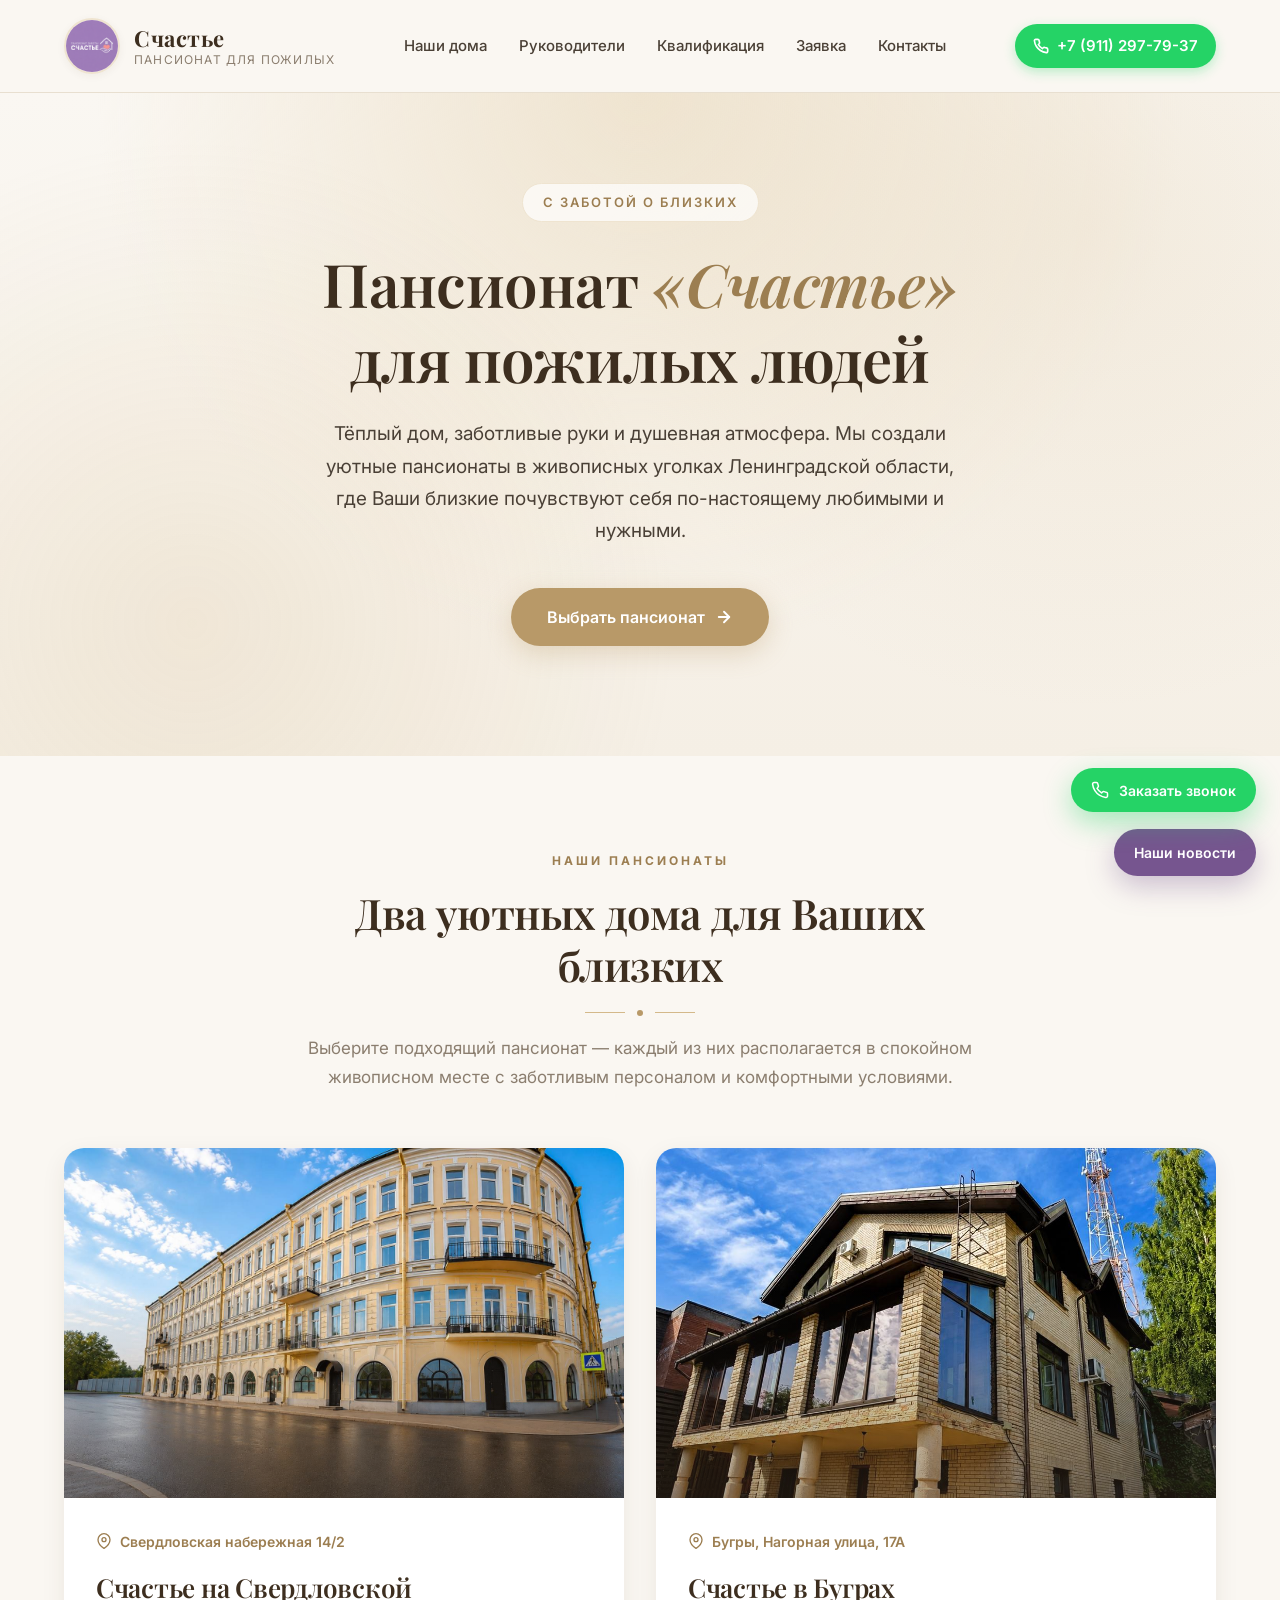
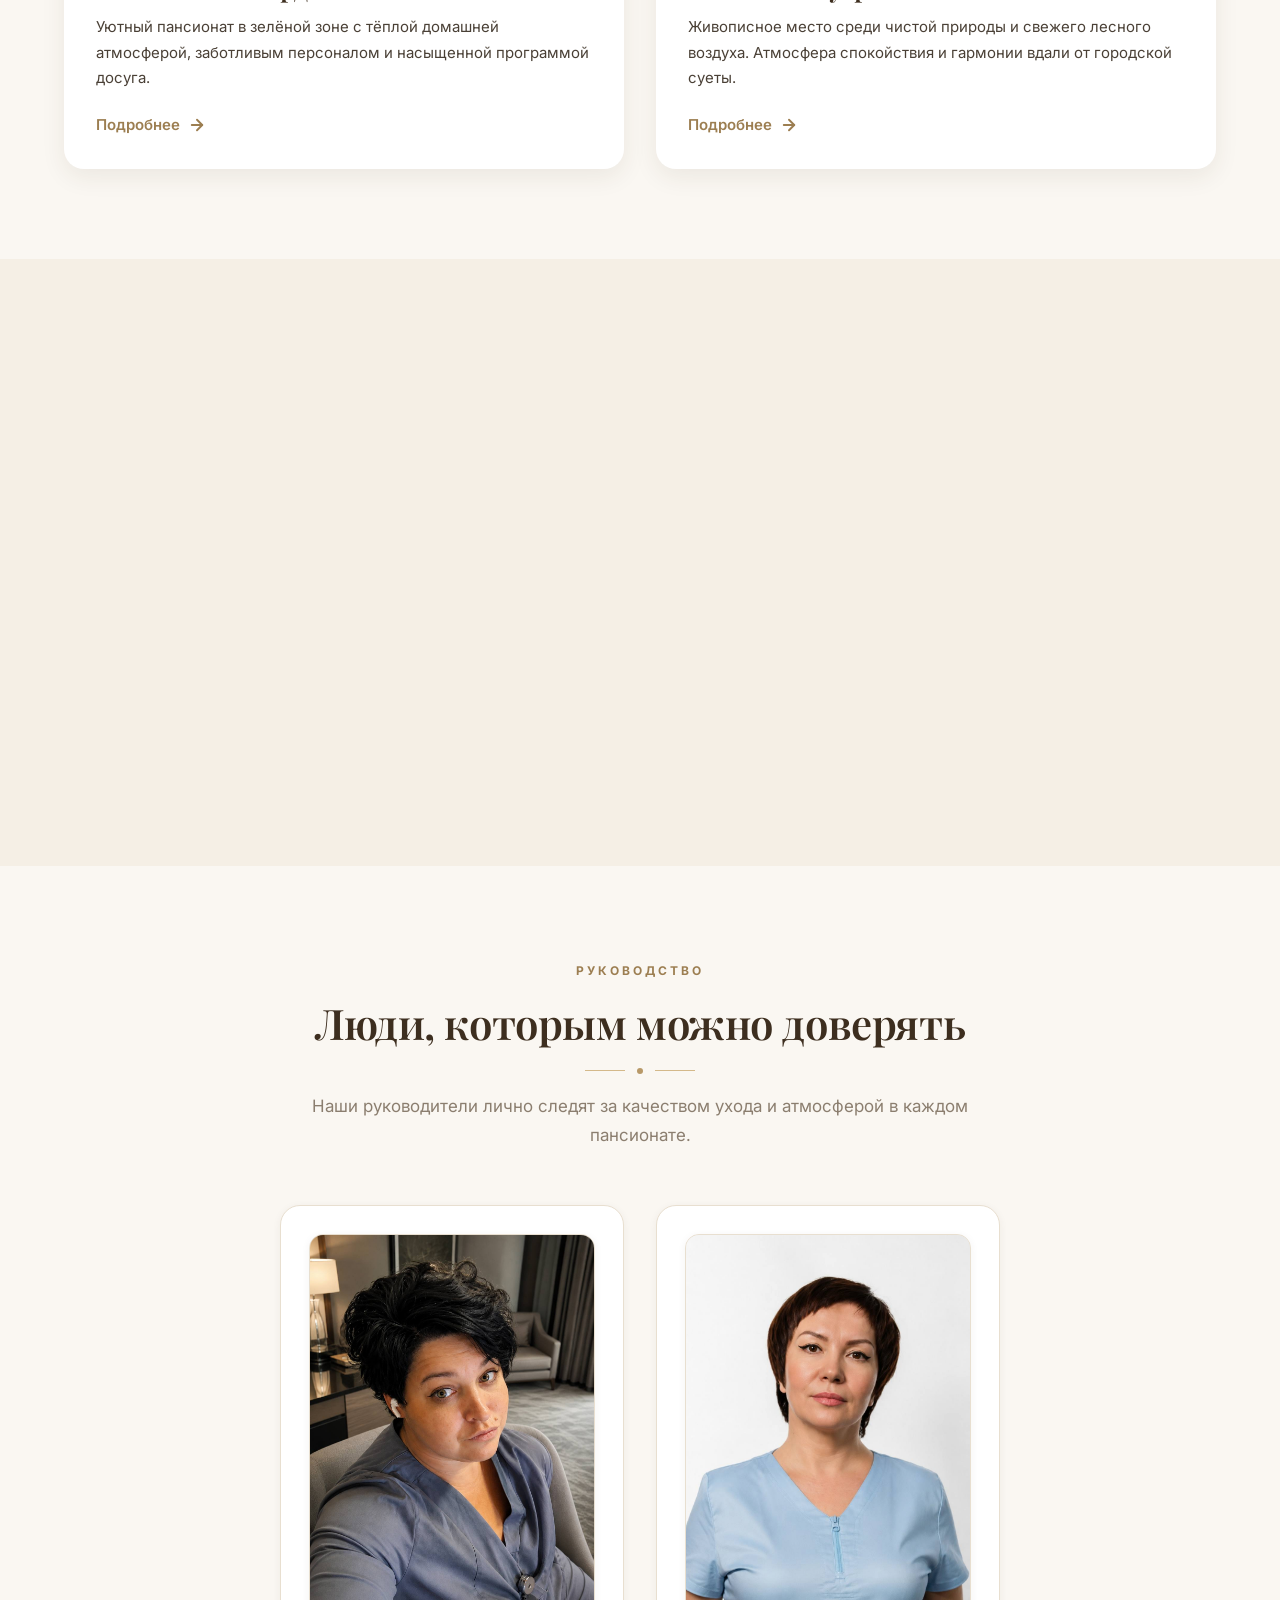
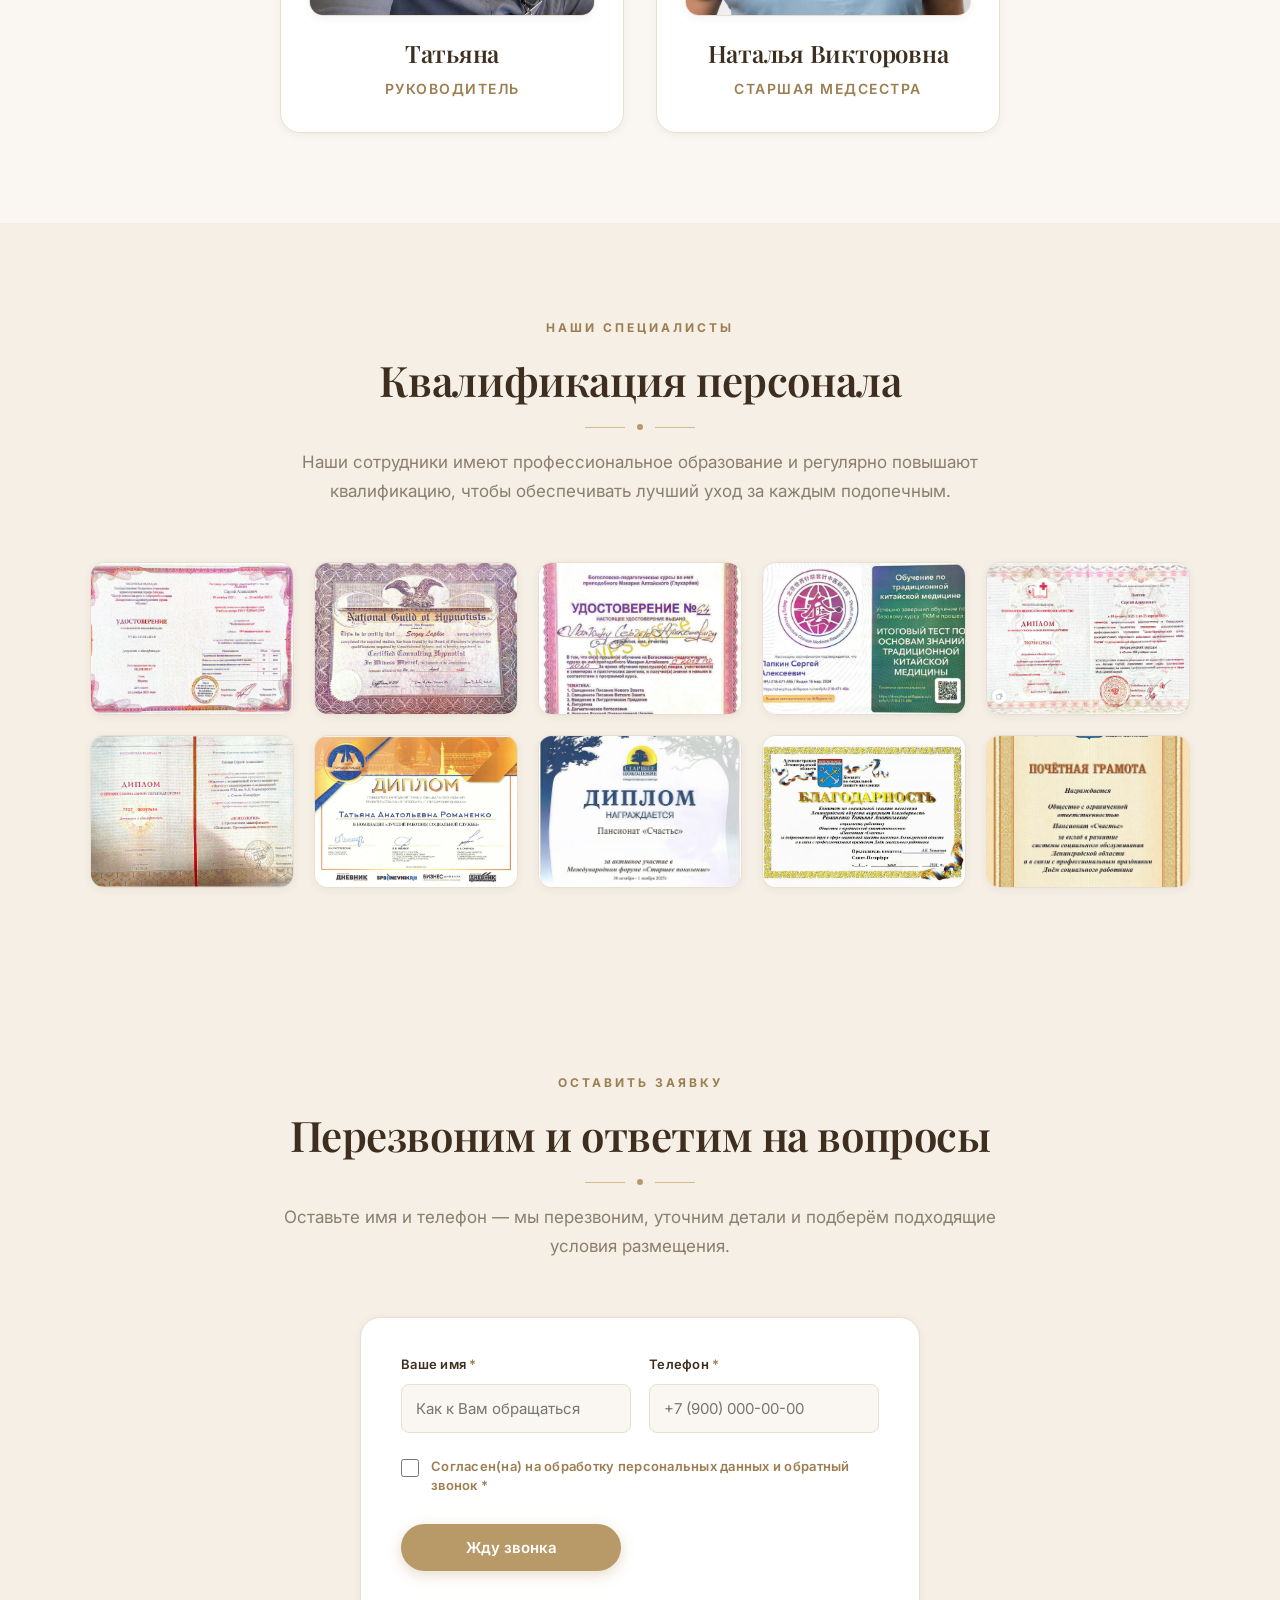
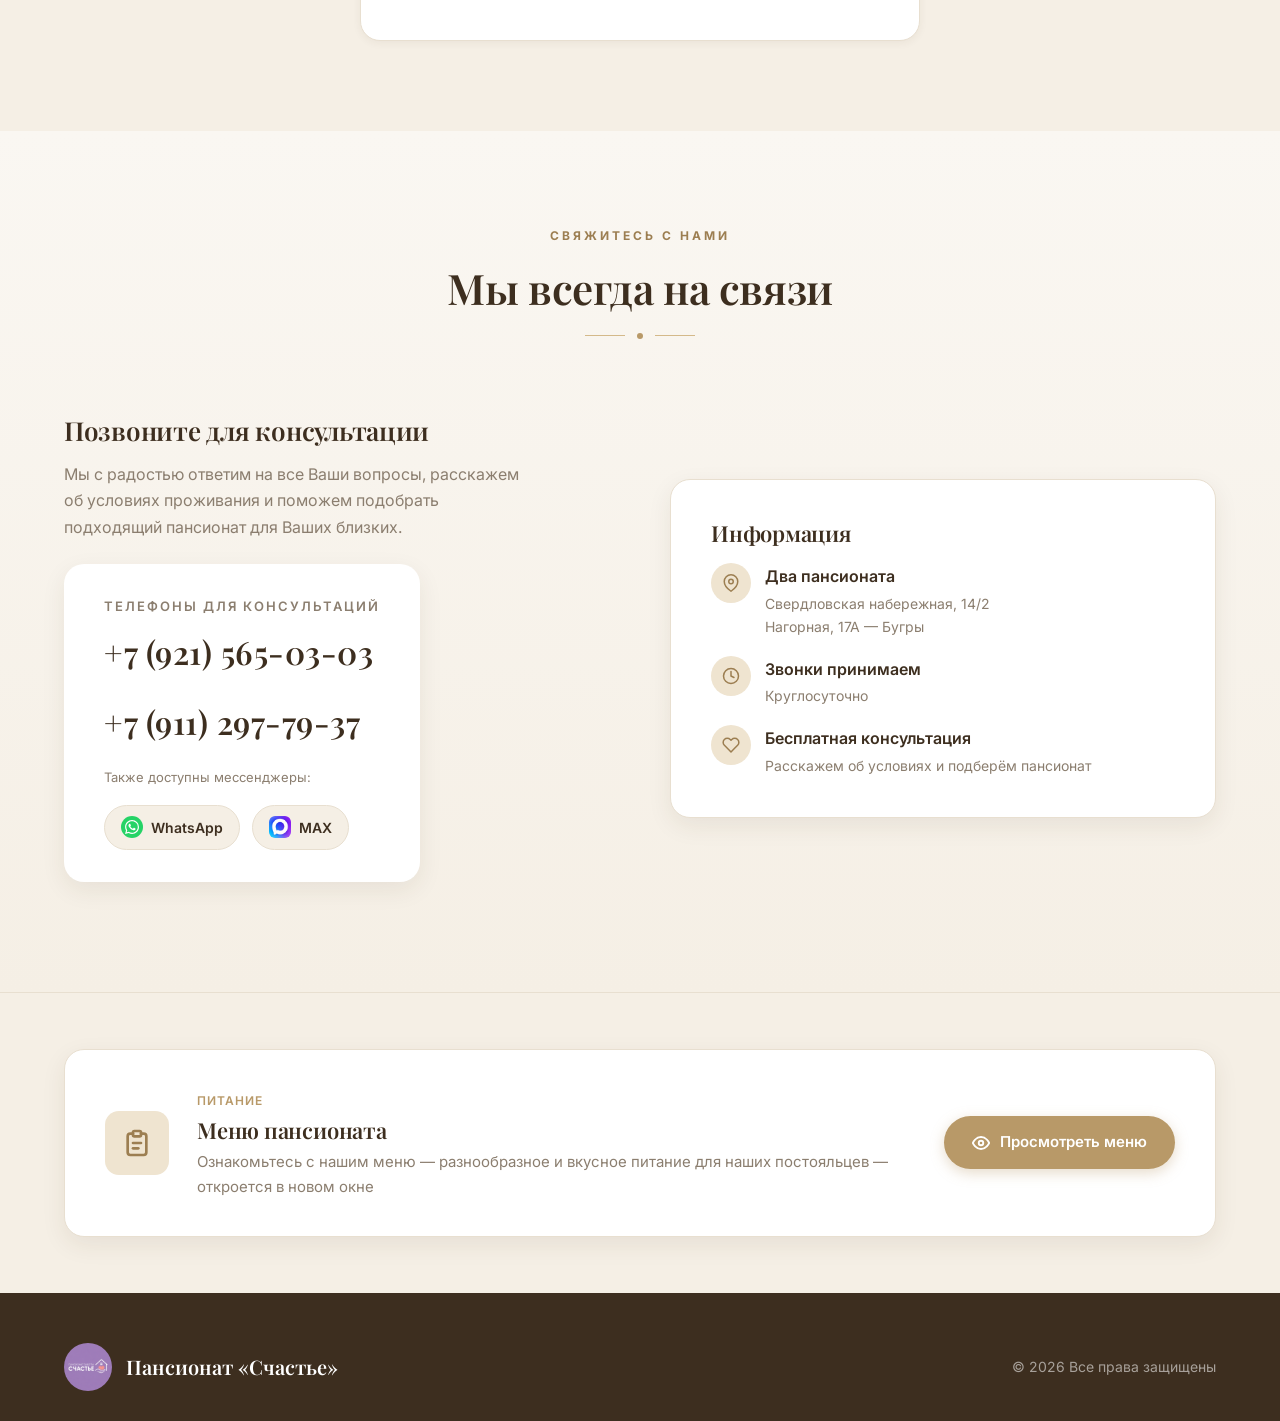
==== index.html @ 07a0e645 "Make call buttons green and rename the floating CTA." ====
<!DOCTYPE html>
<html lang="ru">
<head>
    <meta charset="UTF-8">
    <meta name="viewport" content="width=device-width, initial-scale=1.0">

    <!-- Yandex.Metrika counter -->
    <script type="text/javascript">
        (function(m,e,t,r,i,k,a){
            m[i]=m[i]||function(){(m[i].a=m[i].a||[]).push(arguments)};
            m[i].l=1*new Date();
            for (var j = 0; j < document.scripts.length; j++) {if (document.scripts[j].src === r) { return; }}
            k=e.createElement(t),a=e.getElementsByTagName(t)[0],k.async=1,k.src=r,a.parentNode.insertBefore(k,a)
        })(window, document,'script','https://mc.yandex.ru/metrika/tag.js?id=110149316', 'ym');

        ym(110149316, 'init', {ssr:true, webvisor:true, clickmap:true, ecommerce:"dataLayer", referrer: document.referrer, url: location.href, accurateTrackBounce:true, trackLinks:true});
    </script>
    <noscript><div><img src="https://mc.yandex.ru/watch/110149316" style="position:absolute; left:-9999px;" alt="" /></div></noscript>
    <!-- /Yandex.Metrika counter -->

    <title>Пансионат «Счастье» — забота о пожилых людях в Ленинградской области</title>
    <meta name="description" content="Пансионат «Счастье» — уютные дома для пожилых людей в живописных местах Ленинградской области. Круглосуточный уход, домашняя атмосфера, заботливый персонал.">

    <link rel="icon" type="image/png" href="assets/img/favicon.png?v=2">

    <link rel="preconnect" href="https://fonts.googleapis.com">
    <link rel="preconnect" href="https://fonts.gstatic.com" crossorigin>
    <link href="https://fonts.googleapis.com/css2?family=Inter:wght@400;500;600;700&family=Playfair+Display:ital,wght@0,500;0,600;0,700;1,500;1,600&display=swap" rel="stylesheet">

    <link rel="stylesheet" href="assets/css/style.css?v=13">
</head>
<body>

    <!-- HEADER -->
    <header class="header">
        <div class="header-inner">
            <a href="index.html" class="brand">
                <img src="assets/img/logo.png" alt="Пансионат Счастье" class="brand-logo">
                <div class="brand-text">
                    <span class="brand-name">Счастье</span>
                    <span class="brand-tagline">Пансионат для пожилых</span>
                </div>
            </a>

            <nav class="nav" id="nav">
                <a href="#locations">Наши дома</a>
                <a href="#leaders">Руководители</a>
                <a href="#qualification">Квалификация</a>
                <a href="#application">Заявка</a>
                <a href="#contacts">Контакты</a>
            </nav>

            <a href="tel:+79112977937" class="header-phone">
                <svg viewBox="0 0 24 24" fill="none" stroke="currentColor" stroke-width="2.5" stroke-linecap="round" stroke-linejoin="round">
                    <path d="M22 16.92v3a2 2 0 0 1-2.18 2 19.79 19.79 0 0 1-8.63-3.07 19.5 19.5 0 0 1-6-6 19.79 19.79 0 0 1-3.07-8.67A2 2 0 0 1 4.11 2h3a2 2 0 0 1 2 1.72 12.84 12.84 0 0 0 .7 2.81 2 2 0 0 1-.45 2.11L8.09 9.91a16 16 0 0 0 6 6l1.27-1.27a2 2 0 0 1 2.11-.45 12.84 12.84 0 0 0 2.81.7A2 2 0 0 1 22 16.92z"/>
                </svg>
                <span>+7 (911) 297-79-37</span>
            </a>

            <button class="mobile-toggle" id="mobileToggle" aria-label="Меню">
                <svg width="26" height="26" viewBox="0 0 24 24" fill="none" stroke="currentColor" stroke-width="2" stroke-linecap="round">
                    <line x1="3" y1="6" x2="21" y2="6"/>
                    <line x1="3" y1="12" x2="21" y2="12"/>
                    <line x1="3" y1="18" x2="21" y2="18"/>
                </svg>
            </button>
        </div>
    </header>

    <!-- HERO -->
    <section class="hero">
        <div class="hero-content">
            <span class="hero-eyebrow">С заботой о близких</span>
            <h1>Пансионат <span class="accent">«Счастье»</span><br>для пожилых людей</h1>
            <p class="hero-subtitle">
                Тёплый дом, заботливые руки и душевная атмосфера. Мы создали уютные пансионаты в живописных уголках Ленинградской области, где Ваши близкие почувствуют себя по-настоящему любимыми и нужными.
            </p>
            <a href="#locations" class="hero-cta">
                Выбрать пансионат
                <svg viewBox="0 0 24 24" fill="none" stroke="currentColor" stroke-width="2.5" stroke-linecap="round" stroke-linejoin="round" width="18" height="18">
                    <line x1="5" y1="12" x2="19" y2="12"/>
                    <polyline points="12 5 19 12 12 19"/>
                </svg>
            </a>
        </div>
    </section>

    <!-- LOCATIONS -->
    <section class="section" id="locations">
        <div class="container">
            <div class="section-header reveal">
                <span class="section-eyebrow">Наши пансионаты</span>
                <h2 class="section-title">Два уютных дома для Ваших близких</h2>
                <div class="divider"><span class="divider-dot"></span></div>
                <p class="section-subtitle">
                    Выберите подходящий пансионат — каждый из них располагается в спокойном живописном месте с заботливым персоналом и комфортными условиями.
                </p>
            </div>

            <div class="locations">
                <div class="location-card reveal">
                    <a href="sverdlovskaya.html" class="location-card-image">
                        <img src="assets/img/sverdlovskaya/sverdlovskaya-main.jpg" alt="Пансионат на Свердловской">
                    </a>
                    <div class="location-card-body">
                        <a class="location-card-address" href="https://yandex.ru/maps/org/schastye/165625647987?si=jnpdjh1b2urgavdk56daxmffhm" target="_blank" rel="noopener">
                            <svg viewBox="0 0 24 24" fill="none" stroke="currentColor" stroke-width="2" stroke-linecap="round" stroke-linejoin="round">
                                <path d="M21 10c0 7-9 13-9 13s-9-6-9-13a9 9 0 0 1 18 0z"/>
                                <circle cx="12" cy="10" r="3"/>
                            </svg>
                            Свердловская набережная 14/2
                        </a>
                        <a href="sverdlovskaya.html" class="location-card-link">
                            <h3 class="location-card-title">Счастье на Свердловской</h3>
                            <p class="location-card-desc">
                                Уютный пансионат в зелёной зоне с тёплой домашней атмосферой, заботливым персоналом и насыщенной программой досуга.
                            </p>
                            <span class="location-card-cta">
                                Подробнее
                                <svg viewBox="0 0 24 24" fill="none" stroke="currentColor" stroke-width="2.5" stroke-linecap="round" stroke-linejoin="round">
                                    <line x1="5" y1="12" x2="19" y2="12"/>
                                    <polyline points="12 5 19 12 12 19"/>
                                </svg>
                            </span>
                        </a>
                    </div>
                </div>

                <div class="location-card reveal">
                    <a href="bugri.html" class="location-card-image">
                        <img src="assets/img/bugri/bugri-main.jpg" alt="Пансионат в Буграх">
                    </a>
                    <div class="location-card-body">
                        <a class="location-card-address" href="https://yandex.ru/maps?ol=geo&text=%D0%9D%D0%B0%D0%B3%D0%BE%D1%80%D0%BD%D0%B0%D1%8F%20%D1%83%D0%BB%D0%B8%D1%86%D0%B0,%2017%D0%90&sll=30.397220,60.103194&sspn=0.004099,0.008211&si=jnpdjh1b2urgavdk56daxmffhm" target="_blank" rel="noopener">
                            <svg viewBox="0 0 24 24" fill="none" stroke="currentColor" stroke-width="2" stroke-linecap="round" stroke-linejoin="round">
                                <path d="M21 10c0 7-9 13-9 13s-9-6-9-13a9 9 0 0 1 18 0z"/>
                                <circle cx="12" cy="10" r="3"/>
                            </svg>
                            Бугры, Нагорная улица, 17А
                        </a>
                        <a href="bugri.html" class="location-card-link">
                            <h3 class="location-card-title">Счастье в Буграх</h3>
                            <p class="location-card-desc">
                                Живописное место среди чистой природы и свежего лесного воздуха. Атмосфера спокойствия и гармонии вдали от городской суеты.
                            </p>
                            <span class="location-card-cta">
                                Подробнее
                                <svg viewBox="0 0 24 24" fill="none" stroke="currentColor" stroke-width="2.5" stroke-linecap="round" stroke-linejoin="round">
                                    <line x1="5" y1="12" x2="19" y2="12"/>
                                    <polyline points="12 5 19 12 12 19"/>
                                </svg>
                            </span>
                        </a>
                    </div>
                </div>
            </div>
        </div>
    </section>

    <!-- FEATURES -->
    <section class="section section-soft">
        <div class="container">
            <div class="section-header reveal">
                <span class="section-eyebrow">Почему нам доверяют</span>
                <h2 class="section-title">Забота, проверенная временем</h2>
                <div class="divider"><span class="divider-dot"></span></div>
            </div>

            <div class="features">
                <div class="feature reveal">
                    <div class="feature-icon">
                        <svg viewBox="0 0 24 24" fill="none" stroke="currentColor" stroke-width="2" stroke-linecap="round" stroke-linejoin="round">
                            <path d="M20.84 4.61a5.5 5.5 0 0 0-7.78 0L12 5.67l-1.06-1.06a5.5 5.5 0 0 0-7.78 7.78l1.06 1.06L12 21.23l7.78-7.78 1.06-1.06a5.5 5.5 0 0 0 0-7.78z"/>
                        </svg>
                    </div>
                    <h4 class="feature-title">Душевная забота</h4>
                    <p class="feature-desc">Внимание и тепло к каждому подопечному, как к родному человеку.</p>
                </div>
                <div class="feature reveal">
                    <div class="feature-icon">
                        <svg viewBox="0 0 24 24" fill="none" stroke="currentColor" stroke-width="2" stroke-linecap="round" stroke-linejoin="round">
                            <circle cx="12" cy="12" r="10"/>
                            <polyline points="12 6 12 12 16 14"/>
                        </svg>
                    </div>
                    <h4 class="feature-title">Уход 24/7</h4>
                    <p class="feature-desc">Квалифицированный персонал работает круглосуточно — без выходных.</p>
                </div>
                <div class="feature reveal">
                    <div class="feature-icon">
                        <svg viewBox="0 0 24 24" fill="none" stroke="currentColor" stroke-width="2" stroke-linecap="round" stroke-linejoin="round">
                            <path d="M3 21v-13l9-4 9 4v13"/>
                            <path d="M9 21V12h6v9"/>
                        </svg>
                    </div>
                    <h4 class="feature-title">Уютные условия</h4>
                    <p class="feature-desc">Светлые комнаты, домашняя кухня, всё необходимое для комфорта.</p>
                </div>
                <div class="feature reveal">
                    <div class="feature-icon">
                        <svg viewBox="0 0 24 24" fill="none" stroke="currentColor" stroke-width="2" stroke-linecap="round" stroke-linejoin="round">
                            <path d="M17 21v-2a4 4 0 0 0-4-4H5a4 4 0 0 0-4 4v2"/>
                            <circle cx="9" cy="7" r="4"/>
                            <path d="M23 21v-2a4 4 0 0 0-3-3.87"/>
                            <path d="M16 3.13a4 4 0 0 1 0 7.75"/>
                        </svg>
                    </div>
                    <h4 class="feature-title">Тёплая компания</h4>
                    <p class="feature-desc">Мероприятия, чаепития, общение — атмосфера большой семьи.</p>
                </div>
            </div>
        </div>
    </section>

    <!-- LEADERS -->
    <section class="section" id="leaders">
        <div class="container">
            <div class="section-header reveal">
                <span class="section-eyebrow">Руководство</span>
                <h2 class="section-title">Люди, которым можно доверять</h2>
                <div class="divider"><span class="divider-dot"></span></div>
                <p class="section-subtitle">
                    Наши руководители лично следят за качеством ухода и атмосферой в каждом пансионате.
                </p>
            </div>

            <div class="leaders">
                <div class="leader-card reveal">
                    <div class="leader-photo">
                        <img src="assets/img/leaders/tatiana.jpg" alt="Татьяна">
                    </div>
                    <h3 class="leader-name">Татьяна</h3>
                    <div class="leader-role">Руководитель</div>
                </div>

                <div class="leader-card reveal">
                    <div class="leader-photo">
                        <img src="assets/img/leaders/natalya.jpg" alt="Наталья Викторовна" class="leader-photo-natalya">
                    </div>
                    <h3 class="leader-name">Наталья Викторовна</h3>
                    <div class="leader-role">Старшая медсестра</div>
                </div>
            </div>
        </div>
    </section>

    <!-- QUALIFICATION -->
    <section class="section section-soft" id="qualification">
        <div class="container">
            <div class="section-header reveal">
                <span class="section-eyebrow">Наши специалисты</span>
                <h2 class="section-title">Квалификация персонала</h2>
                <div class="divider"><span class="divider-dot"></span></div>
                <p class="section-subtitle">
                    Наши сотрудники имеют профессиональное образование и регулярно повышают квалификацию, чтобы обеспечивать лучший уход за каждым подопечным.
                </p>
            </div>

            <div class="qual-grid reveal">
                <div class="qual-item" data-index="0"><img src="assets/img/qualification/diploma-01.png" alt="Диплом 1" loading="lazy"></div>
                <div class="qual-item" data-index="1"><img src="assets/img/qualification/diploma-02.png" alt="Диплом 2" loading="lazy"></div>
                <div class="qual-item" data-index="2"><img src="assets/img/qualification/diploma-03.png" alt="Диплом 3" loading="lazy"></div>
                <div class="qual-item" data-index="3"><img src="assets/img/qualification/diploma-04.png" alt="Диплом 4" loading="lazy"></div>
                <div class="qual-item" data-index="4"><img src="assets/img/qualification/diploma-05.png" alt="Диплом 5" loading="lazy"></div>
                <div class="qual-item" data-index="5"><img src="assets/img/qualification/diploma-06.png" alt="Диплом 6" loading="lazy"></div>
                <div class="qual-item" data-index="6"><img src="assets/img/qualification/diploma-07.jpg" alt="Диплом 7" loading="lazy"></div>
                <div class="qual-item" data-index="7"><img src="assets/img/qualification/diploma-08.jpg" alt="Диплом 8" loading="lazy"></div>
                <div class="qual-item" data-index="8"><img src="assets/img/qualification/diploma-09.jpg" alt="Диплом 9" loading="lazy"></div>
                <div class="qual-item" data-index="9"><img src="assets/img/qualification/diploma-10.jpg" alt="Диплом 10" loading="lazy"></div>
            </div>
        </div>
    </section>

    <!-- LIGHTBOX QUAL -->
    <div class="lightbox" id="qualLightbox">
        <div class="lightbox-content">
            <button class="lightbox-close" id="qualLightboxClose" aria-label="Закрыть">
                <svg viewBox="0 0 24 24" fill="none" stroke="currentColor" stroke-width="2" stroke-linecap="round">
                    <line x1="18" y1="6" x2="6" y2="18"/>
                    <line x1="6" y1="6" x2="18" y2="18"/>
                </svg>
            </button>
            <button class="lightbox-prev" id="qualLightboxPrev" aria-label="Назад">
                <svg viewBox="0 0 24 24" fill="none" stroke="currentColor" stroke-width="2" stroke-linecap="round">
                    <polyline points="15 18 9 12 15 6"/>
                </svg>
            </button>
            <button class="lightbox-next" id="qualLightboxNext" aria-label="Вперёд">
                <svg viewBox="0 0 24 24" fill="none" stroke="currentColor" stroke-width="2" stroke-linecap="round">
                    <polyline points="9 18 15 12 9 6"/>
                </svg>
            </button>
            <img class="lightbox-image" id="qualLightboxImage" src="" alt="">
        </div>
    </div>

    <!-- APPLICATION FORM -->
    <section class="section section-soft" id="application">
        <div class="container">
            <div class="section-header reveal">
                <span class="section-eyebrow">Оставить заявку</span>
                <h2 class="section-title">Перезвоним и ответим на вопросы</h2>
                <div class="divider"><span class="divider-dot"></span></div>
                <p class="section-subtitle">
                    Оставьте имя и телефон — мы перезвоним, уточним детали и подберём подходящие условия размещения.
                </p>
            </div>

            <form class="application-form reveal" id="applicationForm" novalidate>
                <div class="form-grid form-grid--simple">
                    <div class="form-field">
                        <label for="appFio">Ваше имя <span aria-hidden="true">*</span></label>
                        <input type="text" id="appFio" name="fio" autocomplete="name" required placeholder="Как к Вам обращаться">
                    </div>

                    <div class="form-field">
                        <label for="appPhone">Телефон <span aria-hidden="true">*</span></label>
                        <input type="tel" id="appPhone" name="phone" autocomplete="tel" required placeholder="+7 (900) 000-00-00">
                    </div>

                    <div class="form-field form-field--full form-consent">
                        <label class="form-checkbox">
                            <input type="checkbox" id="appConsent" name="consent" required>
                            <span>Согласен(на) на обработку персональных данных и обратный звонок <span aria-hidden="true">*</span></span>
                        </label>
                    </div>
                </div>

                <div class="form-actions">
                    <button type="submit" class="form-submit" id="applicationSubmit">
                        Жду звонка
                    </button>
                    <p class="form-status" id="applicationStatus" role="status" aria-live="polite"></p>
                </div>
            </form>
        </div>
    </section>

    <!-- CONTACTS -->
    <section class="section contacts" id="contacts">
        <div class="container">
            <div class="section-header reveal">
                <span class="section-eyebrow">Свяжитесь с нами</span>
                <h2 class="section-title">Мы всегда на связи</h2>
                <div class="divider"><span class="divider-dot"></span></div>
            </div>

            <div class="contacts-grid">
                <div class="contacts-info reveal">
                    <h3 style="font-size: 26px; margin-bottom: 14px;">Позвоните для консультации</h3>
                    <p style="color: var(--text-muted); font-size: 16px; max-width: 460px;">
                        Мы с радостью ответим на все Ваши вопросы, расскажем об условиях проживания и поможем подобрать подходящий пансионат для Ваших близких.
                    </p>

                    <div class="contacts-phone-block">
                        <span class="contacts-phone-label">Телефоны для консультаций</span>
                        <div class="contacts-phone-number">
                            <a href="tel:+79215650303">+7 (921) 565-03-03</a>
                        </div>
                        <div class="contacts-phone-number">
                            <a href="tel:+79112977937">+7 (911) 297-79-37</a>
                        </div>
                        <span style="font-size: 13px; color: var(--text-muted); margin-bottom: 10px; display: block;">
                            Также доступны мессенджеры:
                        </span>
                        <div class="messengers">
                            <a class="messenger messenger-wa" href="https://wa.me/79112977937" target="_blank" rel="noopener" title="WhatsApp">
                                <span class="messenger-icon">
                                    <svg viewBox="0 0 24 24" fill="currentColor"><path d="M17.472 14.382c-.297-.149-1.758-.867-2.03-.967-.273-.099-.471-.148-.67.15-.197.297-.767.966-.94 1.164-.173.199-.347.223-.644.075-.297-.15-1.255-.463-2.39-1.475-.883-.788-1.48-1.761-1.653-2.059-.173-.297-.018-.458.13-.606.134-.133.298-.347.446-.52.149-.174.198-.298.298-.497.099-.198.05-.371-.025-.52-.075-.149-.669-1.612-.916-2.207-.242-.579-.487-.5-.669-.51-.173-.008-.371-.01-.57-.01-.198 0-.52.074-.792.372-.272.297-1.04 1.016-1.04 2.479 0 1.462 1.065 2.875 1.213 3.074.149.198 2.096 3.2 5.077 4.487.709.306 1.262.489 1.694.625.712.227 1.36.195 1.871.118.571-.085 1.758-.719 2.006-1.413.248-.694.248-1.289.173-1.413-.074-.124-.272-.198-.57-.347m-5.421 7.403h-.004a9.87 9.87 0 01-5.031-1.378l-.361-.214-3.741.982.998-3.648-.235-.374a9.86 9.86 0 01-1.51-5.26c.001-5.45 4.436-9.884 9.888-9.884 2.64 0 5.122 1.03 6.988 2.898a9.825 9.825 0 012.893 6.994c-.003 5.45-4.437 9.884-9.885 9.884m8.413-18.297A11.815 11.815 0 0012.05 0C5.495 0 .16 5.335.157 11.892c0 2.096.547 4.142 1.588 5.945L.057 24l6.305-1.654a11.882 11.882 0 005.683 1.448h.005c6.554 0 11.89-5.335 11.893-11.893a11.821 11.821 0 00-3.48-8.413z"/></svg>
                                </span>
                                WhatsApp
                            </a>
                            <a class="messenger messenger-max" href="https://max.ru/join/Lt5gZUsIMK9uqVGU-sMPYlMTgOvsBtxUd-uZ6PDmVcQ" target="_blank" rel="noopener" title="MAX">
                                <span class="messenger-icon">
                                    <img src="assets/img/logo-max.png" alt="">
                                </span>
                                MAX
                            </a>
                        </div>
                    </div>
                </div>

                <div class="contacts-decor reveal">
                    <h3>Информация</h3>
                    <ul class="contacts-list">
                        <li>
                            <span class="contacts-list-icon">
                                <svg viewBox="0 0 24 24" fill="none" stroke="currentColor" stroke-width="2" stroke-linecap="round" stroke-linejoin="round">
                                    <path d="M21 10c0 7-9 13-9 13s-9-6-9-13a9 9 0 0 1 18 0z"/>
                                    <circle cx="12" cy="10" r="3"/>
                                </svg>
                            </span>
                            <div class="contacts-list-text">
                                <strong>Два пансионата</strong>
                                <span>Свердловская набережная, 14/2</span>
                                <span>Нагорная, 17А — Бугры</span>
                            </div>
                        </li>
                        <li>
                            <span class="contacts-list-icon">
                                <svg viewBox="0 0 24 24" fill="none" stroke="currentColor" stroke-width="2" stroke-linecap="round" stroke-linejoin="round">
                                    <circle cx="12" cy="12" r="10"/>
                                    <polyline points="12 6 12 12 16 14"/>
                                </svg>
                            </span>
                            <div class="contacts-list-text">
                                <strong>Звонки принимаем</strong>
                                <span>Круглосуточно</span>
                            </div>
                        </li>
                        <li>
                            <span class="contacts-list-icon">
                                <svg viewBox="0 0 24 24" fill="none" stroke="currentColor" stroke-width="2" stroke-linecap="round" stroke-linejoin="round">
                                    <path d="M20.84 4.61a5.5 5.5 0 0 0-7.78 0L12 5.67l-1.06-1.06a5.5 5.5 0 0 0-7.78 7.78l1.06 1.06L12 21.23l7.78-7.78 1.06-1.06a5.5 5.5 0 0 0 0-7.78z"/>
                                </svg>
                            </span>
                            <div class="contacts-list-text">
                                <strong>Бесплатная консультация</strong>
                                <span>Расскажем об условиях и подберём пансионат</span>
                            </div>
                        </li>
                    </ul>
                </div>
            </div>
        </div>
    </section>

    <!-- DOWNLOAD -->
    <section class="section-download">
        <div class="container">
            <div class="download-block">
                <div class="download-icon">
                    <svg viewBox="0 0 24 24" fill="none" stroke="currentColor" stroke-width="2" stroke-linecap="round" stroke-linejoin="round">
                        <path d="M9 5H7a2 2 0 0 0-2 2v12a2 2 0 0 0 2 2h10a2 2 0 0 0 2-2V7a2 2 0 0 0-2-2h-2"/>
                        <rect x="9" y="3" width="6" height="4" rx="1" ry="1"/>
                        <line x1="9" y1="12" x2="15" y2="12"/>
                        <line x1="9" y1="16" x2="13" y2="16"/>
                    </svg>
                </div>
                <div class="download-text">
                    <span class="download-label">Питание</span>
                    <h3>Меню пансионата</h3>
                    <p>Ознакомьтесь с нашим меню — разнообразное и вкусное питание для наших постояльцев — откроется в новом окне</p>
                </div>
                <a href="view-menu.html" target="_blank" class="download-btn">
                    <svg viewBox="0 0 24 24" fill="none" stroke="currentColor" stroke-width="2.5" stroke-linecap="round" stroke-linejoin="round">
                        <path d="M1 12s4-8 11-8 11 8 11 8-4 8-11 8-11-8-11-8z"/>
                        <circle cx="12" cy="12" r="3"/>
                    </svg>
                    Просмотреть меню
                </a>
            </div>
        </div>
    </section>

    <div class="callback-widget" id="callbackWidget">
        <div class="callback-panel" id="callbackPanel" hidden>
            <button type="button" class="callback-panel-close" id="callbackClose" aria-label="Закрыть">
                <svg viewBox="0 0 24 24" fill="none" stroke="currentColor" stroke-width="2" stroke-linecap="round">
                    <line x1="18" y1="6" x2="6" y2="18"/>
                    <line x1="6" y1="6" x2="18" y2="18"/>
                </svg>
            </button>
            <h3 class="callback-panel-title">Перезвоните мне</h3>
            <p class="callback-panel-text">Оставьте телефон — перезвоним в рабочее время и расскажем об условиях.</p>
            <form id="callbackForm" novalidate>
                <div class="form-field">
                    <label for="cbName">Имя <span aria-hidden="true">*</span></label>
                    <input type="text" id="cbName" name="fio" autocomplete="name" required placeholder="Как к Вам обращаться">
                </div>
                <div class="form-field">
                    <label for="cbPhone">Телефон <span aria-hidden="true">*</span></label>
                    <input type="tel" id="cbPhone" name="phone" autocomplete="tel" required placeholder="+7 (900) 000-00-00">
                </div>
                <div class="form-field form-consent">
                    <label class="form-checkbox">
                        <input type="checkbox" id="cbConsent" name="consent" required>
                        <span>Согласен(на) на обработку данных и звонок <span aria-hidden="true">*</span></span>
                    </label>
                </div>
                <button type="submit" class="form-submit callback-submit" id="callbackSubmit">Жду звонка</button>
                <p class="form-status" id="callbackStatus" role="status" aria-live="polite"></p>
            </form>
        </div>
        <button type="button" class="callback-fab" id="callbackFab" aria-expanded="false" aria-controls="callbackPanel">
            <svg viewBox="0 0 24 24" fill="none" stroke="currentColor" stroke-width="2" stroke-linecap="round" stroke-linejoin="round" aria-hidden="true">
                <path d="M22 16.92v3a2 2 0 0 1-2.18 2 19.79 19.79 0 0 1-8.63-3.07 19.5 19.5 0 0 1-6-6 19.79 19.79 0 0 1-3.07-8.67A2 2 0 0 1 4.11 2h3a2 2 0 0 1 2 1.72c.13.81.36 1.6.68 2.34a2 2 0 0 1-.45 2.11L8.09 9.91a16 16 0 0 0 6 6l1.27-1.27a2 2 0 0 1 2.11-.45c.74.32 1.53.55 2.34.68A2 2 0 0 1 22 16.92z"/>
            </svg>
            Заказать звонок
        </button>
    </div>

    <a href="novosti.html" class="news-fab">Наши новости</a>

    <!-- FOOTER -->
    <footer class="footer">
        <div class="container">
            <div class="footer-inner">
                <div class="footer-brand">
                    <img src="assets/img/logo.png" alt="Счастье">
                    <span class="footer-brand-text">Пансионат «Счастье»</span>
                </div>
                <div class="footer-copy">© 2026 Все права защищены</div>
            </div>
        </div>
    </footer>

    <script src="assets/js/script.js?v=5"></script>
</body>
</html>
---- assets/css/style.css ----
/* ============================================
   Пансионат «Счастье» — элегантные стили
   ============================================ */

:root {
    --bg-cream: #FAF7F2;
    --bg-soft: #F5EFE5;
    --bg-card: #FFFFFF;
    --bg-overlay: rgba(61, 46, 31, 0.55);

    --accent: #B89968;
    --accent-dark: #9C7E51;
    --accent-light: #D4B98A;
    --accent-soft: #EFE4D0;

    --text-dark: #3D2E1F;
    --text-body: #4A4036;
    --text-muted: #8B7E6F;
    --text-light: #FFFFFF;

    --border: #E8DFD0;
    --shadow-sm: 0 2px 8px rgba(61, 46, 31, 0.06);
    --shadow-md: 0 8px 24px rgba(61, 46, 31, 0.08);
    --shadow-lg: 0 16px 40px rgba(61, 46, 31, 0.12);

    --radius-sm: 8px;
    --radius-md: 14px;
    --radius-lg: 20px;
    --radius-full: 999px;

    --container: 1200px;
    --transition: 0.35s ease;
}

* {
    margin: 0;
    padding: 0;
    box-sizing: border-box;
}

html {
    scroll-behavior: smooth;
}

body {
    font-family: 'Inter', 'Manrope', -apple-system, BlinkMacSystemFont, sans-serif;
    font-size: 16px;
    line-height: 1.65;
    color: var(--text-body);
    background-color: var(--bg-cream);
    -webkit-font-smoothing: antialiased;
    -moz-osx-font-smoothing: grayscale;
}

h1, h2, h3, h4 {
    font-family: 'Playfair Display', 'Cormorant Garamond', Georgia, serif;
    color: var(--text-dark);
    font-weight: 600;
    line-height: 1.25;
    letter-spacing: -0.01em;
}

a {
    color: var(--accent-dark);
    text-decoration: none;
    transition: color var(--transition);
}

a:hover {
    color: var(--accent);
}

img {
    max-width: 100%;
    height: auto;
    display: block;
}

.container {
    max-width: var(--container);
    margin: 0 auto;
    padding: 0 24px;
}

/* ============================================
   HEADER
   ============================================ */
.header {
    position: sticky;
    top: 0;
    z-index: 100;
    background: rgba(250, 247, 242, 0.95);
    backdrop-filter: saturate(180%) blur(12px);
    -webkit-backdrop-filter: saturate(180%) blur(12px);
    border-bottom: 1px solid var(--border);
}

.header-inner {
    display: flex;
    align-items: center;
    justify-content: space-between;
    padding: 18px 24px;
    max-width: var(--container);
    margin: 0 auto;
    gap: 20px;
}

.brand {
    display: flex;
    align-items: center;
    gap: 14px;
    text-decoration: none;
    color: var(--text-dark);
}

.brand-logo {
    width: 56px;
    height: 56px;
    border-radius: var(--radius-full);
    object-fit: cover;
    box-shadow: var(--shadow-sm);
    border: 2px solid var(--accent-soft);
}

.brand-text {
    display: flex;
    flex-direction: column;
    line-height: 1.1;
}

.brand-name {
    font-family: 'Playfair Display', Georgia, serif;
    font-size: 22px;
    font-weight: 700;
    color: var(--text-dark);
    letter-spacing: 0.5px;
}

.brand-tagline {
    font-size: 12px;
    color: var(--text-muted);
    letter-spacing: 1.2px;
    text-transform: uppercase;
    margin-top: 3px;
}

.nav {
    display: flex;
    align-items: center;
    gap: 32px;
}

.nav a {
    color: var(--text-body);
    font-size: 15px;
    font-weight: 500;
    position: relative;
    padding: 6px 0;
}

.nav a::after {
    content: '';
    position: absolute;
    left: 0;
    bottom: 0;
    width: 0;
    height: 2px;
    background: var(--accent);
    transition: width var(--transition);
}

.nav a:hover::after {
    width: 100%;
}

.header-phone {
    display: flex;
    align-items: center;
    gap: 8px;
    background: #25D366;
    color: #fff;
    padding: 10px 18px;
    border-radius: var(--radius-full);
    font-weight: 600;
    font-size: 15px;
    box-shadow: 0 4px 12px rgba(37, 211, 102, 0.3);
    transition: all var(--transition);
}

.header-phone:hover {
    background: #1ebe57;
    color: #fff;
    transform: translateY(-1px);
    box-shadow: 0 6px 18px rgba(37, 211, 102, 0.4);
}

.header-phone svg {
    width: 16px;
    height: 16px;
}

.mobile-toggle {
    display: none;
    background: none;
    border: none;
    padding: 8px;
    cursor: pointer;
    color: var(--text-dark);
}

/* ============================================
   HERO
   ============================================ */
.hero {
    position: relative;
    padding: 90px 0 110px;
    text-align: center;
    background:
        radial-gradient(ellipse at top, var(--accent-soft) 0%, transparent 60%),
        linear-gradient(180deg, var(--bg-cream) 0%, var(--bg-soft) 100%);
    overflow: hidden;
}

.hero::before {
    content: '';
    position: absolute;
    inset: 0;
    background-image:
        radial-gradient(circle at 15% 80%, rgba(212, 185, 138, 0.18) 0%, transparent 40%),
        radial-gradient(circle at 85% 20%, rgba(212, 185, 138, 0.18) 0%, transparent 40%);
    pointer-events: none;
}

.hero-content {
    position: relative;
    max-width: 820px;
    margin: 0 auto;
    padding: 0 24px;
}

.hero-eyebrow {
    display: inline-block;
    background: rgba(255, 255, 255, 0.7);
    padding: 8px 20px;
    border-radius: var(--radius-full);
    font-size: 13px;
    color: var(--accent-dark);
    letter-spacing: 2px;
    text-transform: uppercase;
    margin-bottom: 24px;
    border: 1px solid var(--accent-soft);
    font-weight: 600;
}

.hero h1 {
    font-size: clamp(36px, 5.5vw, 60px);
    margin-bottom: 22px;
    color: var(--text-dark);
}

.hero h1 .accent {
    color: var(--accent-dark);
    font-style: italic;
}

.hero-subtitle {
    font-size: clamp(16px, 1.8vw, 19px);
    color: var(--text-body);
    max-width: 640px;
    margin: 0 auto 40px;
    line-height: 1.7;
}

.hero-cta {
    display: inline-flex;
    align-items: center;
    gap: 10px;
    background: var(--accent);
    color: var(--text-light);
    padding: 16px 36px;
    border-radius: var(--radius-full);
    font-weight: 600;
    font-size: 16px;
    box-shadow: 0 8px 24px rgba(184, 153, 104, 0.3);
    transition: all var(--transition);
}

.hero-cta:hover {
    background: var(--accent-dark);
    color: var(--text-light);
    transform: translateY(-2px);
    box-shadow: 0 12px 32px rgba(184, 153, 104, 0.4);
}

/* ============================================
   SECTION
   ============================================ */
.section {
    padding: 90px 0;
}

.section-soft {
    background: var(--bg-soft);
}

.section-header {
    text-align: center;
    max-width: 720px;
    margin: 0 auto 56px;
}

.section-eyebrow {
    display: inline-block;
    font-size: 12px;
    color: var(--accent-dark);
    letter-spacing: 3px;
    text-transform: uppercase;
    margin-bottom: 16px;
    font-weight: 700;
}

.section-title {
    font-size: clamp(28px, 4vw, 42px);
    margin-bottom: 16px;
}

.section-subtitle {
    color: var(--text-muted);
    font-size: 17px;
    line-height: 1.7;
}

/* Decorative divider */
.divider {
    display: flex;
    align-items: center;
    justify-content: center;
    gap: 12px;
    margin: 18px auto;
}

.divider::before,
.divider::after {
    content: '';
    width: 40px;
    height: 1px;
    background: var(--accent-light);
}

.divider-dot {
    width: 6px;
    height: 6px;
    border-radius: 50%;
    background: var(--accent);
}

/* ============================================
   LOCATIONS CARDS
   ============================================ */
.locations {
    display: grid;
    grid-template-columns: repeat(2, 1fr);
    gap: 32px;
}

.location-card {
    position: relative;
    border-radius: var(--radius-lg);
    overflow: hidden;
    background: var(--bg-card);
    box-shadow: var(--shadow-md);
    transition: all var(--transition);
    display: flex;
    flex-direction: column;
    color: var(--text-dark);
}

.location-card:hover {
    transform: translateY(-6px);
    box-shadow: var(--shadow-lg);
}

.location-card-image {
    display: block;
    aspect-ratio: 16 / 10;
    overflow: hidden;
    position: relative;
}

.location-card-image img {
    width: 100%;
    height: 100%;
    object-fit: cover;
    transition: transform 0.8s ease;
}

.location-card:hover .location-card-image img {
    transform: scale(1.06);
}

.location-card-image::after {
    content: '';
    position: absolute;
    inset: 0;
    background: linear-gradient(180deg, transparent 40%, rgba(61, 46, 31, 0.45) 100%);
}

.location-card-body {
    padding: 32px;
    flex: 1;
    display: flex;
    flex-direction: column;
}

.location-card-link {
    display: flex;
    flex-direction: column;
    flex: 1;
    text-decoration: none;
    color: inherit;
}

.location-card-address {
    display: inline-flex;
    align-items: center;
    gap: 8px;
    align-self: flex-start;
    color: var(--accent-dark);
    font-size: 14px;
    font-weight: 600;
    text-decoration: none;
    margin-bottom: 16px;
    padding-bottom: 2px;
    border-bottom: 1px solid transparent;
    transition: border-color var(--transition);
}

.location-card-address:hover {
    border-bottom-color: var(--accent);
}

.location-card-address svg {
    width: 16px;
    height: 16px;
    flex-shrink: 0;
}

.location-card-title {
    font-size: 26px;
    margin-bottom: 10px;
}

.location-card-desc {
    color: var(--text-body);
    font-size: 15px;
    line-height: 1.7;
    margin-bottom: 22px;
    flex: 1;
}

.location-card-cta {
    display: inline-flex;
    align-items: center;
    gap: 8px;
    color: var(--accent-dark);
    font-weight: 600;
    font-size: 15px;
    transition: gap var(--transition);
}

.location-card:hover .location-card-cta {
    gap: 14px;
}

.location-card-cta svg {
    width: 18px;
    height: 18px;
}

/* ============================================
   FEATURES (advantages)
   ============================================ */
.features {
    display: grid;
    grid-template-columns: repeat(4, 1fr);
    gap: 24px;
}

.feature {
    text-align: center;
    padding: 36px 24px;
    background: var(--bg-card);
    border-radius: var(--radius-md);
    box-shadow: var(--shadow-sm);
    transition: all var(--transition);
}

.feature:hover {
    transform: translateY(-4px);
    box-shadow: var(--shadow-md);
}

.feature-icon {
    width: 64px;
    height: 64px;
    margin: 0 auto 20px;
    border-radius: var(--radius-full);
    background: linear-gradient(135deg, var(--accent-soft) 0%, var(--accent-light) 100%);
    display: flex;
    align-items: center;
    justify-content: center;
    color: var(--accent-dark);
}

.feature-icon svg {
    width: 30px;
    height: 30px;
}

.feature-title {
    font-size: 18px;
    margin-bottom: 8px;
}

.feature-desc {
    font-size: 14px;
    color: var(--text-muted);
    line-height: 1.6;
}

/* ============================================
   LEADERS
   ============================================ */
.leaders {
    display: grid;
    grid-template-columns: repeat(2, 1fr);
    gap: 32px;
    max-width: 720px;
    margin: 0 auto;
}

.leader-card {
    background: var(--bg-card);
    border-radius: var(--radius-lg);
    padding: 28px 28px 32px;
    text-align: center;
    box-shadow: var(--shadow-sm);
    transition: all var(--transition);
    border: 1px solid var(--border);
    display: flex;
    flex-direction: column;
}

.leader-card:hover {
    transform: translateY(-4px);
    box-shadow: var(--shadow-md);
}

.leader-photo {
    width: 100%;
    aspect-ratio: 3 / 4;
    border-radius: var(--radius-md);
    margin: 0 0 22px;
    overflow: hidden;
    background: var(--bg-soft);
    border: 1px solid var(--border);
    box-shadow: var(--shadow-sm);
}

.leader-photo img {
    width: 100%;
    height: 100%;
    object-fit: cover;
    object-position: center top;
    display: block;
}

.leader-photo img.leader-photo-natalya {
    object-position: center 10%;
}

.leader-photo-placeholder {
    font-family: 'Playfair Display', serif;
    font-size: 72px;
    font-weight: 600;
    color: var(--accent-dark);
    width: 100%;
    height: 100%;
    display: flex;
    align-items: center;
    justify-content: center;
}

.leader-name {
    font-size: 24px;
    margin-bottom: 8px;
    line-height: 1.3;
}

.leader-role {
    color: var(--accent-dark);
    font-size: 14px;
    letter-spacing: 1.5px;
    text-transform: uppercase;
    font-weight: 600;
}

/* ============================================
   CONTACTS
   ============================================ */
.contacts {
    background:
        linear-gradient(180deg, var(--bg-cream) 0%, var(--bg-soft) 100%);
}

.contacts-grid {
    display: grid;
    grid-template-columns: 1fr 1fr;
    gap: 60px;
    align-items: center;
}

.contacts-info {
    padding: 20px 0;
}

.contacts-phone-block {
    display: inline-flex;
    flex-direction: column;
    background: var(--bg-card);
    padding: 32px 40px;
    border-radius: var(--radius-lg);
    box-shadow: var(--shadow-md);
    margin-top: 24px;
}

.contacts-phone-label {
    font-size: 13px;
    letter-spacing: 2px;
    text-transform: uppercase;
    color: var(--text-muted);
    margin-bottom: 8px;
    font-weight: 600;
}

.contacts-phone-number {
    font-family: 'Playfair Display', serif;
    font-size: 32px;
    font-weight: 600;
    color: var(--text-dark);
    margin-bottom: 18px;
    letter-spacing: 0.5px;
}

.contacts-phone-number a {
    color: var(--text-dark);
}

.contacts-phone-number a:hover {
    color: var(--accent-dark);
}

.messengers {
    display: flex;
    gap: 12px;
    margin-top: 6px;
    flex-wrap: wrap;
}

.messenger {
    display: inline-flex;
    align-items: center;
    gap: 8px;
    padding: 10px 16px;
    background: var(--bg-soft);
    border-radius: var(--radius-full);
    font-size: 14px;
    font-weight: 600;
    color: var(--text-dark);
    border: 1px solid var(--border);
    text-decoration: none;
    transition: background var(--transition), border-color var(--transition), transform var(--transition);
}

a.messenger:hover {
    color: var(--text-dark);
    background: var(--accent-soft);
    border-color: var(--accent-light);
    transform: translateY(-1px);
}

.messenger-icon {
    width: 22px;
    height: 22px;
    border-radius: 50%;
    display: flex;
    align-items: center;
    justify-content: center;
    color: white;
    flex-shrink: 0;
    overflow: hidden;
}

.messenger-icon svg {
    width: 14px;
    height: 14px;
}

.messenger-icon img {
    width: 100%;
    height: 100%;
    object-fit: cover;
    display: block;
}

.messenger-tg .messenger-icon { background: #2AABEE; }
.messenger-wa .messenger-icon { background: #25D366; }
.messenger-max .messenger-icon {
    background: transparent;
    border-radius: 6px;
}

.contacts-decor {
    background: var(--bg-card);
    border-radius: var(--radius-lg);
    padding: 40px;
    box-shadow: var(--shadow-md);
    border: 1px solid var(--border);
}

.contacts-decor h3 {
    font-size: 22px;
    margin-bottom: 16px;
}

.contacts-list {
    list-style: none;
    display: flex;
    flex-direction: column;
    gap: 18px;
}

.contacts-list li {
    display: flex;
    align-items: flex-start;
    gap: 14px;
}

.contacts-list-icon {
    width: 40px;
    height: 40px;
    border-radius: var(--radius-full);
    background: var(--accent-soft);
    color: var(--accent-dark);
    display: flex;
    align-items: center;
    justify-content: center;
    flex-shrink: 0;
}

.contacts-list-icon svg {
    width: 18px;
    height: 18px;
}

.contacts-list-text strong {
    display: block;
    color: var(--text-dark);
    margin-bottom: 2px;
    font-weight: 600;
}

.contacts-list-text span {
    display: block;
    font-size: 14px;
    color: var(--text-muted);
}

/* ============================================
   FOOTER
   ============================================ */
.footer {
    background: var(--text-dark);
    color: rgba(255, 255, 255, 0.75);
    padding: 50px 0 30px;
}

.footer-inner {
    display: flex;
    justify-content: space-between;
    align-items: center;
    gap: 30px;
    flex-wrap: wrap;
}

.footer-brand {
    display: flex;
    align-items: center;
    gap: 14px;
}

.footer-brand img {
    width: 48px;
    height: 48px;
    border-radius: var(--radius-full);
    object-fit: cover;
}

.footer-brand-text {
    font-family: 'Playfair Display', serif;
    font-size: 20px;
    color: white;
    font-weight: 600;
}

.footer-copy {
    font-size: 14px;
    color: rgba(255, 255, 255, 0.55);
}

.footer-phone {
    color: white;
    font-weight: 600;
    font-size: 16px;
}

.footer-phone:hover {
    color: var(--accent-light);
}

/* ============================================
   PAGE — PANSIONAT (детальная страница)
   ============================================ */
.page-hero {
    position: relative;
    min-height: 420px;
    display: flex;
    align-items: flex-end;
    color: var(--text-light);
    overflow: hidden;
    background: var(--text-dark);
}

.page-hero-bg {
    position: absolute;
    inset: 0;
    z-index: 0;
}

.page-hero-bg img {
    width: 100%;
    height: 100%;
    object-fit: cover;
    opacity: 0.75;
}

.page-hero-bg::after {
    content: '';
    position: absolute;
    inset: 0;
    background: linear-gradient(180deg, rgba(61, 46, 31, 0.35) 0%, rgba(61, 46, 31, 0.75) 100%);
}

.page-hero-content {
    position: relative;
    z-index: 1;
    padding: 70px 24px 60px;
    max-width: var(--container);
    margin: 0 auto;
    width: 100%;
}

.breadcrumbs {
    font-size: 14px;
    color: rgba(255, 255, 255, 0.8);
    margin-bottom: 20px;
}

.breadcrumbs a {
    color: rgba(255, 255, 255, 0.8);
}

.breadcrumbs a:hover {
    color: var(--accent-light);
}

.breadcrumbs span.sep {
    margin: 0 8px;
    color: rgba(255, 255, 255, 0.5);
}

.page-hero h1 {
    color: var(--text-light);
    font-size: clamp(34px, 5vw, 54px);
    margin-bottom: 10px;
}

.page-hero p {
    font-size: 18px;
    color: rgba(255, 255, 255, 0.9);
    max-width: 680px;
}

/* Description block */
.description {
    padding: 80px 0 60px;
}

.description-grid {
    display: grid;
    grid-template-columns: 1.2fr 1fr;
    gap: 60px;
    align-items: center;
}

.description-text p {
    font-size: 17px;
    line-height: 1.85;
    color: var(--text-body);
    margin-bottom: 18px;
}

.description-text p:last-child {
    margin-bottom: 0;
    color: var(--accent-dark);
    font-weight: 500;
    font-style: italic;
}

.description-image {
    border-radius: var(--radius-lg);
    overflow: hidden;
    box-shadow: var(--shadow-lg);
    aspect-ratio: 4 / 5;
}

.description-image img {
    width: 100%;
    height: 100%;
    object-fit: cover;
}

/* Gallery */
.gallery {
    padding: 30px 0 90px;
}

.gallery-grid {
    display: grid;
    grid-template-columns: repeat(3, 1fr);
    grid-auto-rows: 240px;
    grid-auto-flow: dense;
    gap: 16px;
}

.gallery-item {
    position: relative;
    overflow: hidden;
    border-radius: var(--radius-md);
    cursor: pointer;
    box-shadow: var(--shadow-sm);
    transition: all var(--transition);
}

.gallery-item:nth-child(1) { grid-column: span 2; grid-row: span 2; }
.gallery-item:nth-child(6) { grid-column: span 2; }

/* Varied bento layout (Bugri gallery) */
.gallery-grid--varied .gallery-item:nth-child(1),
.gallery-grid--varied .gallery-item:nth-child(6) {
    grid-column: auto;
    grid-row: auto;
}

.gallery-grid--varied .gallery-item--featured {
    grid-column: span 2;
    grid-row: span 2;
}

.gallery-grid--varied .gallery-item--wide {
    grid-column: span 2;
}

.gallery-grid--varied .gallery-item--tall {
    grid-row: span 2;
}

.gallery-item img {
    width: 100%;
    height: 100%;
    object-fit: cover;
    transition: transform 0.6s ease;
}

.gallery-item:hover {
    box-shadow: var(--shadow-md);
}

.gallery-item:hover img {
    transform: scale(1.06);
}

.gallery-item::after {
    content: '';
    position: absolute;
    inset: 0;
    background: linear-gradient(180deg, transparent 60%, rgba(61, 46, 31, 0.3) 100%);
    opacity: 0;
    transition: opacity var(--transition);
}

.gallery-item:hover::after {
    opacity: 1;
}

/* ============================================
   LIGHTBOX
   ============================================ */
.lightbox {
    position: fixed;
    inset: 0;
    background: rgba(20, 14, 8, 0.92);
    z-index: 1000;
    display: none;
    align-items: center;
    justify-content: center;
    padding: 20px;
    backdrop-filter: blur(6px);
}

.lightbox.open {
    display: flex;
}

.lightbox-content {
    position: relative;
    max-width: 1100px;
    max-height: 90vh;
    width: 100%;
}

.lightbox-image {
    width: 100%;
    height: auto;
    max-height: 90vh;
    object-fit: contain;
    border-radius: var(--radius-md);
    box-shadow: 0 20px 60px rgba(0, 0, 0, 0.5);
}

.lightbox-close,
.lightbox-prev,
.lightbox-next {
    position: absolute;
    background: rgba(255, 255, 255, 0.15);
    border: 1px solid rgba(255, 255, 255, 0.25);
    color: white;
    width: 48px;
    height: 48px;
    border-radius: 50%;
    cursor: pointer;
    display: flex;
    align-items: center;
    justify-content: center;
    transition: all var(--transition);
    backdrop-filter: blur(6px);
}

.lightbox-close:hover,
.lightbox-prev:hover,
.lightbox-next:hover {
    background: rgba(255, 255, 255, 0.25);
}

.lightbox-close {
    top: -56px;
    right: 0;
}

.lightbox-prev { left: -64px; top: 50%; transform: translateY(-50%); }
.lightbox-next { right: -64px; top: 50%; transform: translateY(-50%); }

.lightbox-close svg,
.lightbox-prev svg,
.lightbox-next svg {
    width: 22px;
    height: 22px;
}

/* ============================================
   RESPONSIVE
   ============================================ */
@media (max-width: 960px) {
    .nav {
        display: none;
    }

    .mobile-toggle {
        display: inline-flex;
    }

    .nav.open {
        display: flex;
        flex-direction: column;
        position: absolute;
        top: 100%;
        left: 0;
        right: 0;
        background: var(--bg-card);
        padding: 24px;
        gap: 18px;
        border-bottom: 1px solid var(--border);
        box-shadow: var(--shadow-md);
    }

    .header-phone span {
        display: none;
    }

    .header-phone {
        padding: 10px;
        width: 40px;
        height: 40px;
        justify-content: center;
    }

    .locations,
    .leaders {
        grid-template-columns: 1fr;
    }

    .features {
        grid-template-columns: repeat(2, 1fr);
    }

    .contacts-grid {
        grid-template-columns: 1fr;
        gap: 32px;
    }

    .description-grid {
        grid-template-columns: 1fr;
        gap: 36px;
    }

    .description-image {
        aspect-ratio: 16/10;
        order: -1;
    }

    .gallery-grid {
        grid-template-columns: repeat(2, 1fr);
        grid-auto-rows: 200px;
    }

    .gallery-item:nth-child(1),
    .gallery-item:nth-child(6) {
        grid-column: span 2;
    }

    .gallery-grid--varied .gallery-item--featured,
    .gallery-grid--varied .gallery-item--wide {
        grid-column: span 2;
    }

    .gallery-grid--varied .gallery-item--featured {
        grid-row: span 2;
    }

    .gallery-grid--varied .gallery-item--tall {
        grid-row: span 2;
    }

    .lightbox-prev { left: 10px; }
    .lightbox-next { right: 10px; }
    .lightbox-close { top: 10px; right: 10px; }
}

@media (max-width: 600px) {
    .hero {
        padding: 60px 0 70px;
    }

    .section {
        padding: 60px 0;
    }

    .brand-tagline { display: none; }
    .brand-logo { width: 44px; height: 44px; }
    .brand-name { font-size: 18px; }

    .features {
        grid-template-columns: 1fr;
    }

    .contacts-phone-number {
        font-size: 26px;
    }

    .contacts-phone-block,
    .contacts-decor {
        padding: 24px;
    }

    .gallery-grid {
        grid-template-columns: 1fr;
        grid-auto-rows: 240px;
    }

    .gallery-item:nth-child(1),
    .gallery-item:nth-child(6) {
        grid-column: span 1;
        grid-row: auto;
    }

    .gallery-grid--varied .gallery-item--featured,
    .gallery-grid--varied .gallery-item--wide,
    .gallery-grid--varied .gallery-item--tall {
        grid-column: span 1;
        grid-row: auto;
    }

    .footer-inner {
        flex-direction: column;
        text-align: center;
    }
}

/* ============================================
   QUALIFICATION GRID
   ============================================ */
.qual-grid {
    display: grid;
    grid-template-columns: repeat(5, 1fr);
    gap: 20px;
    max-width: 1100px;
    margin: 0 auto;
}

.qual-item {
    background: var(--bg-card);
    border: 1px solid var(--border);
    border-radius: var(--radius-md);
    overflow: hidden;
    cursor: pointer;
    box-shadow: var(--shadow-sm);
    transition: transform var(--transition), box-shadow var(--transition);
    aspect-ratio: 4/3;
    display: flex;
    align-items: center;
    justify-content: center;
}

.qual-item:hover {
    transform: translateY(-4px);
    box-shadow: var(--shadow-lg);
}

.qual-item img {
    width: 100%;
    height: 100%;
    object-fit: cover;
    display: block;
    transition: transform var(--transition);
}

.qual-item:hover img {
    transform: scale(1.03);
}

@media (max-width: 1000px) {
    .qual-grid { grid-template-columns: repeat(3, 1fr); }
}

@media (max-width: 700px) {
    .qual-grid { grid-template-columns: repeat(2, 1fr); }
}

@media (max-width: 480px) {
    .qual-grid { grid-template-columns: 1fr; }
}

/* ============================================
   DOWNLOAD BLOCK
   ============================================ */
.section-download {
    background: var(--bg-soft);
    padding: 56px 0;
    border-top: 1px solid var(--border);
}

.download-block {
    display: flex;
    align-items: center;
    gap: 28px;
    background: var(--bg-card);
    border: 1px solid var(--border);
    border-radius: var(--radius-lg);
    padding: 36px 40px;
    box-shadow: var(--shadow-md);
}

.download-icon {
    flex-shrink: 0;
    width: 64px;
    height: 64px;
    background: var(--accent-soft);
    border-radius: var(--radius-md);
    display: flex;
    align-items: center;
    justify-content: center;
    color: var(--accent-dark);
}

.download-icon svg {
    width: 32px;
    height: 32px;
}

.download-text {
    flex: 1;
}

.download-label {
    display: inline-block;
    font-size: 12px;
    font-weight: 600;
    letter-spacing: 0.08em;
    text-transform: uppercase;
    color: var(--accent);
    margin-bottom: 6px;
}

.download-text h3 {
    font-family: 'Playfair Display', serif;
    font-size: 22px;
    color: var(--text-dark);
    margin-bottom: 6px;
}

.download-text p {
    font-size: 15px;
    color: var(--text-muted);
    margin: 0;
}

.download-btn {
    flex-shrink: 0;
    display: inline-flex;
    align-items: center;
    gap: 10px;
    padding: 14px 28px;
    background: var(--accent);
    color: #fff;
    font-size: 15px;
    font-weight: 600;
    border-radius: var(--radius-full);
    text-decoration: none;
    transition: background var(--transition), box-shadow var(--transition), transform var(--transition);
    box-shadow: 0 4px 14px rgba(184, 153, 104, 0.35);
    white-space: nowrap;
}

.download-btn:hover {
    background: var(--accent-dark);
    box-shadow: 0 6px 20px rgba(184, 153, 104, 0.45);
    transform: translateY(-1px);
}

.download-btn svg {
    width: 18px;
    height: 18px;
    flex-shrink: 0;
}

@media (max-width: 768px) {
    .download-block {
        flex-direction: column;
        align-items: flex-start;
        padding: 28px 24px;
        gap: 20px;
    }

    .download-btn {
        width: 100%;
        justify-content: center;
    }
}

/* ============================================
   APPLICATION FORM
   ============================================ */
.application-form {
    max-width: 560px;
    margin: 0 auto;
    background: var(--bg-card);
    border: 1px solid var(--border);
    border-radius: var(--radius-lg);
    box-shadow: var(--shadow-sm);
    padding: 36px 40px;
}

.form-grid {
    display: grid;
    grid-template-columns: 1fr 1fr;
    gap: 20px 18px;
}

.form-grid--simple {
    grid-template-columns: 1fr 1fr;
}

.form-field {
    display: flex;
    flex-direction: column;
    gap: 8px;
}

.form-field--full {
    grid-column: 1 / -1;
}

.form-field label {
    font-size: 13px;
    font-weight: 600;
    letter-spacing: 0.02em;
    color: var(--text-dark);
}

.form-field label span {
    color: var(--accent-dark);
}

.form-field input,
.form-field select,
.form-field textarea {
    width: 100%;
    padding: 13px 14px;
    border: 1px solid var(--border);
    border-radius: var(--radius-sm);
    background: var(--bg-cream);
    color: var(--text-body);
    font-family: inherit;
    font-size: 15px;
    line-height: 1.4;
    transition: border-color var(--transition), box-shadow var(--transition), background var(--transition);
}

.form-field input:focus,
.form-field select:focus,
.form-field textarea:focus {
    outline: none;
    border-color: var(--accent);
    background: #fff;
    box-shadow: 0 0 0 3px rgba(184, 153, 104, 0.18);
}

.form-field textarea {
    resize: vertical;
    min-height: 110px;
}

.form-field input.invalid,
.form-field select.invalid,
.form-field textarea.invalid {
    border-color: #c45c4a;
}

.form-consent {
    margin-top: 4px;
}

.form-checkbox {
    display: flex;
    align-items: flex-start;
    gap: 12px;
    font-size: 14px;
    line-height: 1.5;
    color: var(--text-muted);
    cursor: pointer;
}

.form-checkbox input {
    width: 18px;
    height: 18px;
    margin-top: 2px;
    flex-shrink: 0;
    accent-color: var(--accent-dark);
}

.form-actions {
    margin-top: 28px;
    display: flex;
    flex-direction: column;
    align-items: flex-start;
    gap: 14px;
}

.form-submit {
    display: inline-flex;
    align-items: center;
    justify-content: center;
    min-width: 220px;
    padding: 14px 28px;
    border: none;
    border-radius: var(--radius-full);
    background: var(--accent);
    color: #fff;
    font-family: inherit;
    font-size: 15px;
    font-weight: 600;
    cursor: pointer;
    box-shadow: 0 4px 14px rgba(184, 153, 104, 0.35);
    transition: background var(--transition), box-shadow var(--transition), transform var(--transition), opacity var(--transition);
}

.form-submit:hover:not(:disabled) {
    background: var(--accent-dark);
    box-shadow: 0 6px 20px rgba(184, 153, 104, 0.45);
    transform: translateY(-1px);
}

.form-submit:disabled {
    opacity: 0.65;
    cursor: not-allowed;
    transform: none;
}

.form-status {
    min-height: 1.4em;
    font-size: 14px;
    color: var(--text-muted);
    margin: 0;
}

.form-status.is-success {
    color: #2f6b4f;
}

.form-status.is-error {
    color: #b14334;
}

@media (max-width: 768px) {
    .application-form {
        padding: 28px 20px;
    }

    .form-grid {
        grid-template-columns: 1fr;
    }

    .form-submit {
        width: 100%;
    }
}

/* ============================================
   CALLBACK WIDGET
   ============================================ */
.callback-widget {
    position: fixed;
    right: 24px;
    bottom: 88px;
    z-index: 95;
    display: flex;
    flex-direction: column;
    align-items: flex-end;
    gap: 12px;
}

.callback-fab {
    display: inline-flex;
    align-items: center;
    gap: 10px;
    padding: 13px 20px;
    border: none;
    border-radius: var(--radius-full);
    background: #25D366;
    color: #fff;
    font-family: inherit;
    font-size: 14px;
    font-weight: 600;
    cursor: pointer;
    box-shadow: 0 10px 28px rgba(37, 211, 102, 0.4);
    transition: transform var(--transition), box-shadow var(--transition), background var(--transition);
}

.callback-fab svg {
    width: 18px;
    height: 18px;
    flex-shrink: 0;
}

.callback-fab:hover {
    background: #1ebe57;
    transform: translateY(-2px);
    box-shadow: 0 14px 32px rgba(37, 211, 102, 0.5);
}

.callback-fab.is-pulse {
    animation: callbackPulse 1.6s ease-in-out 3;
}

@keyframes callbackPulse {
    0%, 100% { box-shadow: 0 10px 28px rgba(37, 211, 102, 0.4); }
    50% { box-shadow: 0 10px 28px rgba(37, 211, 102, 0.4), 0 0 0 10px rgba(37, 211, 102, 0.2); }
}

.callback-panel {
    width: min(340px, calc(100vw - 32px));
    background: var(--bg-card);
    border: 1px solid var(--border);
    border-radius: var(--radius-lg);
    box-shadow: var(--shadow-lg);
    padding: 22px 22px 18px;
    position: relative;
}

.callback-panel[hidden] {
    display: none !important;
}

.callback-panel-close {
    position: absolute;
    top: 12px;
    right: 12px;
    width: 32px;
    height: 32px;
    border: none;
    border-radius: 50%;
    background: var(--bg-soft);
    color: var(--text-muted);
    cursor: pointer;
    display: inline-flex;
    align-items: center;
    justify-content: center;
    transition: background var(--transition), color var(--transition);
}

.callback-panel-close:hover {
    background: var(--accent-soft);
    color: var(--accent-dark);
}

.callback-panel-close svg {
    width: 16px;
    height: 16px;
}

.callback-panel-title {
    font-size: 20px;
    margin: 0 28px 6px 0;
    color: var(--text-dark);
}

.callback-panel-text {
    font-size: 14px;
    color: var(--text-muted);
    margin: 0 0 16px;
    line-height: 1.5;
}

.callback-panel .form-field {
    margin-bottom: 12px;
}

.callback-panel .form-consent {
    margin: 4px 0 14px;
}

.callback-panel .form-checkbox {
    font-size: 13px;
}

.callback-submit {
    width: 100%;
    min-width: 0;
}

.callback-panel .form-status {
    margin-top: 10px;
}

/* ============================================
   FLOATING NEWS BUTTON
   ============================================ */
.news-fab {
    position: fixed;
    right: 24px;
    bottom: 24px;
    z-index: 90;
    display: inline-flex;
    align-items: center;
    justify-content: center;
    padding: 12px 20px;
    background: #76558F;
    color: #fff;
    border: none;
    border-radius: var(--radius-full);
    box-shadow: 0 10px 28px rgba(118, 85, 143, 0.35);
    font-size: 14px;
    font-weight: 600;
    text-decoration: none;
    transition: transform var(--transition), box-shadow var(--transition), background var(--transition);
}

.news-fab:hover {
    color: #fff;
    background: #624775;
    transform: translateY(-2px);
    box-shadow: 0 14px 32px rgba(118, 85, 143, 0.45);
}

@media (max-width: 600px) {
    .callback-widget {
        right: 16px;
        bottom: 76px;
    }

    .callback-fab {
        padding: 12px 16px;
        font-size: 13px;
    }

    .news-fab {
        right: 16px;
        bottom: 16px;
        padding: 10px 16px;
        font-size: 13px;
    }
}

/* ============================================
   NEWS FEED
   ============================================ */
.news-page-hero {
    padding: 72px 0 28px;
    text-align: center;
    background:
        radial-gradient(ellipse at top, var(--accent-soft) 0%, transparent 62%),
        linear-gradient(180deg, var(--bg-cream) 0%, var(--bg-soft) 100%);
}

.news-page-hero .breadcrumbs {
    color: var(--text-muted);
    margin-bottom: 18px;
}

.news-page-hero .breadcrumbs a {
    color: var(--text-muted);
}

.news-page-hero .breadcrumbs a:hover {
    color: var(--accent-dark);
}

.news-page-hero .breadcrumbs span.sep {
    color: var(--border);
}

.news-page-hero h1 {
    margin-bottom: 12px;
}

.news-page-hero p {
    max-width: 560px;
    margin: 0 auto;
    color: var(--text-muted);
}

.news-feed {
    display: flex;
    flex-direction: column;
    gap: 22px;
    max-width: 820px;
    margin: 0 auto;
}

.news-card {
    background: var(--bg-card);
    border: 1px solid var(--border);
    border-radius: var(--radius-lg);
    padding: 28px 32px;
    box-shadow: var(--shadow-sm);
}

.news-card-meta {
    display: flex;
    align-items: center;
    gap: 12px;
    margin-bottom: 12px;
    font-size: 13px;
    font-weight: 600;
    letter-spacing: 0.04em;
    text-transform: uppercase;
    color: var(--accent-dark);
}

.news-card-title {
    font-size: 26px;
    margin-bottom: 16px;
}

.news-card-gallery {
    display: grid;
    grid-template-columns: 1fr 1fr;
    gap: 14px;
    margin-bottom: 20px;
}

.news-card-gallery img {
    width: 100%;
    aspect-ratio: 1;
    object-fit: cover;
    border-radius: var(--radius-md);
    border: 1px solid var(--border);
}

.news-card-body {
    display: flex;
    flex-direction: column;
    gap: 14px;
}

.news-card-body p,
.news-card-text {
    color: var(--text-body);
    margin: 0;
    line-height: 1.7;
}

.news-subscribe {
    text-align: center;
    background: var(--bg-card);
    border: 1px solid var(--border);
    border-radius: var(--radius-lg);
    padding: 28px 24px;
    box-shadow: var(--shadow-sm);
}

.news-subscribe p {
    margin: 0 0 18px;
    color: var(--text-body);
    font-size: 16px;
}

.news-subscribe-btn {
    display: inline-flex;
    align-items: center;
    justify-content: center;
    padding: 12px 24px;
    background: #76558F;
    color: #fff;
    border-radius: var(--radius-full);
    font-size: 15px;
    font-weight: 600;
    text-decoration: none;
    box-shadow: 0 8px 20px rgba(118, 85, 143, 0.28);
    transition: background var(--transition), transform var(--transition), box-shadow var(--transition);
}

.news-subscribe-btn:hover {
    background: #624775;
    color: #fff;
    transform: translateY(-1px);
    box-shadow: 0 12px 26px rgba(118, 85, 143, 0.38);
}

.news-empty {
    text-align: center;
    color: var(--text-muted);
    padding: 20px 0 10px;
}

@media (max-width: 600px) {
    .news-card {
        padding: 22px 18px;
    }

    .news-card-gallery {
        grid-template-columns: 1fr;
    }

    .news-card-title {
        font-size: 22px;
    }
}

/* ============================================
   REVEAL ON SCROLL
   ============================================ */
.reveal {
    opacity: 0;
    transform: translateY(24px);
    transition: opacity 0.8s ease, transform 0.8s ease;
}

.reveal.visible {
    opacity: 1;
    transform: translateY(0);
}
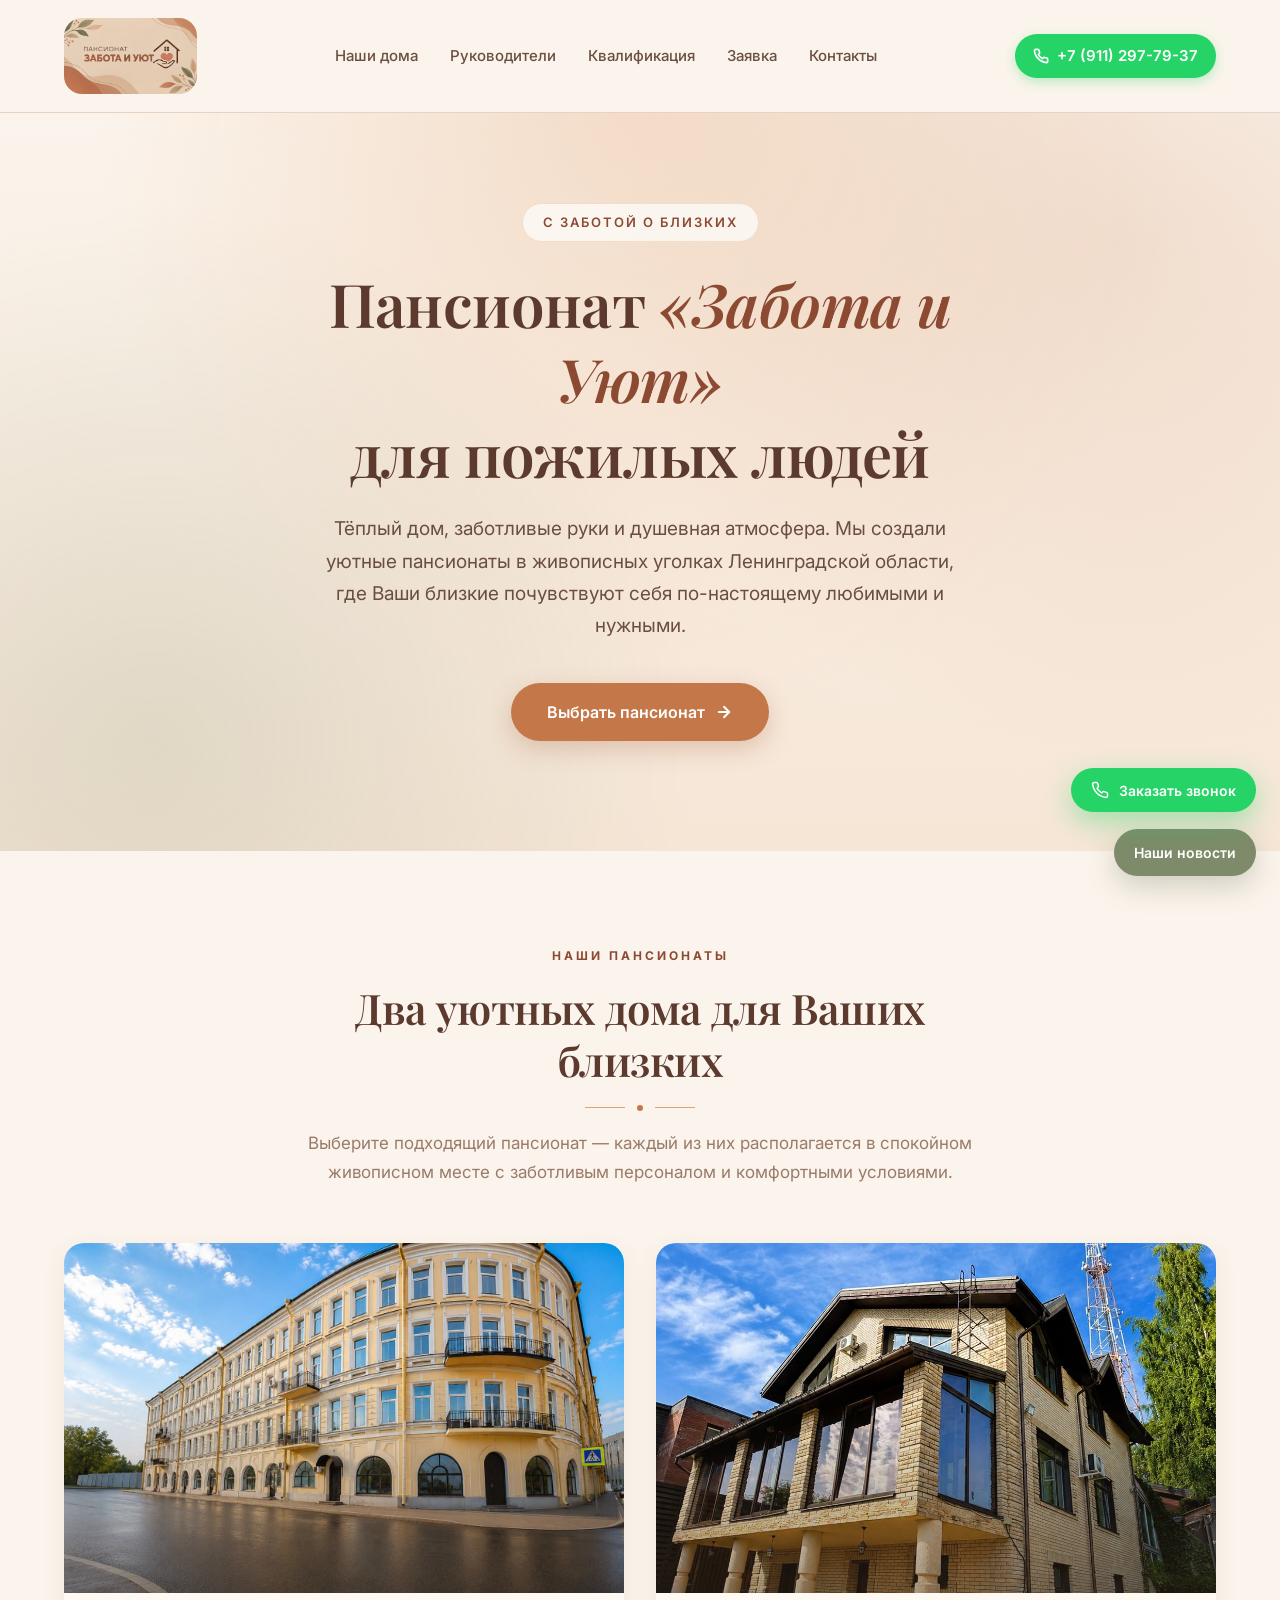
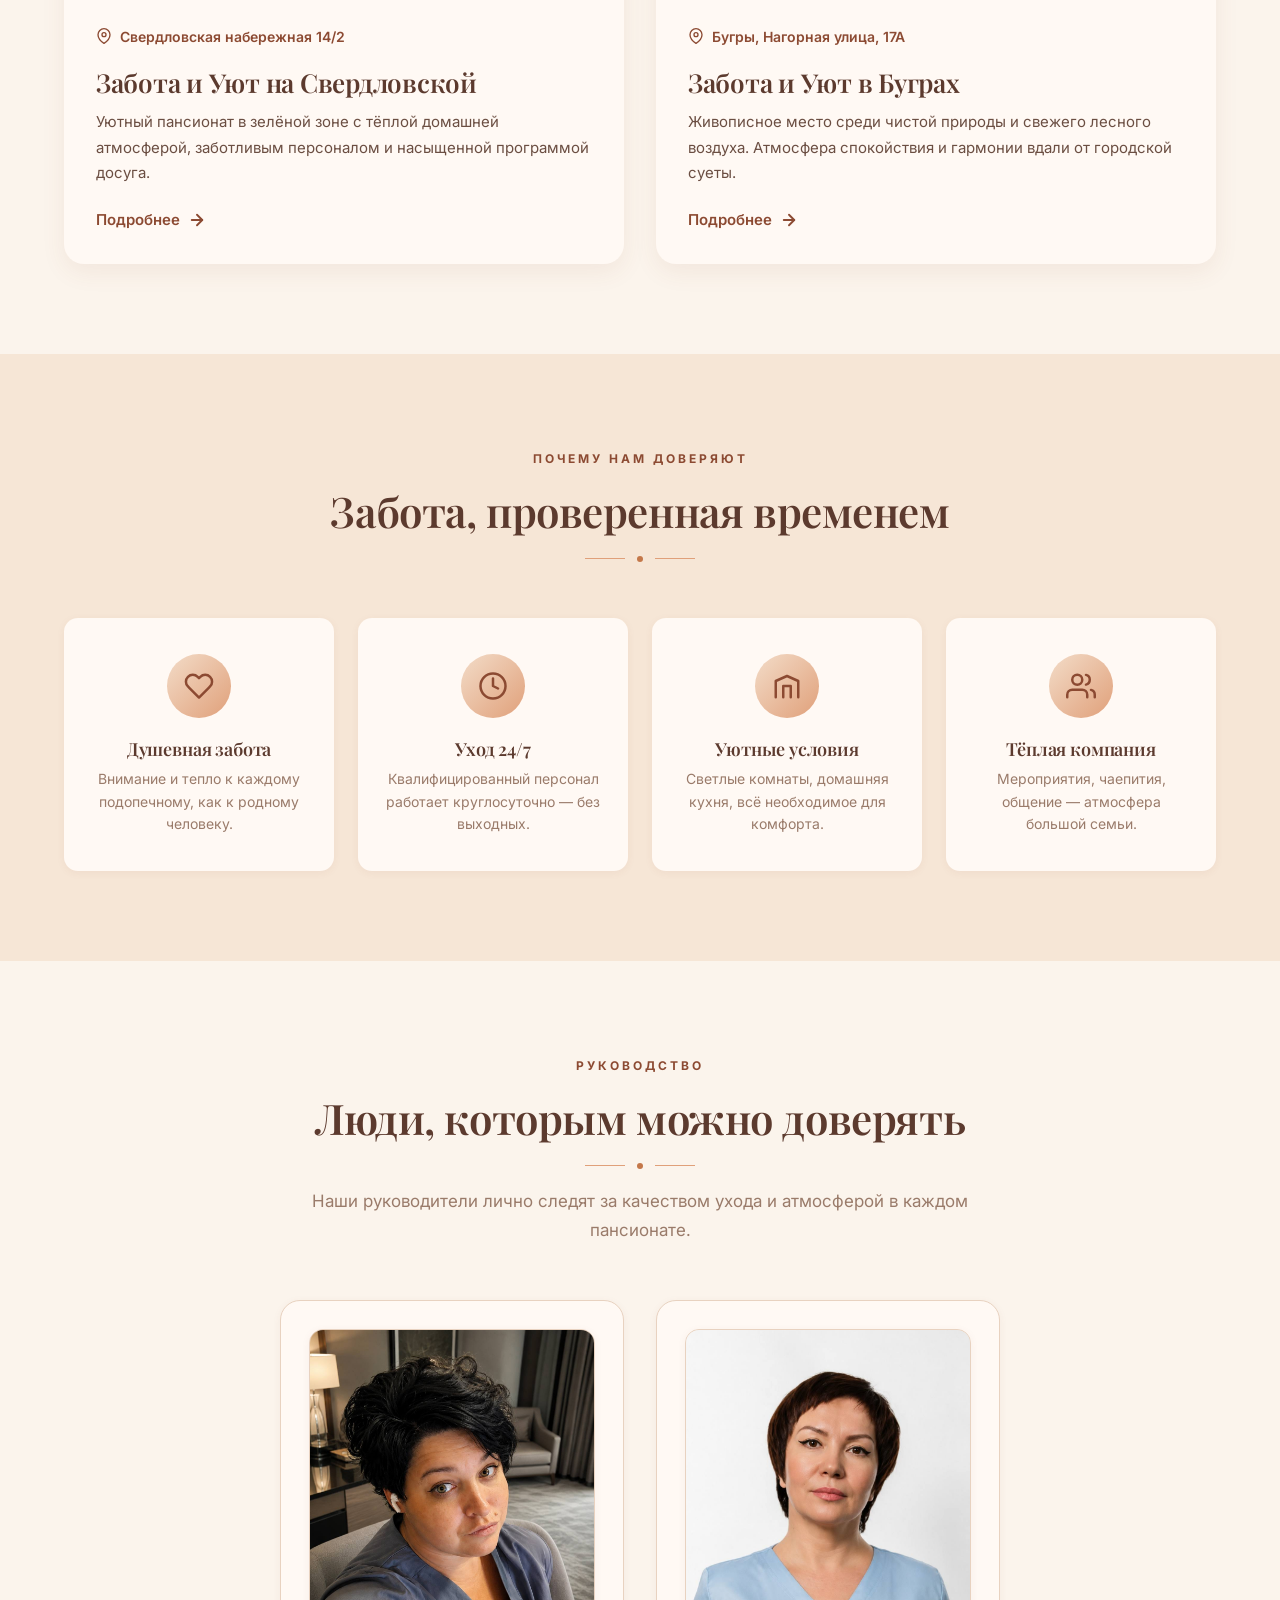
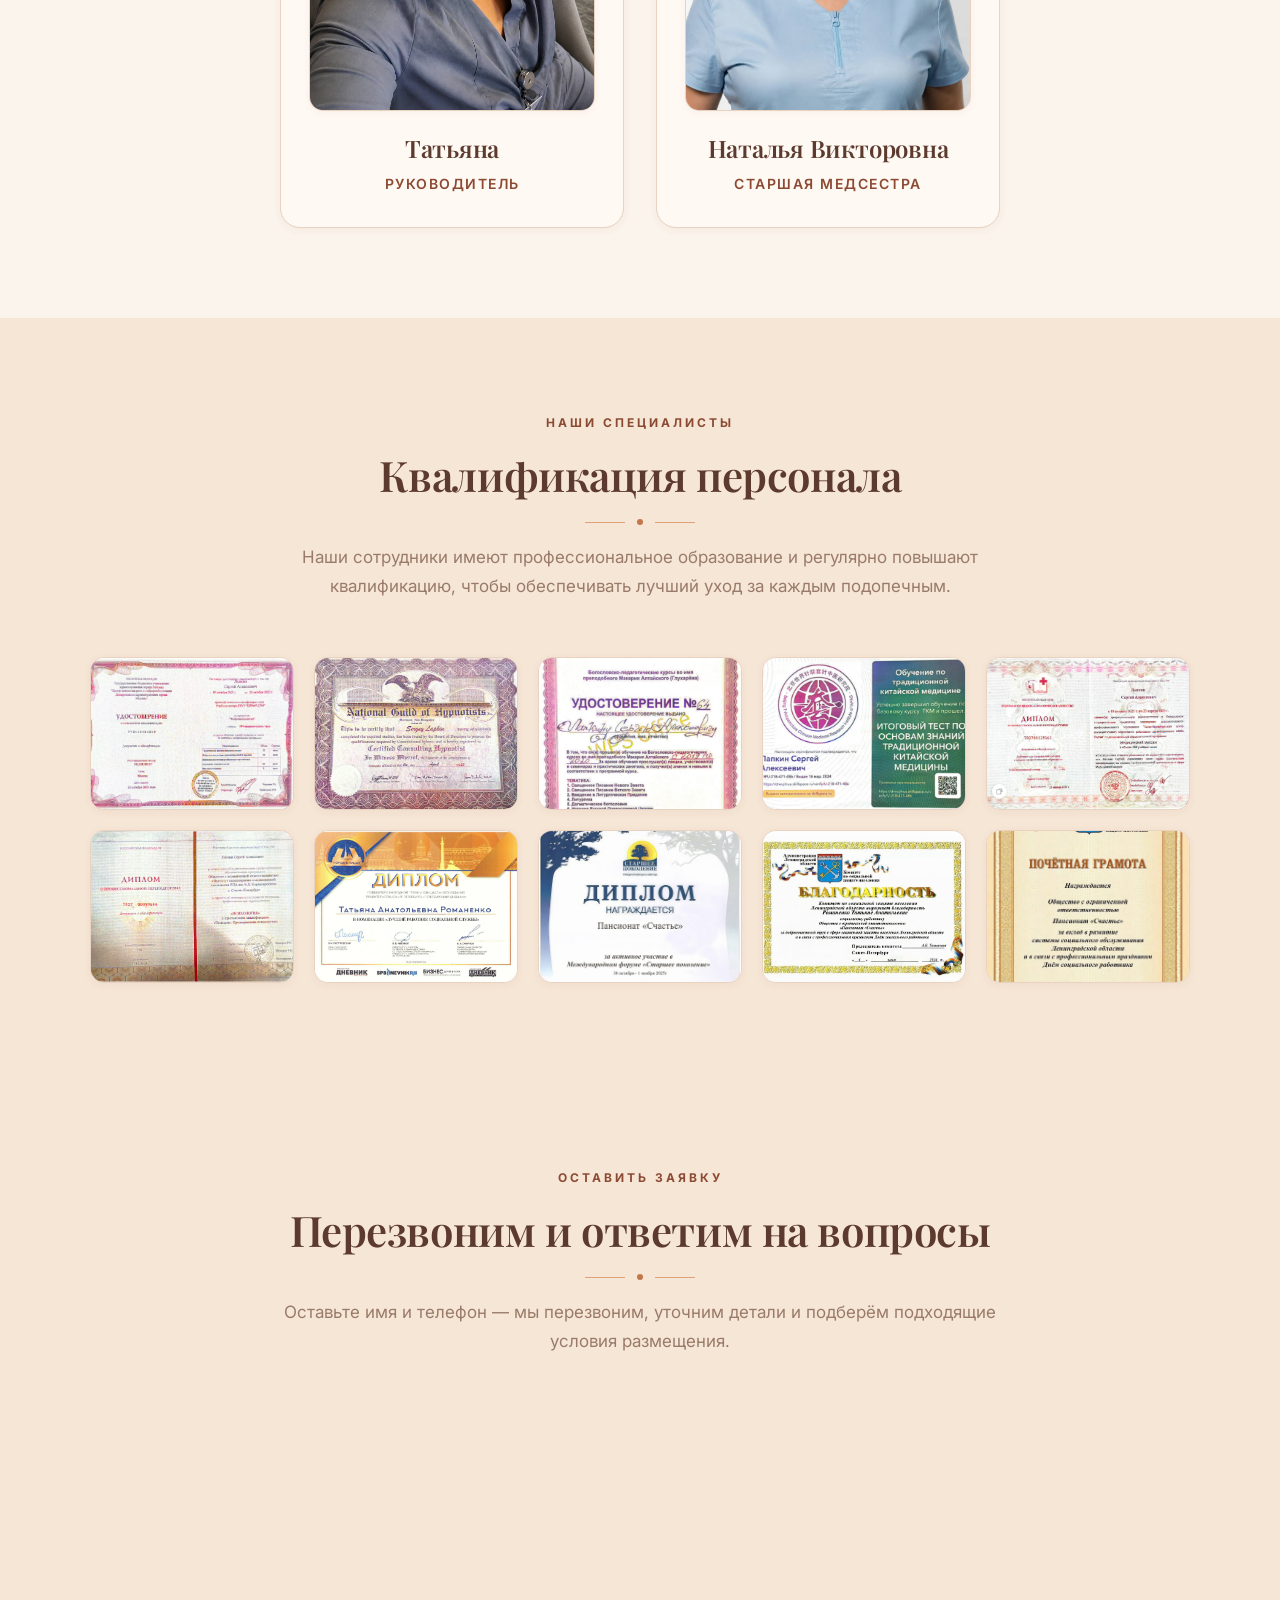
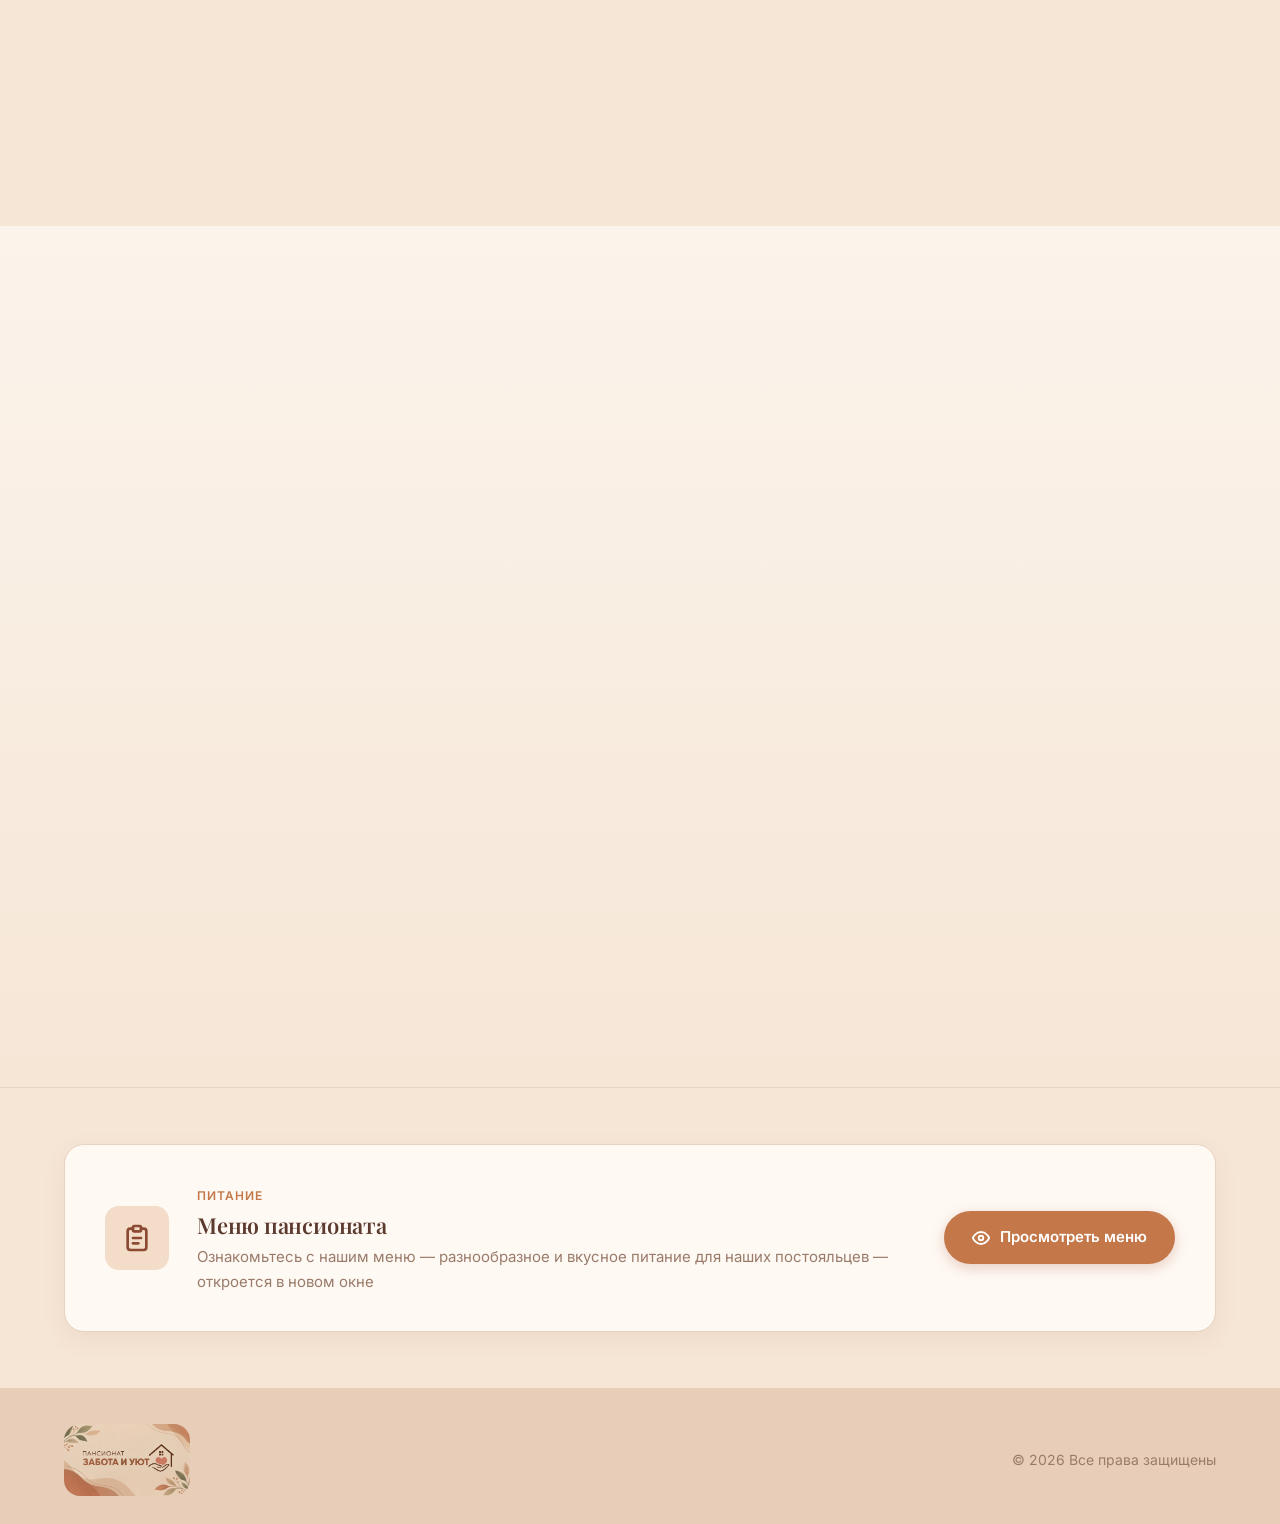
==== commit 37a45f98: "Rename the pension to «Забота и Уют» and refresh the look. Use the new logo and a warmer peach and t" ====
--- a/index.html
+++ b/index.html
@@ -18,8 +18,8 @@
     <noscript><div><img src="https://mc.yandex.ru/watch/110149316" style="position:absolute; left:-9999px;" alt="" /></div></noscript>
     <!-- /Yandex.Metrika counter -->
 
-    <title>Пансионат «Счастье» — забота о пожилых людях в Ленинградской области</title>
-    <meta name="description" content="Пансионат «Счастье» — уютные дома для пожилых людей в живописных местах Ленинградской области. Круглосуточный уход, домашняя атмосфера, заботливый персонал.">
+    <title>Пансионат «Забота и Уют» — забота о пожилых людях в Ленинградской области</title>
+    <meta name="description" content="Пансионат «Забота и Уют» — уютные дома для пожилых людей в живописных местах Ленинградской области. Круглосуточный уход, домашняя атмосфера, заботливый персонал.">
 
     <link rel="icon" type="image/png" href="assets/img/favicon.png?v=2">
 
@@ -27,7 +27,7 @@
     <link rel="preconnect" href="https://fonts.gstatic.com" crossorigin>
     <link href="https://fonts.googleapis.com/css2?family=Inter:wght@400;500;600;700&family=Playfair+Display:ital,wght@0,500;0,600;0,700;1,500;1,600&display=swap" rel="stylesheet">
 
-    <link rel="stylesheet" href="assets/css/style.css?v=13">
+    <link rel="stylesheet" href="assets/css/style.css?v=14">
 </head>
 <body>
 
@@ -35,9 +35,9 @@
     <header class="header">
         <div class="header-inner">
             <a href="index.html" class="brand">
-                <img src="assets/img/logo.png" alt="Пансионат Счастье" class="brand-logo">
+                <img src="assets/img/logo.png?v=3" alt="Пансионат «Забота и уют»" class="brand-logo">
                 <div class="brand-text">
-                    <span class="brand-name">Счастье</span>
+                    <span class="brand-name">Забота и Уют</span>
                     <span class="brand-tagline">Пансионат для пожилых</span>
                 </div>
             </a>
@@ -71,7 +71,7 @@
     <section class="hero">
         <div class="hero-content">
             <span class="hero-eyebrow">С заботой о близких</span>
-            <h1>Пансионат <span class="accent">«Счастье»</span><br>для пожилых людей</h1>
+            <h1>Пансионат <span class="accent">«Забота и Уют»</span><br>для пожилых людей</h1>
             <p class="hero-subtitle">
                 Тёплый дом, заботливые руки и душевная атмосфера. Мы создали уютные пансионаты в живописных уголках Ленинградской области, где Ваши близкие почувствуют себя по-настоящему любимыми и нужными.
             </p>
@@ -111,7 +111,7 @@
                             Свердловская набережная 14/2
                         </a>
                         <a href="sverdlovskaya.html" class="location-card-link">
-                            <h3 class="location-card-title">Счастье на Свердловской</h3>
+                            <h3 class="location-card-title">Забота и Уют на Свердловской</h3>
                             <p class="location-card-desc">
                                 Уютный пансионат в зелёной зоне с тёплой домашней атмосферой, заботливым персоналом и насыщенной программой досуга.
                             </p>
@@ -139,7 +139,7 @@
                             Бугры, Нагорная улица, 17А
                         </a>
                         <a href="bugri.html" class="location-card-link">
-                            <h3 class="location-card-title">Счастье в Буграх</h3>
+                            <h3 class="location-card-title">Забота и Уют в Буграх</h3>
                             <p class="location-card-desc">
                                 Живописное место среди чистой природы и свежего лесного воздуха. Атмосфера спокойствия и гармонии вдали от городской суеты.
                             </p>
@@ -497,8 +497,8 @@
         <div class="container">
             <div class="footer-inner">
                 <div class="footer-brand">
-                    <img src="assets/img/logo.png" alt="Счастье">
-                    <span class="footer-brand-text">Пансионат «Счастье»</span>
+                    <img src="assets/img/logo.png?v=3" alt="Пансионат «Забота и уют»">
+                    <span class="footer-brand-text">Пансионат «Забота и Уют»</span>
                 </div>
                 <div class="footer-copy">© 2026 Все права защищены</div>
             </div>
--- a/assets/css/style.css
+++ b/assets/css/style.css
@@ -1,27 +1,30 @@
 /* ============================================
-   Пансионат «Счастье» — элегантные стили
+   Пансионат «Забота и Уют» — элегантные стили
    ============================================ */
 
 :root {
-    --bg-cream: #FAF7F2;
-    --bg-soft: #F5EFE5;
-    --bg-card: #FFFFFF;
-    --bg-overlay: rgba(61, 46, 31, 0.55);
-
-    --accent: #B89968;
-    --accent-dark: #9C7E51;
-    --accent-light: #D4B98A;
-    --accent-soft: #EFE4D0;
-
-    --text-dark: #3D2E1F;
-    --text-body: #4A4036;
-    --text-muted: #8B7E6F;
+    --bg-cream: #FBF4EC;
+    --bg-soft: #F6E6D6;
+    --bg-card: #FFF9F4;
+    --bg-overlay: rgba(92, 58, 46, 0.5);
+
+    --accent: #C4784A;
+    --accent-dark: #8C4A32;
+    --accent-light: #E0A07A;
+    --accent-soft: #F3DCC8;
+
+    --sage: #7D8B6A;
+    --sage-dark: #5E6B50;
+
+    --text-dark: #5C3A2E;
+    --text-body: #6B4E42;
+    --text-muted: #9A7B6A;
     --text-light: #FFFFFF;
 
-    --border: #E8DFD0;
-    --shadow-sm: 0 2px 8px rgba(61, 46, 31, 0.06);
-    --shadow-md: 0 8px 24px rgba(61, 46, 31, 0.08);
-    --shadow-lg: 0 16px 40px rgba(61, 46, 31, 0.12);
+    --border: #E8D2C0;
+    --shadow-sm: 0 2px 8px rgba(140, 74, 50, 0.06);
+    --shadow-md: 0 8px 24px rgba(140, 74, 50, 0.08);
+    --shadow-lg: 0 16px 40px rgba(140, 74, 50, 0.12);
 
     --radius-sm: 8px;
     --radius-md: 14px;
@@ -89,7 +92,7 @@
     position: sticky;
     top: 0;
     z-index: 100;
-    background: rgba(250, 247, 242, 0.95);
+    background: rgba(251, 244, 236, 0.94);
     backdrop-filter: saturate(180%) blur(12px);
     -webkit-backdrop-filter: saturate(180%) blur(12px);
     border-bottom: 1px solid var(--border);
@@ -114,18 +117,18 @@
 }
 
 .brand-logo {
-    width: 56px;
-    height: 56px;
-    border-radius: var(--radius-full);
-    object-fit: cover;
-    box-shadow: var(--shadow-sm);
-    border: 2px solid var(--accent-soft);
+    width: auto;
+    height: 76px;
+    max-width: 240px;
+    border-radius: 18px;
+    object-fit: contain;
+    box-shadow: none;
+    border: none;
+    background: transparent;
 }
 
 .brand-text {
-    display: flex;
-    flex-direction: column;
-    line-height: 1.1;
+    display: none;
 }
 
 .brand-name {
@@ -137,11 +140,7 @@
 }
 
 .brand-tagline {
-    font-size: 12px;
-    color: var(--text-muted);
-    letter-spacing: 1.2px;
-    text-transform: uppercase;
-    margin-top: 3px;
+    display: none;
 }
 
 .nav {
@@ -226,8 +225,8 @@
     position: absolute;
     inset: 0;
     background-image:
-        radial-gradient(circle at 15% 80%, rgba(212, 185, 138, 0.18) 0%, transparent 40%),
-        radial-gradient(circle at 85% 20%, rgba(212, 185, 138, 0.18) 0%, transparent 40%);
+        radial-gradient(circle at 12% 85%, rgba(125, 139, 106, 0.18) 0%, transparent 42%),
+        radial-gradient(circle at 88% 18%, rgba(196, 120, 74, 0.16) 0%, transparent 40%);
     pointer-events: none;
 }
 
@@ -281,7 +280,7 @@
     border-radius: var(--radius-full);
     font-weight: 600;
     font-size: 16px;
-    box-shadow: 0 8px 24px rgba(184, 153, 104, 0.3);
+    box-shadow: 0 8px 24px rgba(166, 93, 63, 0.28);
     transition: all var(--transition);
 }
 
@@ -289,7 +288,7 @@
     background: var(--accent-dark);
     color: var(--text-light);
     transform: translateY(-2px);
-    box-shadow: 0 12px 32px rgba(184, 153, 104, 0.4);
+    box-shadow: 0 12px 32px rgba(166, 93, 63, 0.36);
 }
 
 /* ============================================
@@ -780,9 +779,9 @@
    FOOTER
    ============================================ */
 .footer {
-    background: var(--text-dark);
-    color: rgba(255, 255, 255, 0.75);
-    padding: 50px 0 30px;
+    background: #E8CDB8;
+    color: var(--text-body);
+    padding: 36px 0 28px;
 }
 
 .footer-inner {
@@ -800,22 +799,20 @@
 }
 
 .footer-brand img {
-    width: 48px;
-    height: 48px;
-    border-radius: var(--radius-full);
-    object-fit: cover;
+    width: auto;
+    height: 72px;
+    max-width: 220px;
+    border-radius: 16px;
+    object-fit: contain;
 }
 
 .footer-brand-text {
-    font-family: 'Playfair Display', serif;
-    font-size: 20px;
-    color: white;
-    font-weight: 600;
+    display: none;
 }
 
 .footer-copy {
     font-size: 14px;
-    color: rgba(255, 255, 255, 0.55);
+    color: var(--text-muted);
 }
 
 .footer-phone {
@@ -1185,9 +1182,8 @@
         padding: 60px 0;
     }
 
-    .brand-tagline { display: none; }
-    .brand-logo { width: 44px; height: 44px; }
-    .brand-name { font-size: 18px; }
+    .brand-text { display: none; }
+    .brand-logo { height: 56px; max-width: 150px; border-radius: 12px; }
 
     .features {
         grid-template-columns: 1fr;
@@ -1357,13 +1353,13 @@
     border-radius: var(--radius-full);
     text-decoration: none;
     transition: background var(--transition), box-shadow var(--transition), transform var(--transition);
-    box-shadow: 0 4px 14px rgba(184, 153, 104, 0.35);
+    box-shadow: 0 4px 14px rgba(166, 93, 63, 0.28);
     white-space: nowrap;
 }
 
 .download-btn:hover {
     background: var(--accent-dark);
-    box-shadow: 0 6px 20px rgba(184, 153, 104, 0.45);
+    box-shadow: 0 6px 20px rgba(166, 93, 63, 0.36);
     transform: translateY(-1px);
 }
 
@@ -1452,7 +1448,7 @@
     outline: none;
     border-color: var(--accent);
     background: #fff;
-    box-shadow: 0 0 0 3px rgba(184, 153, 104, 0.18);
+    box-shadow: 0 0 0 3px rgba(196, 120, 74, 0.2);
 }
 
 .form-field textarea {
@@ -1510,13 +1506,13 @@
     font-size: 15px;
     font-weight: 600;
     cursor: pointer;
-    box-shadow: 0 4px 14px rgba(184, 153, 104, 0.35);
+    box-shadow: 0 4px 14px rgba(166, 93, 63, 0.28);
     transition: background var(--transition), box-shadow var(--transition), transform var(--transition), opacity var(--transition);
 }
 
 .form-submit:hover:not(:disabled) {
     background: var(--accent-dark);
-    box-shadow: 0 6px 20px rgba(184, 153, 104, 0.45);
+    box-shadow: 0 6px 20px rgba(166, 93, 63, 0.36);
     transform: translateY(-1px);
 }
 
@@ -1694,11 +1690,11 @@
     align-items: center;
     justify-content: center;
     padding: 12px 20px;
-    background: #76558F;
+    background: var(--sage);
     color: #fff;
     border: none;
     border-radius: var(--radius-full);
-    box-shadow: 0 10px 28px rgba(118, 85, 143, 0.35);
+    box-shadow: 0 10px 28px rgba(94, 107, 80, 0.28);
     font-size: 14px;
     font-weight: 600;
     text-decoration: none;
@@ -1707,9 +1703,9 @@
 
 .news-fab:hover {
     color: #fff;
-    background: #624775;
+    background: var(--sage-dark);
     transform: translateY(-2px);
-    box-shadow: 0 14px 32px rgba(118, 85, 143, 0.45);
+    box-shadow: 0 14px 32px rgba(94, 107, 80, 0.36);
 }
 
 @media (max-width: 600px) {
@@ -1850,21 +1846,21 @@
     align-items: center;
     justify-content: center;
     padding: 12px 24px;
-    background: #76558F;
+    background: var(--sage);
     color: #fff;
     border-radius: var(--radius-full);
     font-size: 15px;
     font-weight: 600;
     text-decoration: none;
-    box-shadow: 0 8px 20px rgba(118, 85, 143, 0.28);
+    box-shadow: 0 8px 20px rgba(94, 107, 80, 0.28);
     transition: background var(--transition), transform var(--transition), box-shadow var(--transition);
 }
 
 .news-subscribe-btn:hover {
-    background: #624775;
+    background: var(--sage-dark);
     color: #fff;
     transform: translateY(-1px);
-    box-shadow: 0 12px 26px rgba(118, 85, 143, 0.38);
+    box-shadow: 0 12px 26px rgba(94, 107, 80, 0.34);
 }
 
 .news-empty {
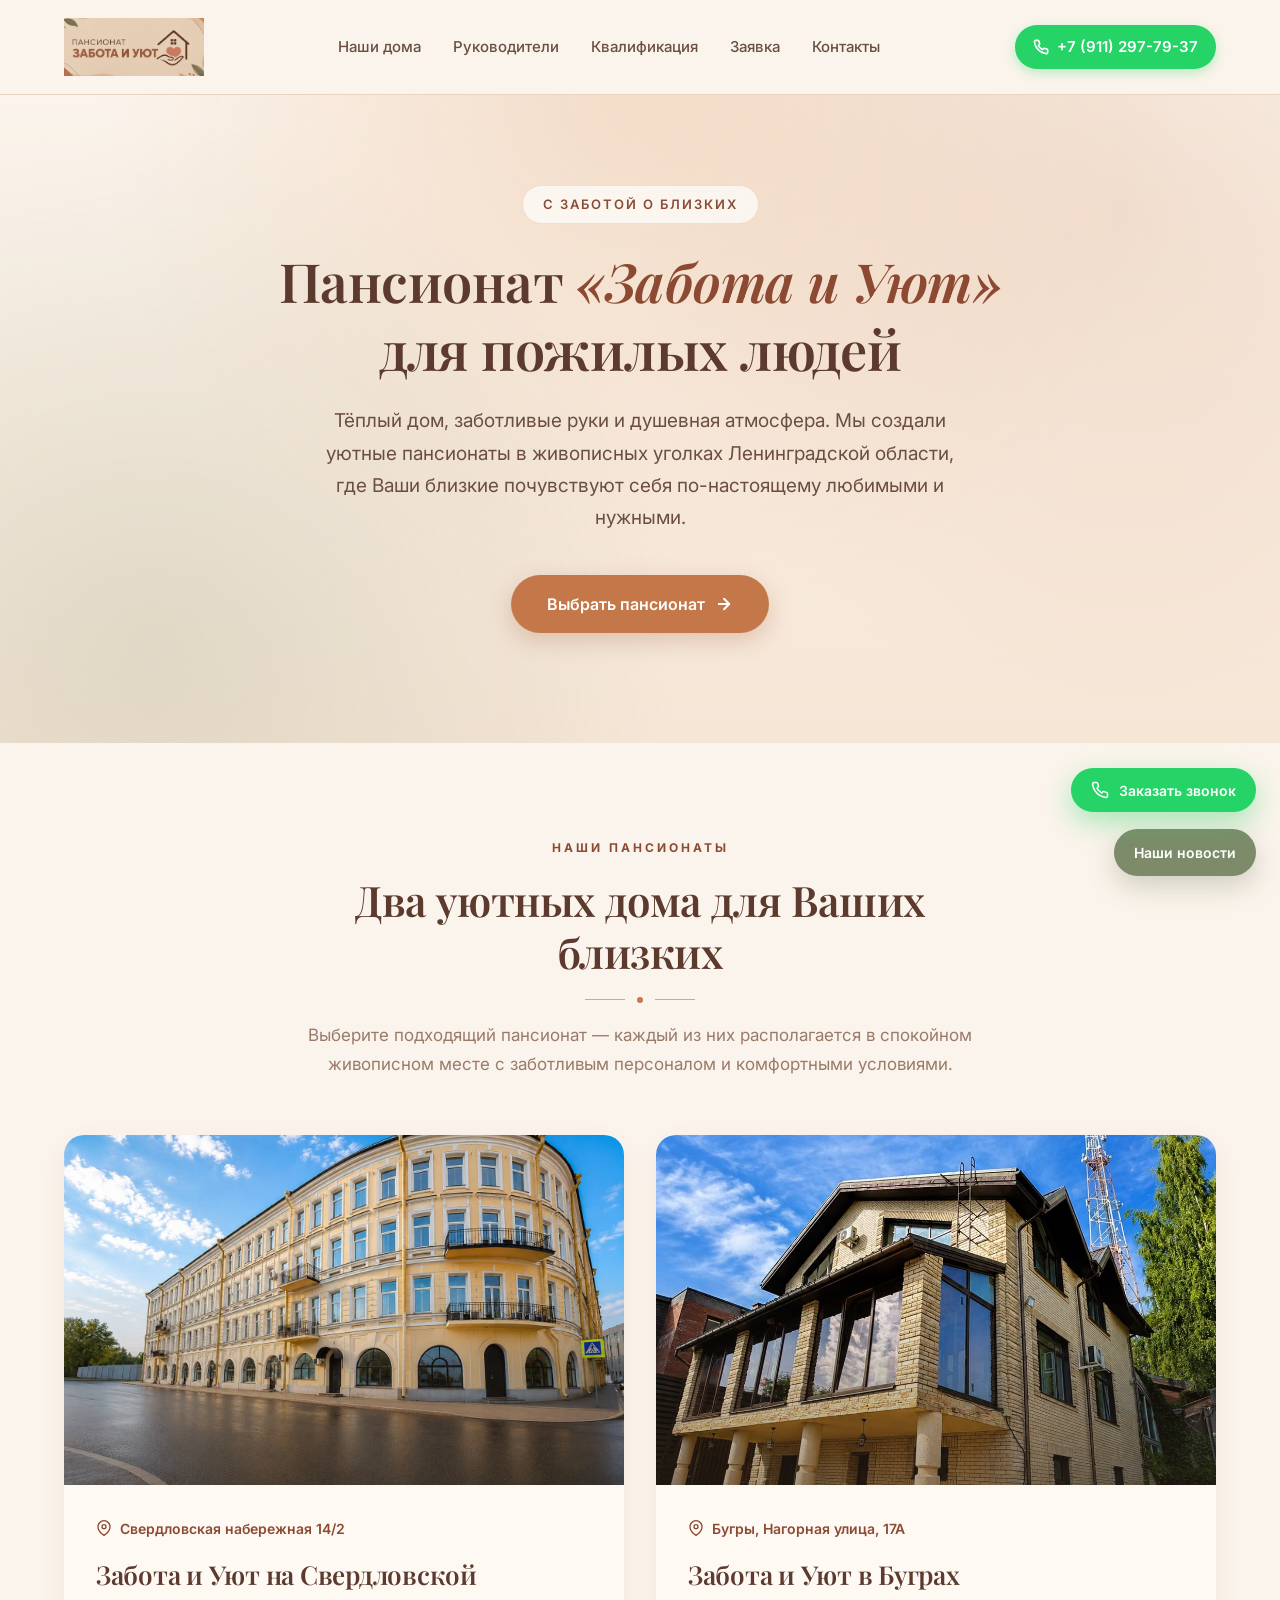
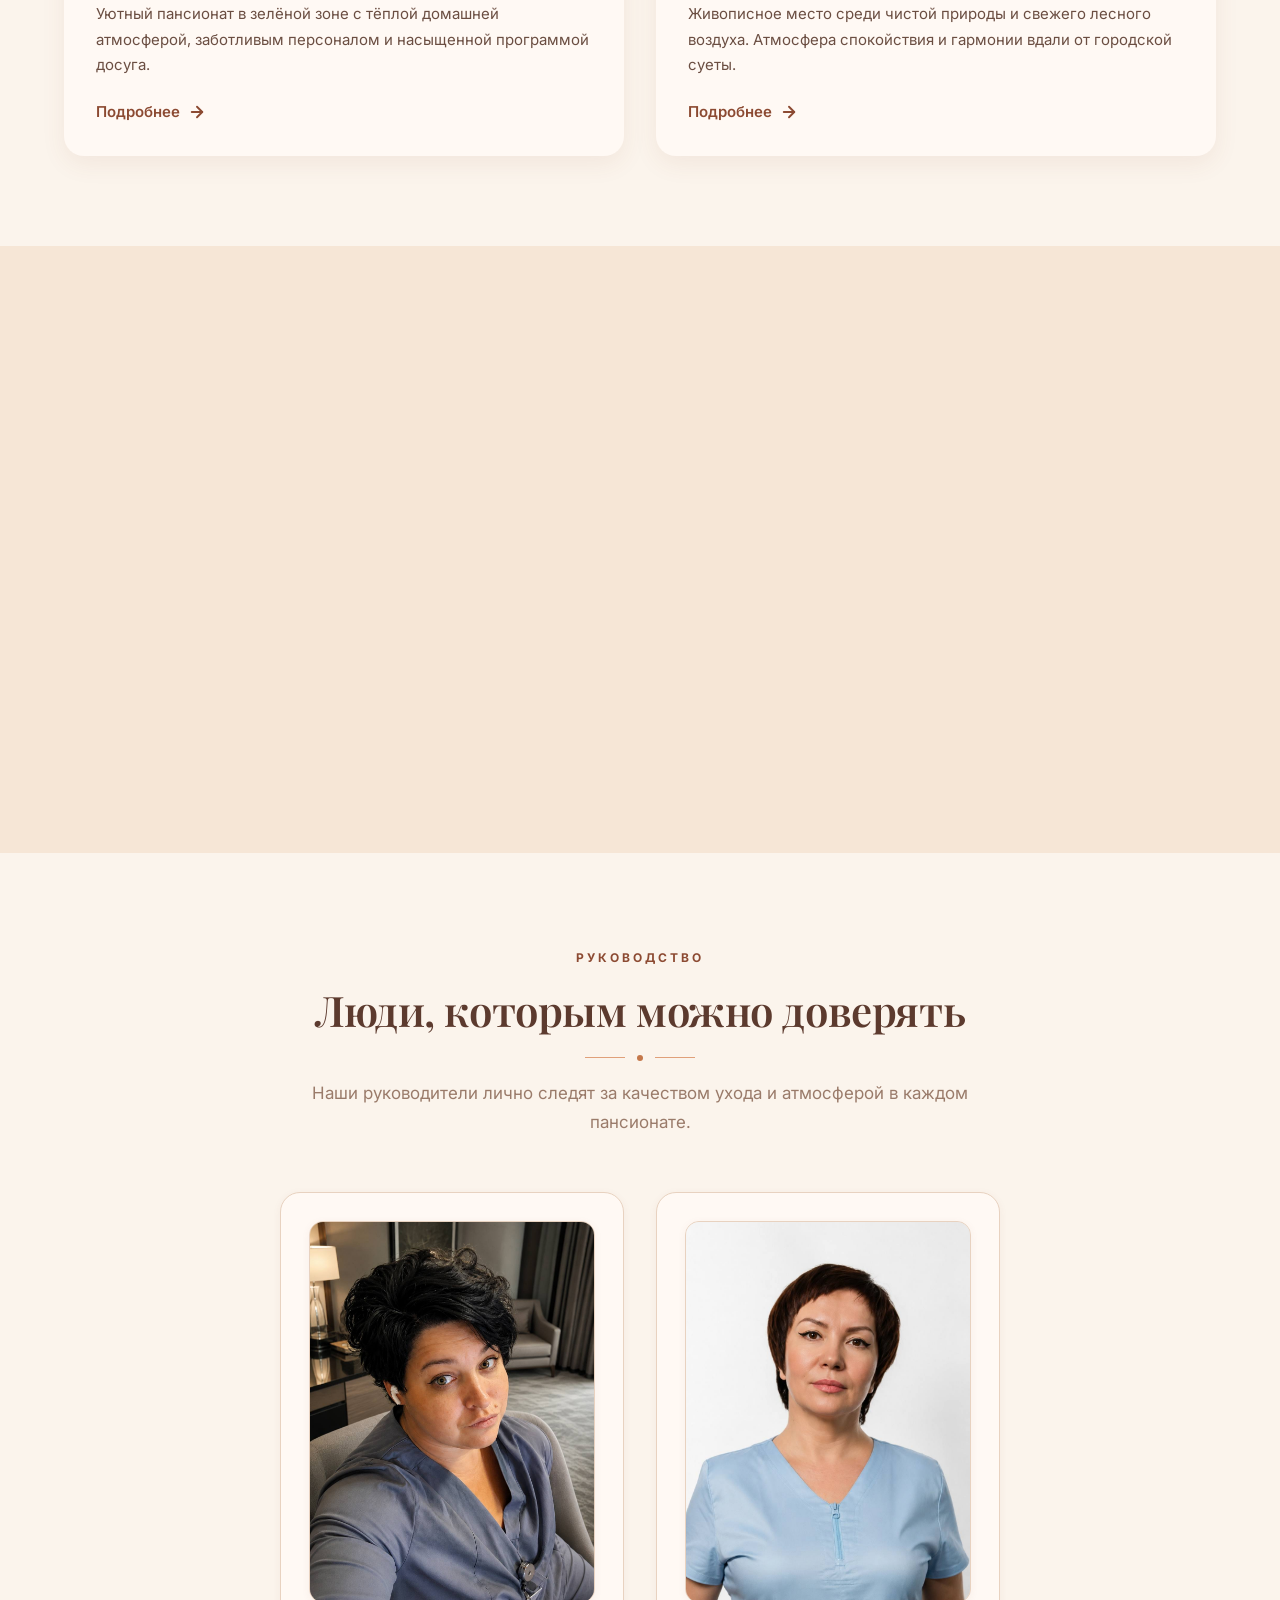
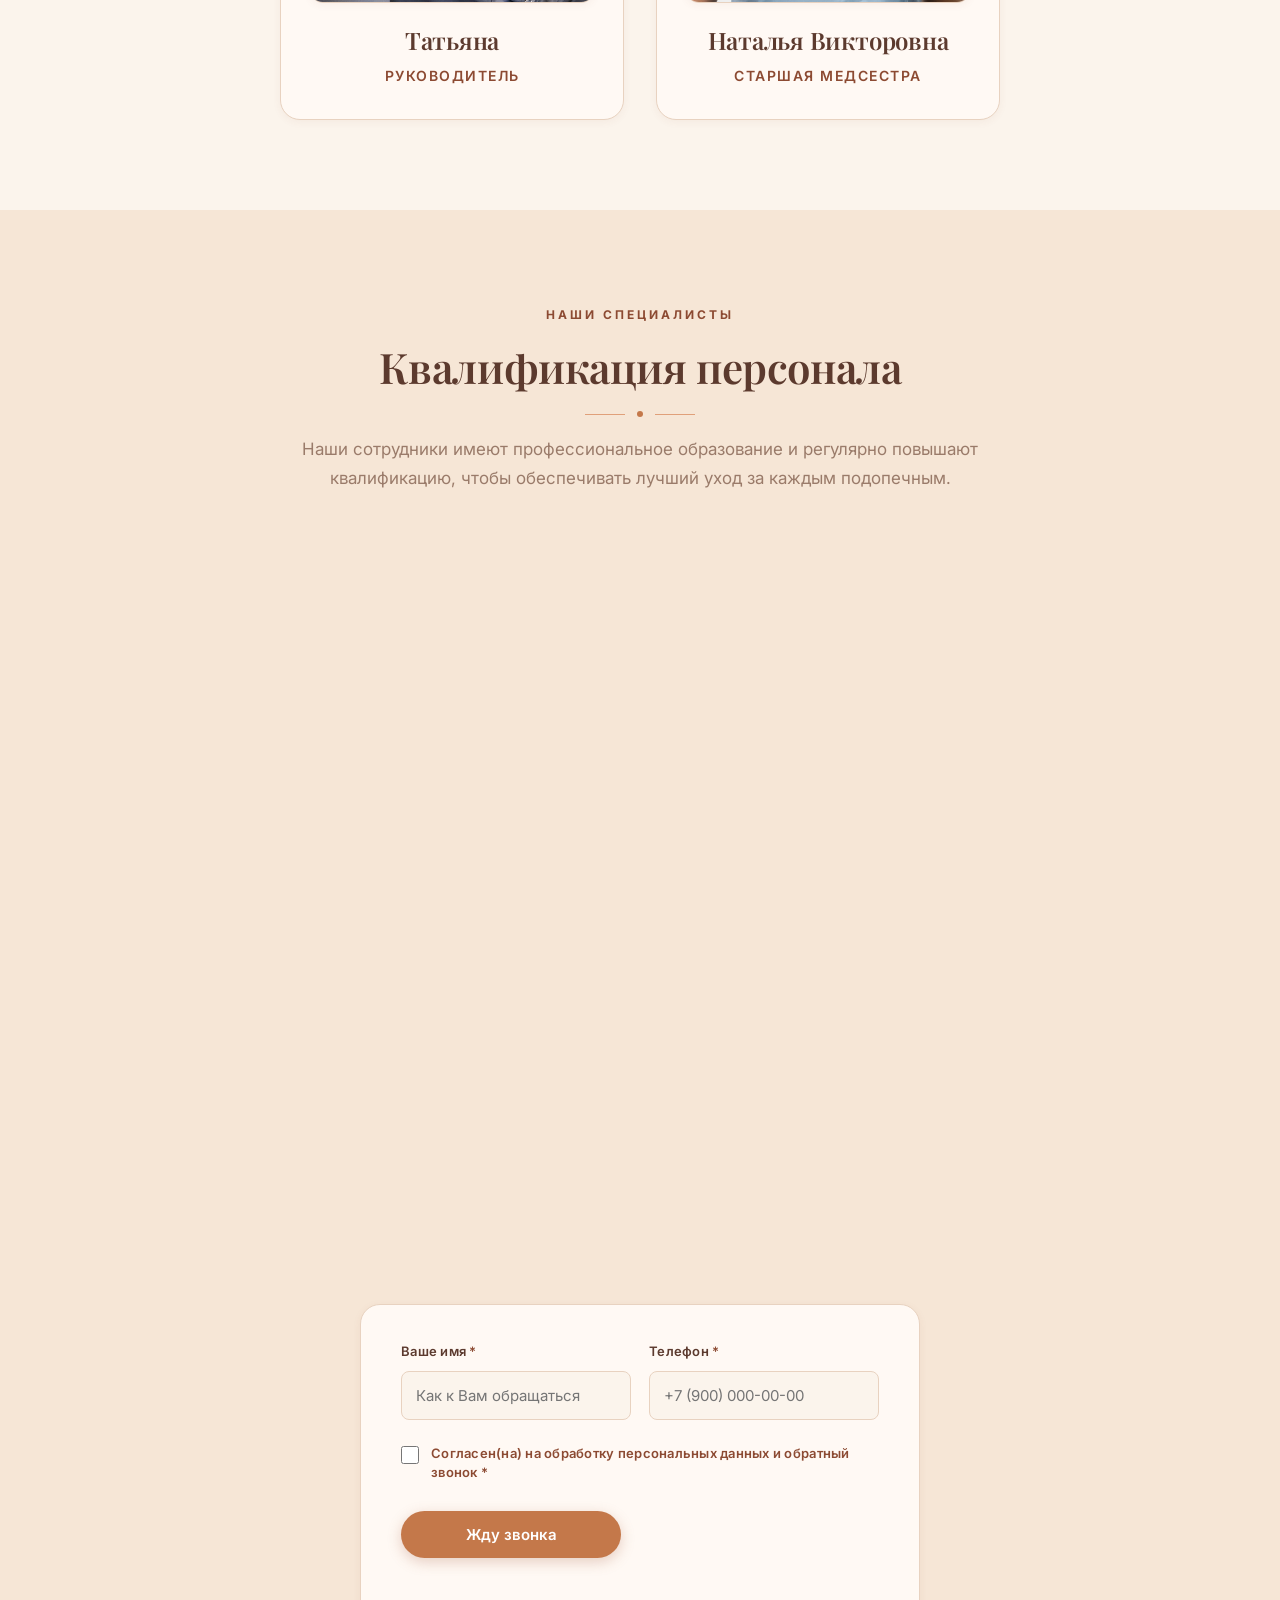
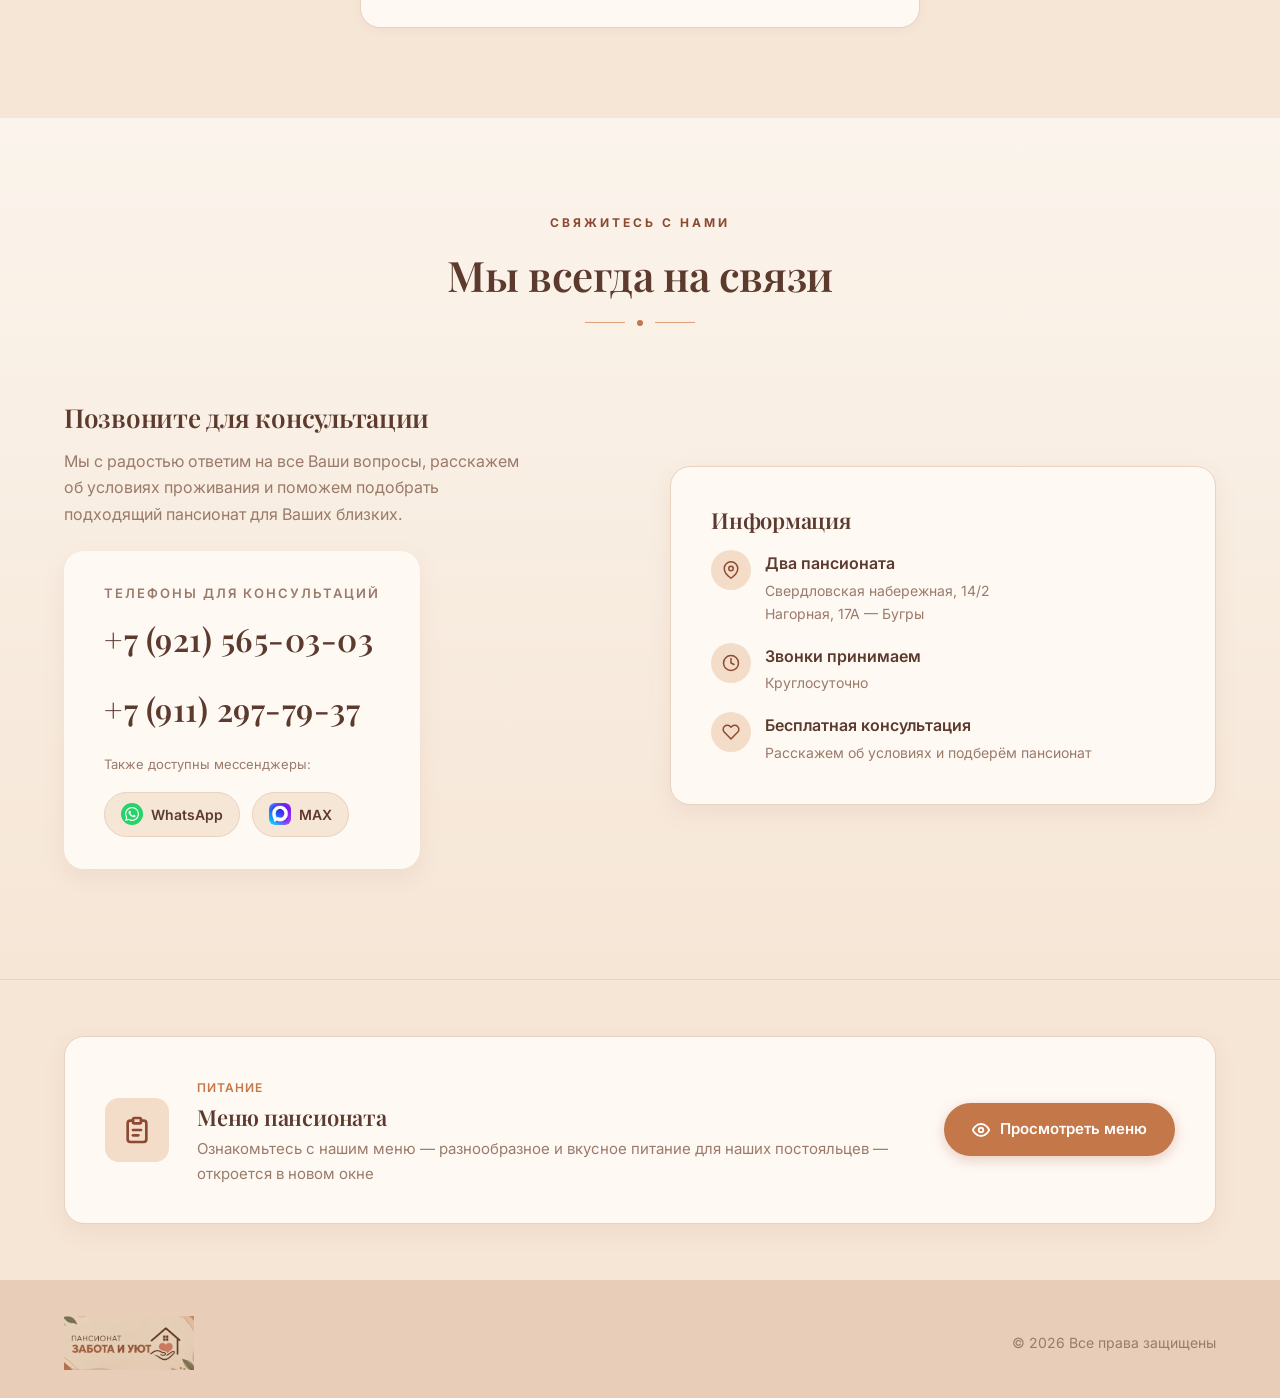
==== commit f0cdb7fa: "Keep the pension name on one line and update the favicon. Show the full new logo in the header and r" ====
--- a/index.html
+++ b/index.html
@@ -21,13 +21,13 @@
     <title>Пансионат «Забота и Уют» — забота о пожилых людях в Ленинградской области</title>
     <meta name="description" content="Пансионат «Забота и Уют» — уютные дома для пожилых людей в живописных местах Ленинградской области. Круглосуточный уход, домашняя атмосфера, заботливый персонал.">
 
-    <link rel="icon" type="image/png" href="assets/img/favicon.png?v=2">
+    <link rel="icon" type="image/png" href="assets/img/favicon.png?v=3">
 
     <link rel="preconnect" href="https://fonts.googleapis.com">
     <link rel="preconnect" href="https://fonts.gstatic.com" crossorigin>
     <link href="https://fonts.googleapis.com/css2?family=Inter:wght@400;500;600;700&family=Playfair+Display:ital,wght@0,500;0,600;0,700;1,500;1,600&display=swap" rel="stylesheet">
 
-    <link rel="stylesheet" href="assets/css/style.css?v=14">
+    <link rel="stylesheet" href="assets/css/style.css?v=16">
 </head>
 <body>
 
@@ -35,7 +35,7 @@
     <header class="header">
         <div class="header-inner">
             <a href="index.html" class="brand">
-                <img src="assets/img/logo.png?v=3" alt="Пансионат «Забота и уют»" class="brand-logo">
+                <img src="assets/img/logo.png?v=4" alt="Пансионат «Забота и уют»" class="brand-logo">
                 <div class="brand-text">
                     <span class="brand-name">Забота и Уют</span>
                     <span class="brand-tagline">Пансионат для пожилых</span>
@@ -71,7 +71,7 @@
     <section class="hero">
         <div class="hero-content">
             <span class="hero-eyebrow">С заботой о близких</span>
-            <h1>Пансионат <span class="accent">«Забота и Уют»</span><br>для пожилых людей</h1>
+            <h1><span class="hero-line">Пансионат <span class="accent">«Забота и Уют»</span></span><br>для пожилых людей</h1>
             <p class="hero-subtitle">
                 Тёплый дом, заботливые руки и душевная атмосфера. Мы создали уютные пансионаты в живописных уголках Ленинградской области, где Ваши близкие почувствуют себя по-настоящему любимыми и нужными.
             </p>
@@ -497,7 +497,7 @@
         <div class="container">
             <div class="footer-inner">
                 <div class="footer-brand">
-                    <img src="assets/img/logo.png?v=3" alt="Пансионат «Забота и уют»">
+                    <img src="assets/img/logo.png?v=4" alt="Пансионат «Забота и уют»">
                     <span class="footer-brand-text">Пансионат «Забота и Уют»</span>
                 </div>
                 <div class="footer-copy">© 2026 Все права защищены</div>
--- a/assets/css/style.css
+++ b/assets/css/style.css
@@ -118,10 +118,11 @@
 
 .brand-logo {
     width: auto;
-    height: 76px;
-    max-width: 240px;
-    border-radius: 18px;
+    height: 58px;
+    max-width: none;
+    border-radius: 0;
     object-fit: contain;
+    object-position: left center;
     box-shadow: none;
     border: none;
     background: transparent;
@@ -232,7 +233,7 @@
 
 .hero-content {
     position: relative;
-    max-width: 820px;
+    max-width: 1040px;
     margin: 0 auto;
     padding: 0 24px;
 }
@@ -252,9 +253,14 @@
 }
 
 .hero h1 {
-    font-size: clamp(36px, 5.5vw, 60px);
+    font-size: clamp(22px, 4.8vw, 54px);
     margin-bottom: 22px;
     color: var(--text-dark);
+}
+
+.hero-line {
+    display: inline-block;
+    white-space: nowrap;
 }
 
 .hero h1 .accent {
@@ -800,9 +806,9 @@
 
 .footer-brand img {
     width: auto;
-    height: 72px;
-    max-width: 220px;
-    border-radius: 16px;
+    height: 54px;
+    max-width: none;
+    border-radius: 0;
     object-fit: contain;
 }
 
@@ -1183,7 +1189,7 @@
     }
 
     .brand-text { display: none; }
-    .brand-logo { height: 56px; max-width: 150px; border-radius: 12px; }
+    .brand-logo { height: 46px; }
 
     .features {
         grid-template-columns: 1fr;
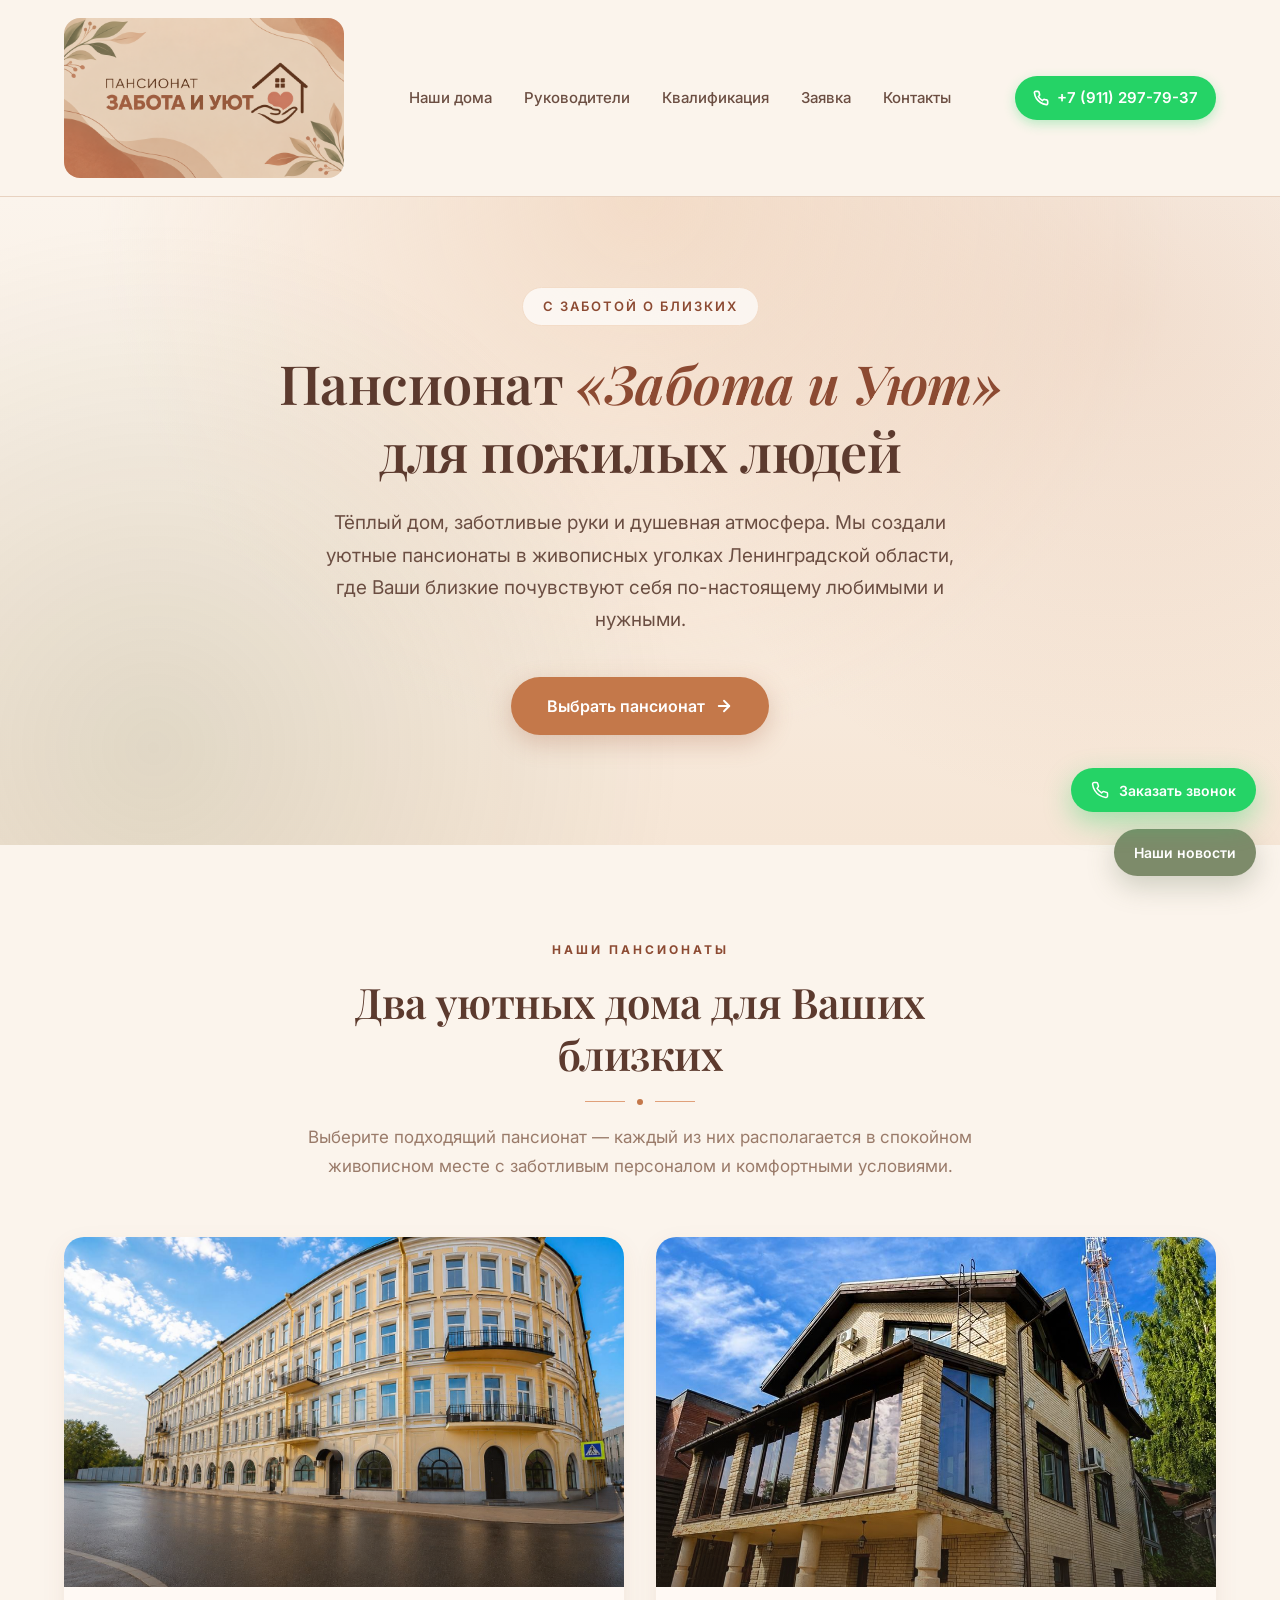
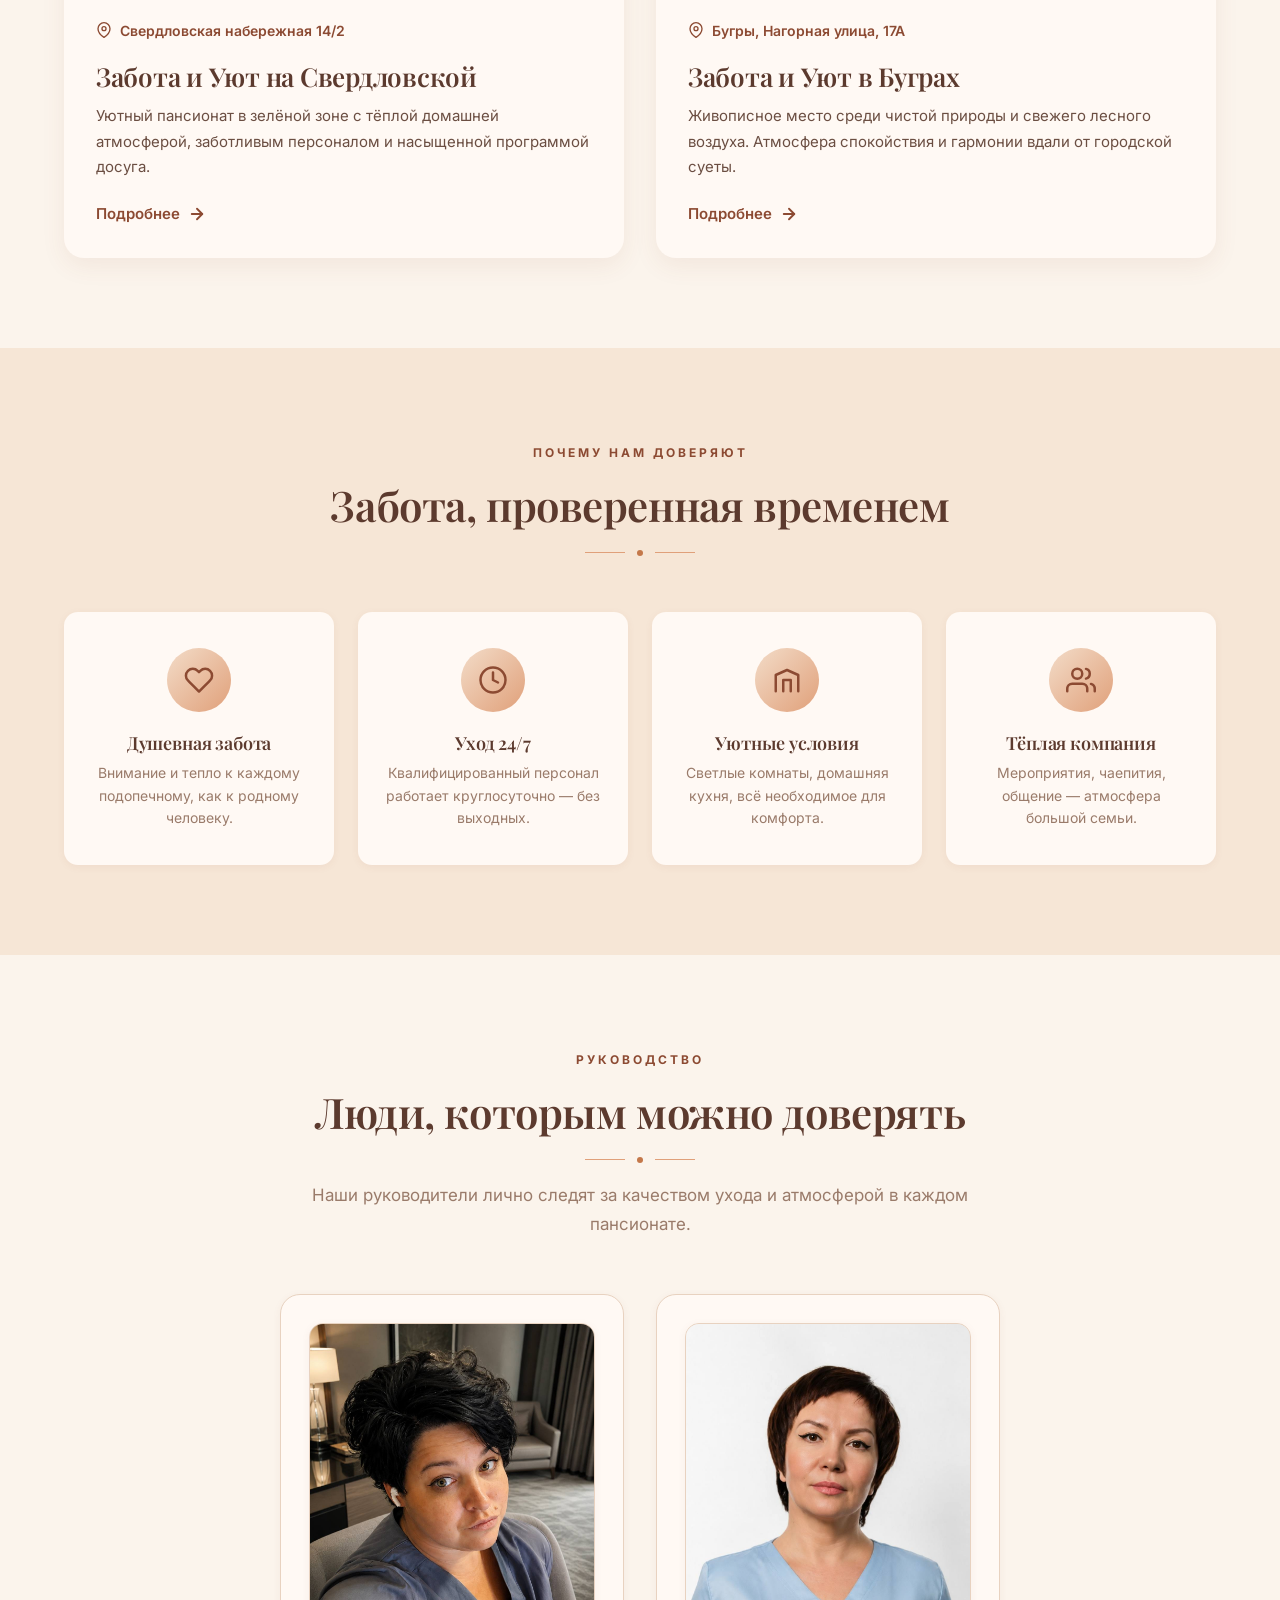
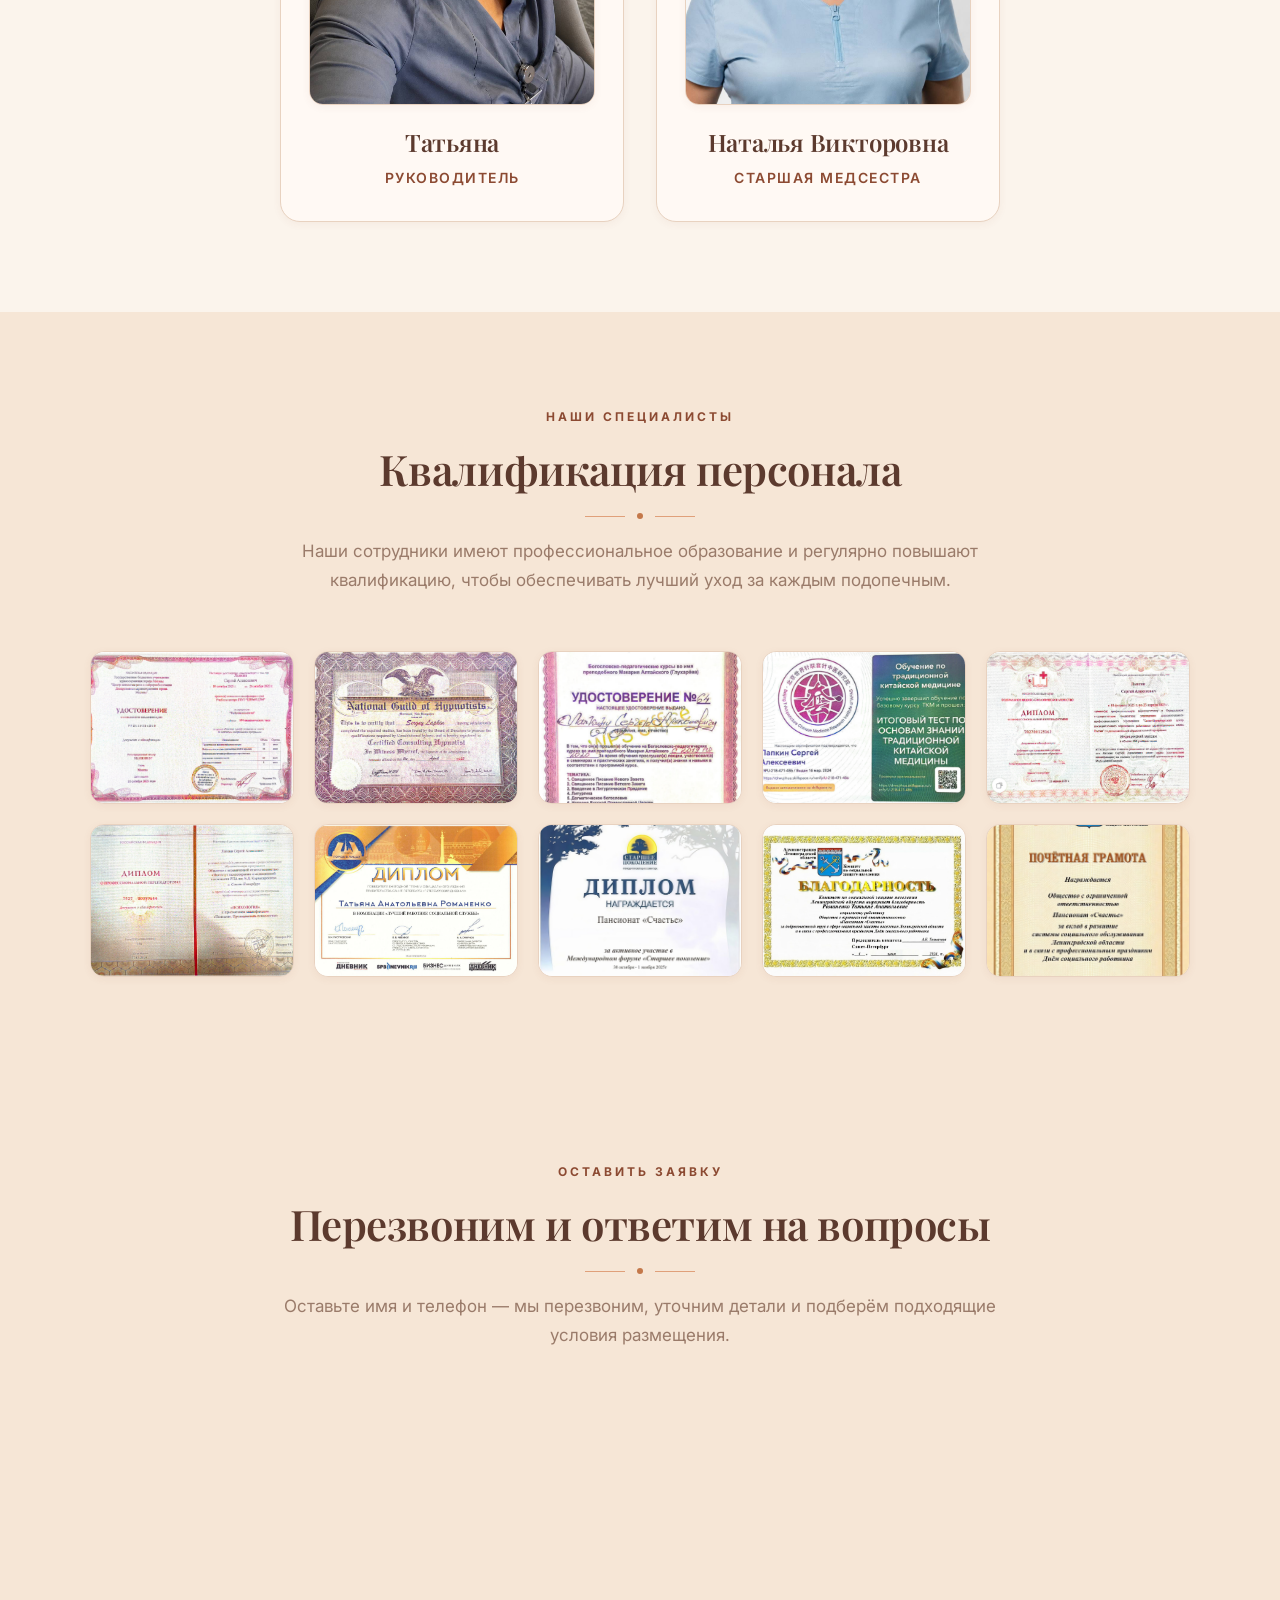
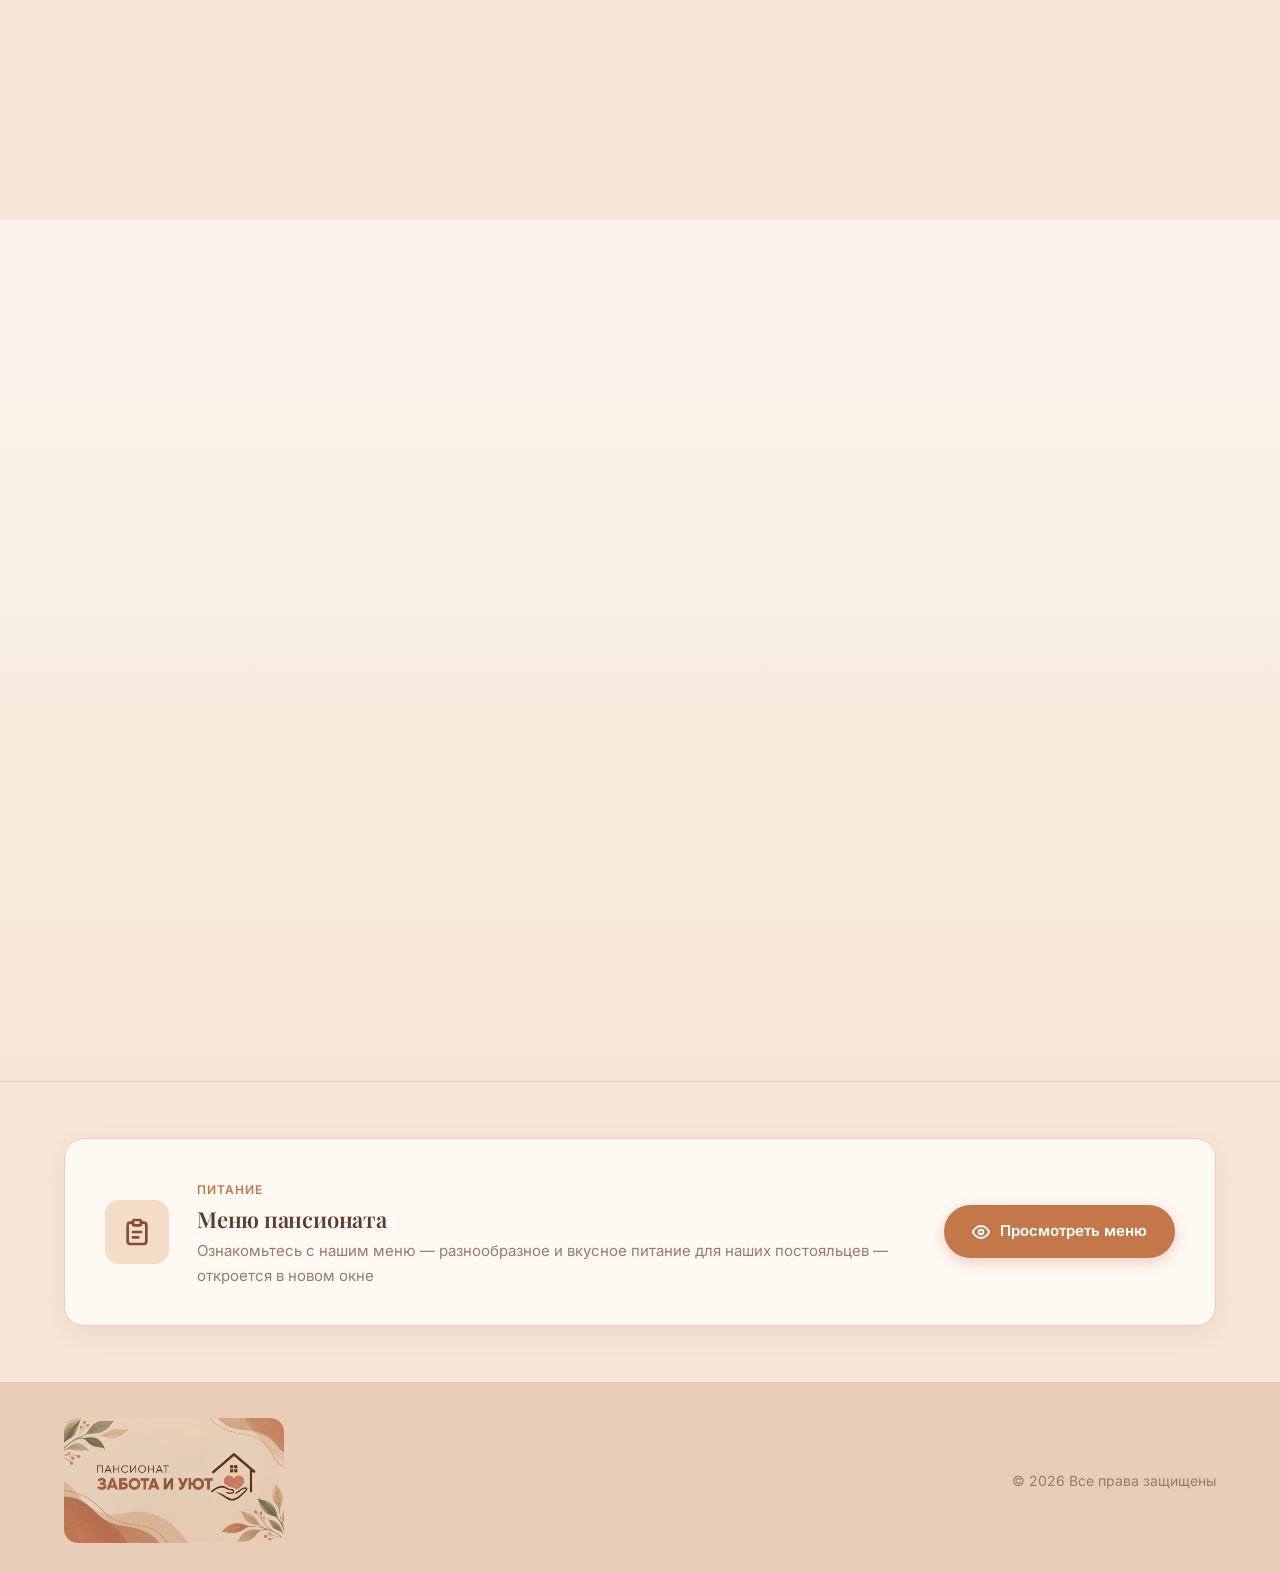
==== commit adbe1f44: "Replace the old purple tab icon with the new house mark. Serve it as favicon.ico so the browser addr" ====
--- a/index.html
+++ b/index.html
@@ -21,13 +21,15 @@
     <title>Пансионат «Забота и Уют» — забота о пожилых людях в Ленинградской области</title>
     <meta name="description" content="Пансионат «Забота и Уют» — уютные дома для пожилых людей в живописных местах Ленинградской области. Круглосуточный уход, домашняя атмосфера, заботливый персонал.">
 
-    <link rel="icon" type="image/png" href="assets/img/favicon.png?v=3">
+    <link rel="icon" href="favicon.ico?v=4" sizes="any">
+    <link rel="icon" type="image/png" href="assets/img/favicon.png?v=4">
+    <link rel="apple-touch-icon" href="assets/img/apple-touch-icon.png?v=4">
 
     <link rel="preconnect" href="https://fonts.googleapis.com">
     <link rel="preconnect" href="https://fonts.gstatic.com" crossorigin>
     <link href="https://fonts.googleapis.com/css2?family=Inter:wght@400;500;600;700&family=Playfair+Display:ital,wght@0,500;0,600;0,700;1,500;1,600&display=swap" rel="stylesheet">
 
-    <link rel="stylesheet" href="assets/css/style.css?v=16">
+    <link rel="stylesheet" href="assets/css/style.css?v=17">
 </head>
 <body>
 
@@ -35,7 +37,7 @@
     <header class="header">
         <div class="header-inner">
             <a href="index.html" class="brand">
-                <img src="assets/img/logo.png?v=4" alt="Пансионат «Забота и уют»" class="brand-logo">
+                <img src="assets/img/logo.png?v=5" alt="Пансионат «Забота и уют»" class="brand-logo">
                 <div class="brand-text">
                     <span class="brand-name">Забота и Уют</span>
                     <span class="brand-tagline">Пансионат для пожилых</span>
@@ -497,7 +499,7 @@
         <div class="container">
             <div class="footer-inner">
                 <div class="footer-brand">
-                    <img src="assets/img/logo.png?v=4" alt="Пансионат «Забота и уют»">
+                    <img src="assets/img/logo.png?v=5" alt="Пансионат «Забота и уют»">
                     <span class="footer-brand-text">Пансионат «Забота и Уют»</span>
                 </div>
                 <div class="footer-copy">© 2026 Все права защищены</div>
--- a/assets/css/style.css
+++ b/assets/css/style.css
@@ -117,12 +117,11 @@
 }
 
 .brand-logo {
-    width: auto;
-    height: 58px;
+    width: min(280px, 52vw);
+    height: auto;
     max-width: none;
-    border-radius: 0;
+    border-radius: 16px;
     object-fit: contain;
-    object-position: left center;
     box-shadow: none;
     border: none;
     background: transparent;
@@ -805,10 +804,10 @@
 }
 
 .footer-brand img {
-    width: auto;
-    height: 54px;
+    width: 220px;
+    height: auto;
     max-width: none;
-    border-radius: 0;
+    border-radius: 14px;
     object-fit: contain;
 }
 
@@ -1189,7 +1188,7 @@
     }
 
     .brand-text { display: none; }
-    .brand-logo { height: 46px; }
+    .brand-logo { width: min(168px, 48vw); border-radius: 12px; }
 
     .features {
         grid-template-columns: 1fr;
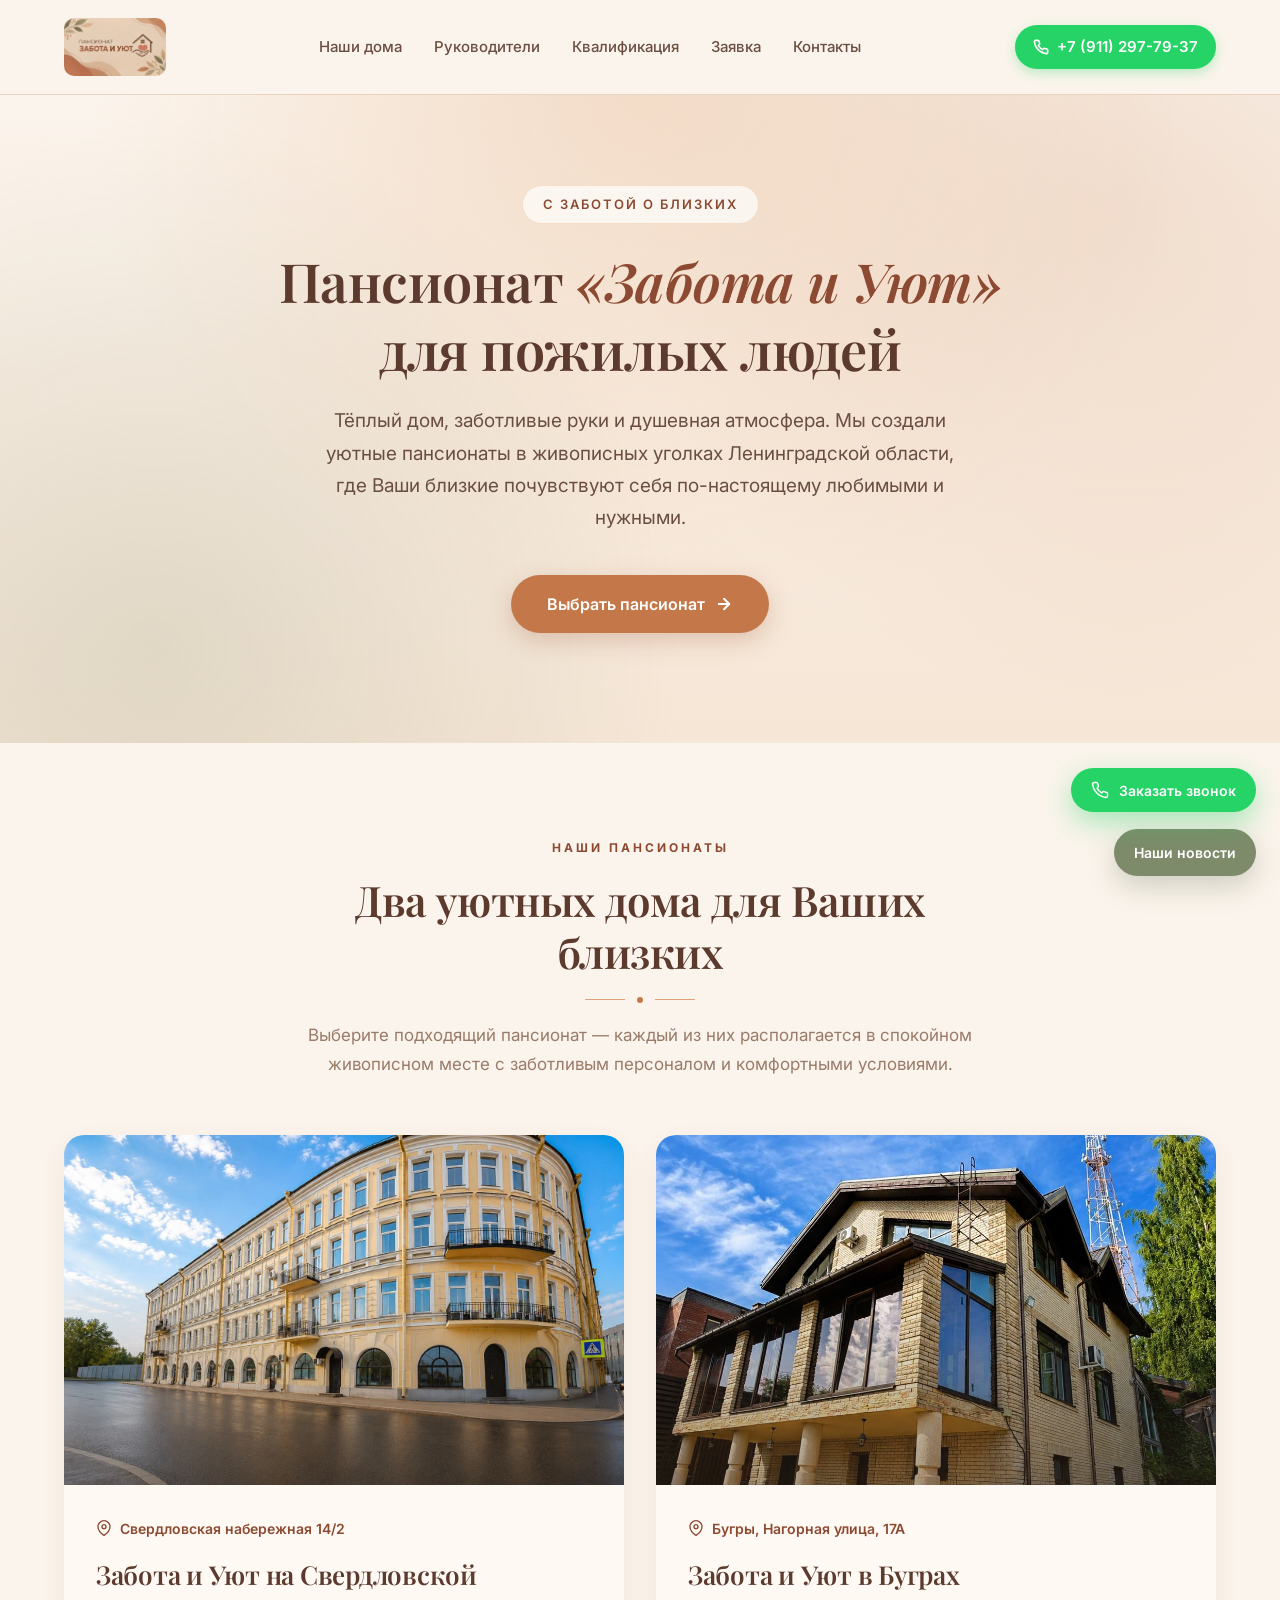
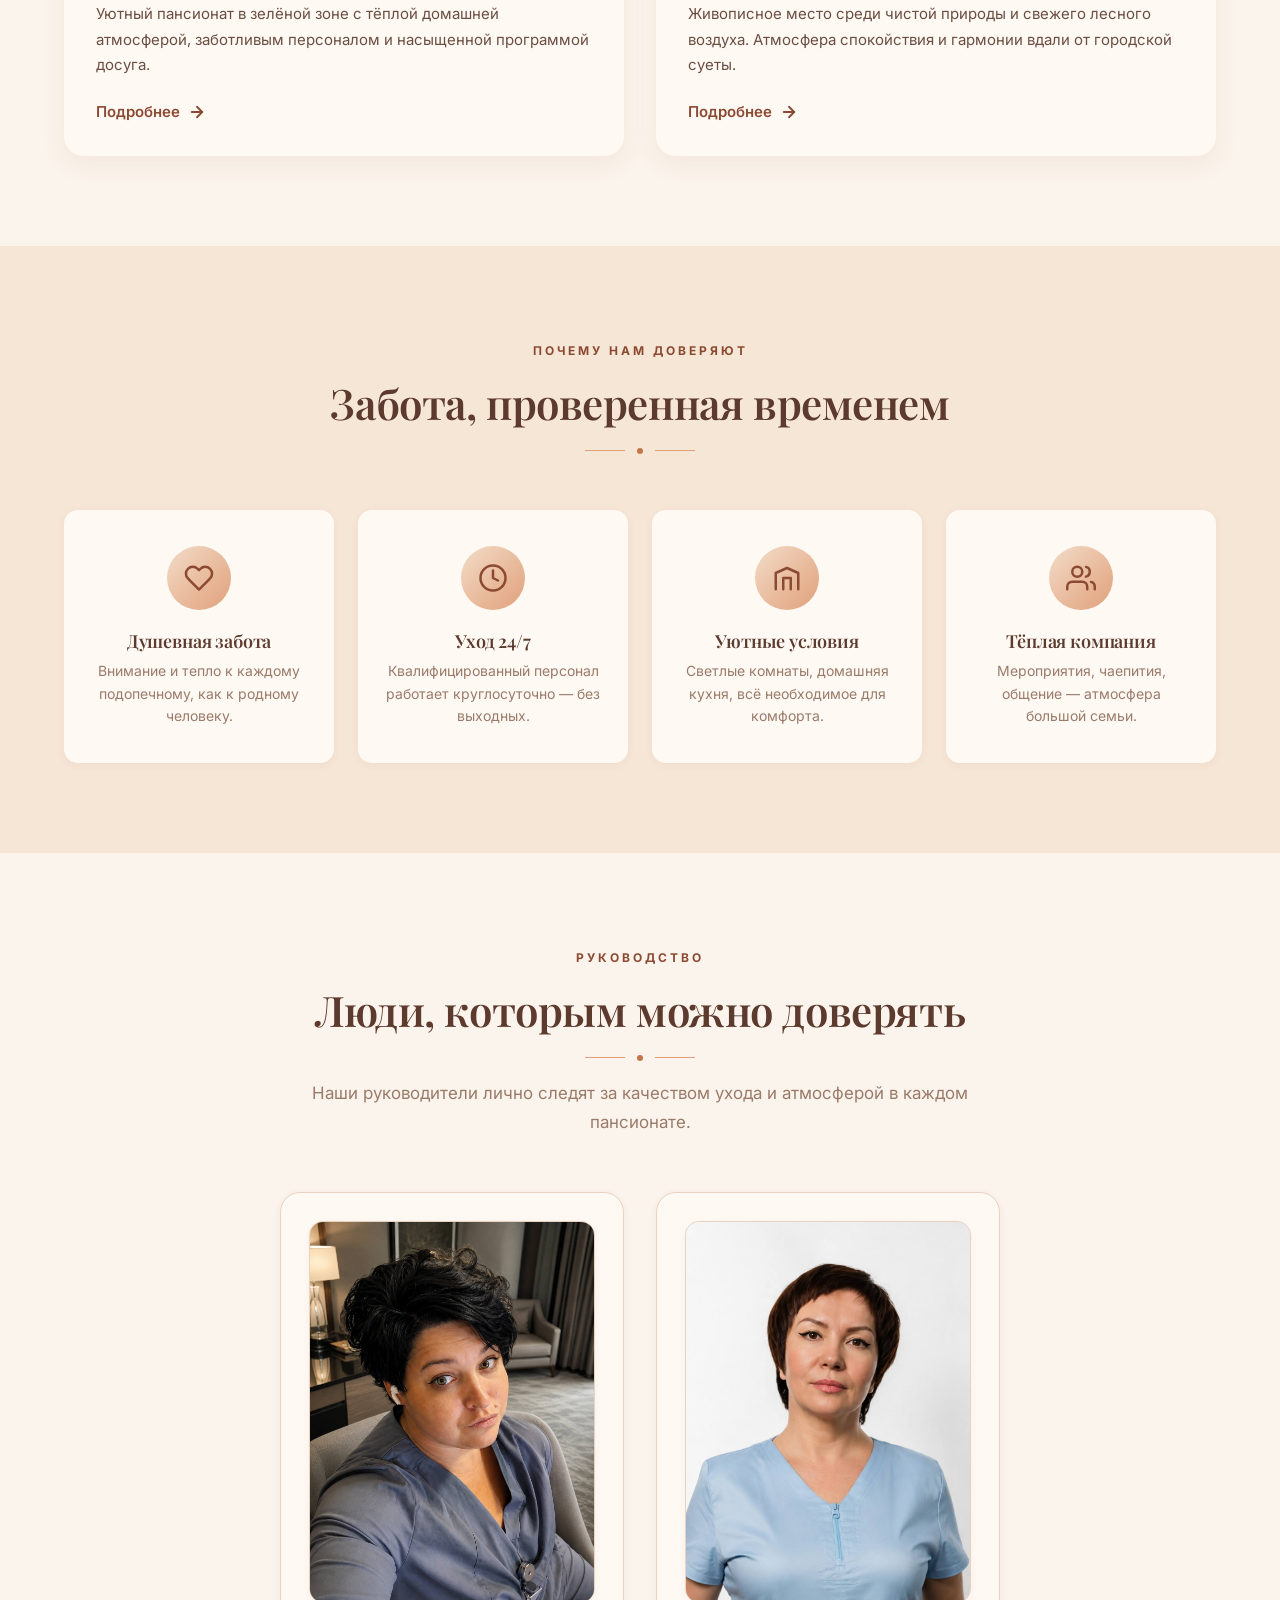
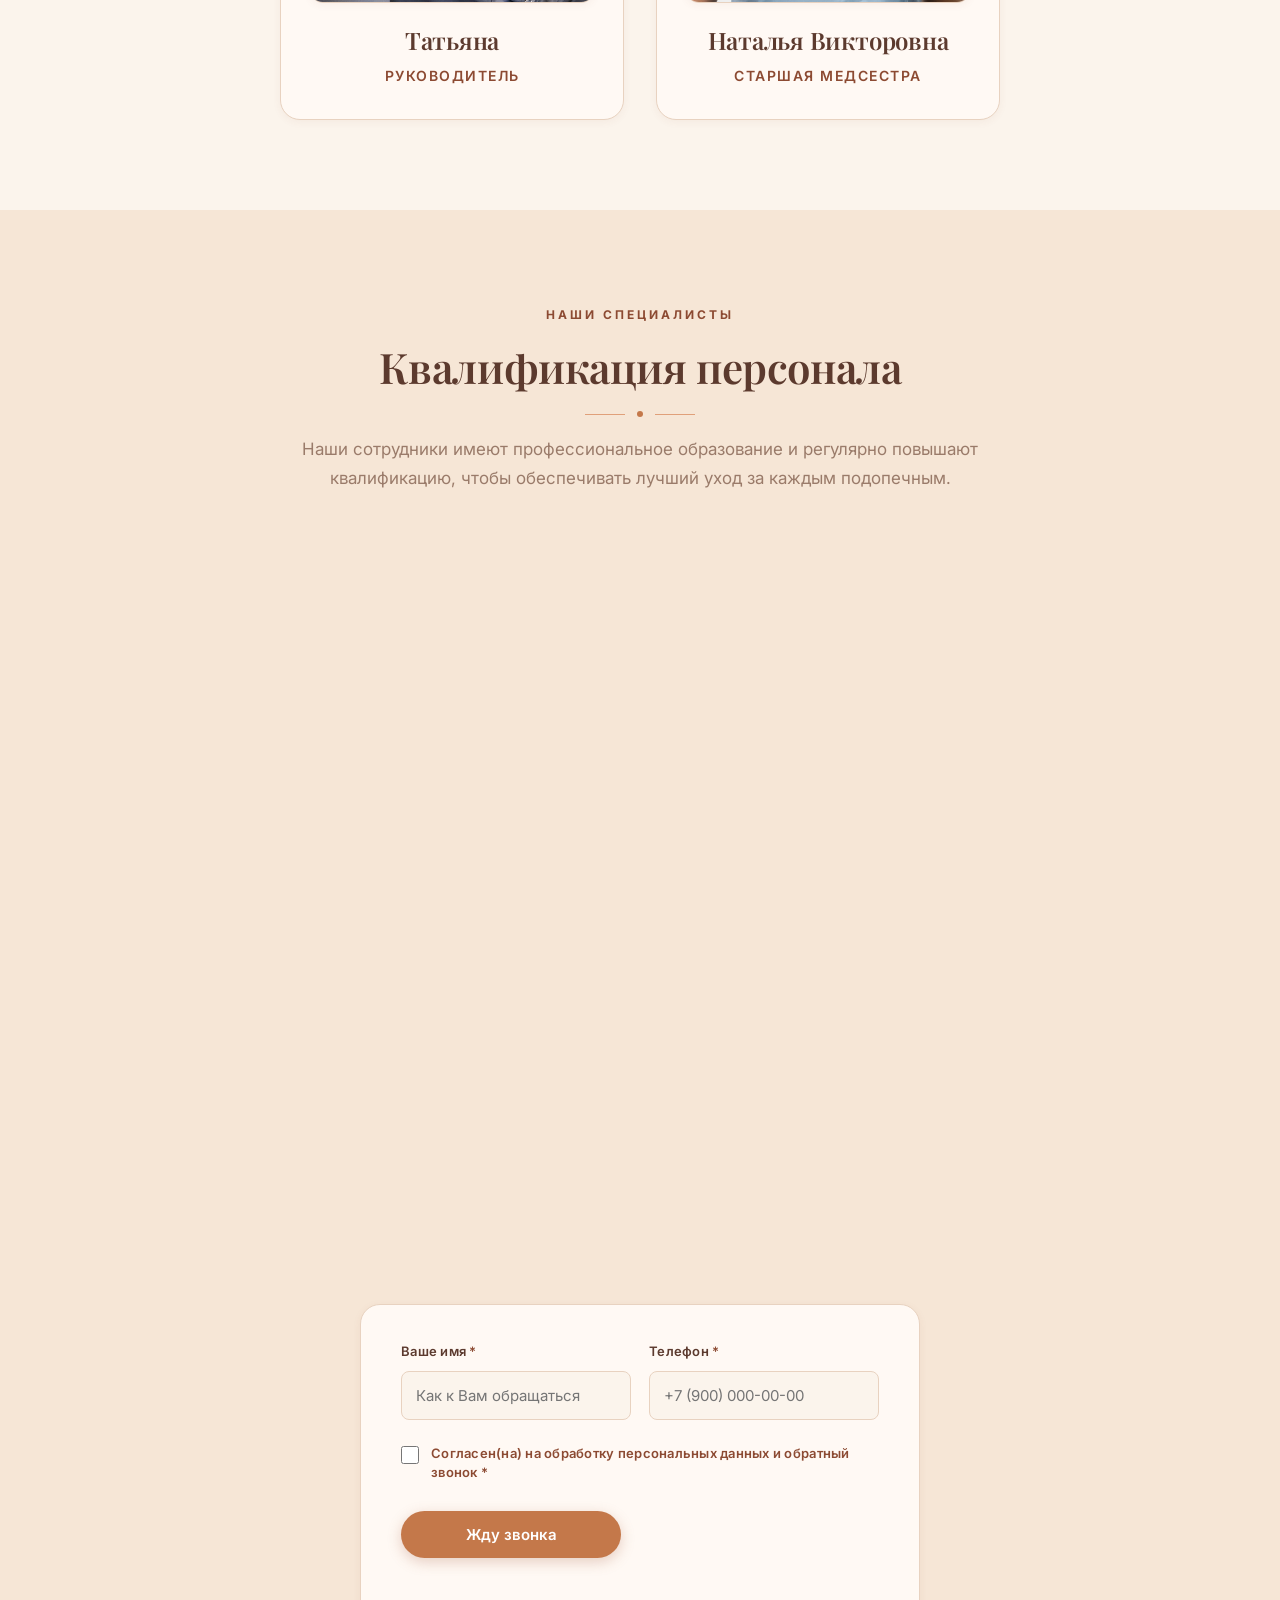
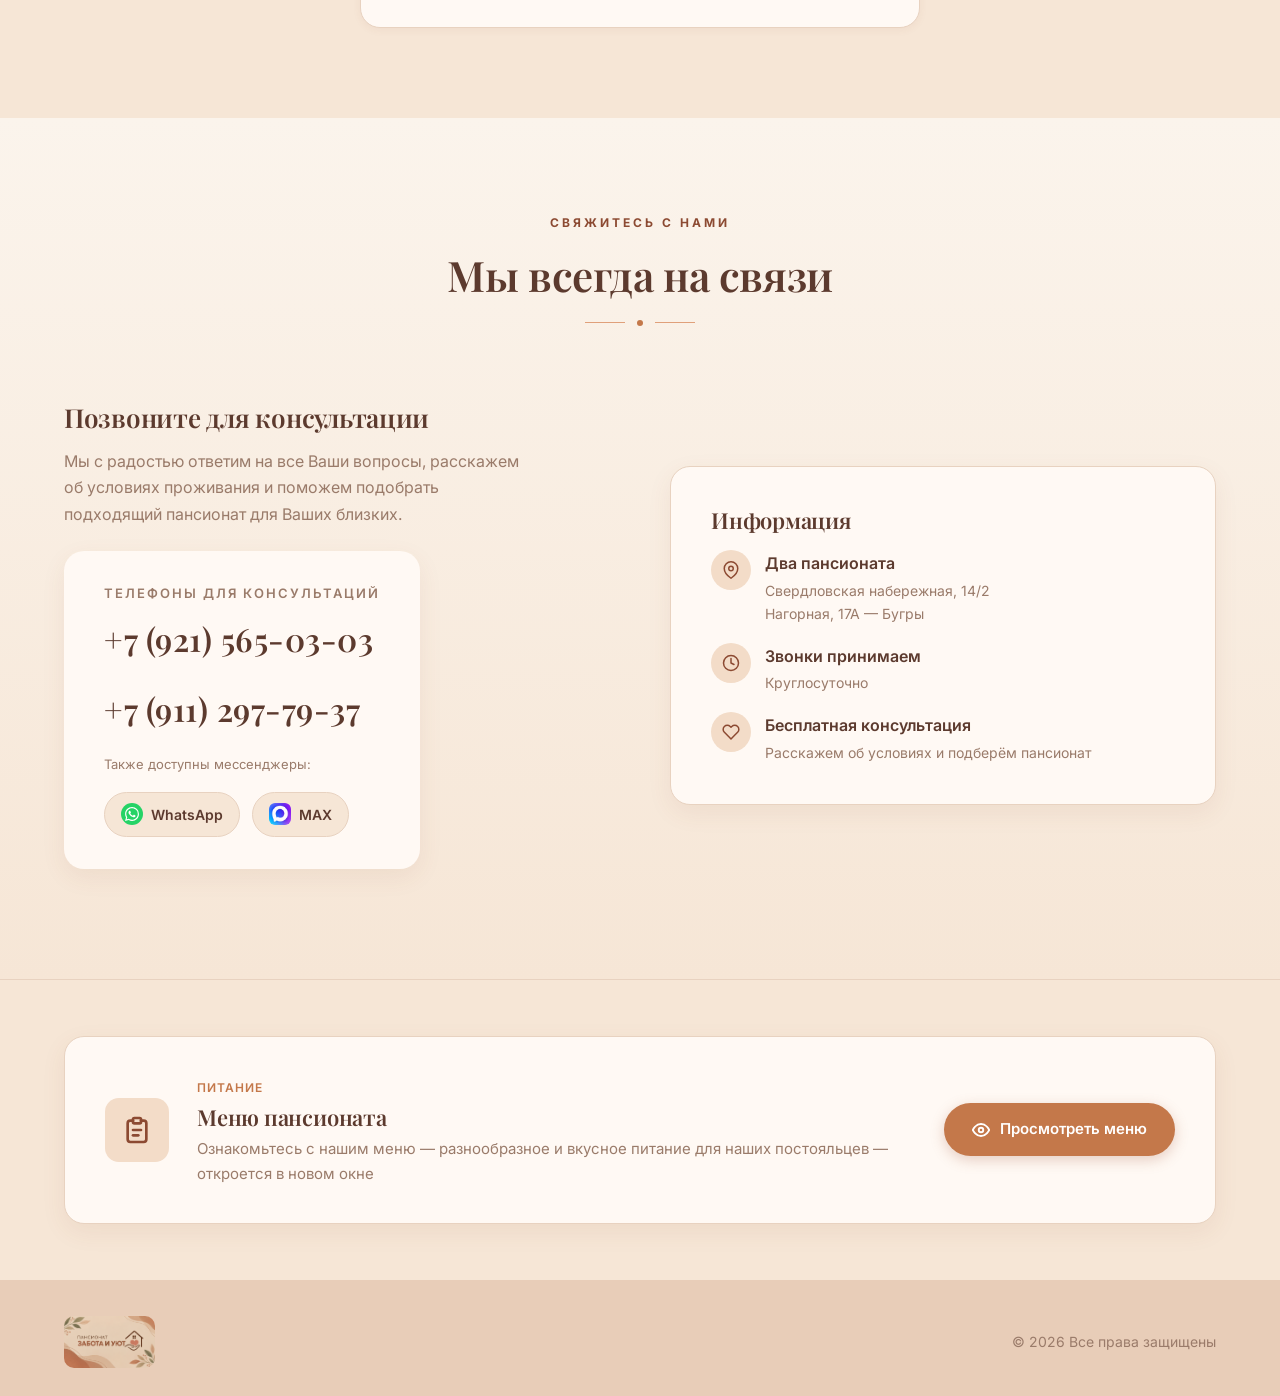
==== commit 03788846: "Shrink the header logo back to the smaller size." ====
--- a/index.html
+++ b/index.html
@@ -29,7 +29,7 @@
     <link rel="preconnect" href="https://fonts.gstatic.com" crossorigin>
     <link href="https://fonts.googleapis.com/css2?family=Inter:wght@400;500;600;700&family=Playfair+Display:ital,wght@0,500;0,600;0,700;1,500;1,600&display=swap" rel="stylesheet">
 
-    <link rel="stylesheet" href="assets/css/style.css?v=17">
+    <link rel="stylesheet" href="assets/css/style.css?v=18">
 </head>
 <body>
 
--- a/assets/css/style.css
+++ b/assets/css/style.css
@@ -117,10 +117,10 @@
 }
 
 .brand-logo {
-    width: min(280px, 52vw);
-    height: auto;
+    width: auto;
+    height: 58px;
     max-width: none;
-    border-radius: 16px;
+    border-radius: 10px;
     object-fit: contain;
     box-shadow: none;
     border: none;
@@ -804,10 +804,10 @@
 }
 
 .footer-brand img {
-    width: 220px;
-    height: auto;
+    width: auto;
+    height: 52px;
     max-width: none;
-    border-radius: 14px;
+    border-radius: 10px;
     object-fit: contain;
 }
 
@@ -1188,7 +1188,7 @@
     }
 
     .brand-text { display: none; }
-    .brand-logo { width: min(168px, 48vw); border-radius: 12px; }
+    .brand-logo { height: 46px; border-radius: 8px; }
 
     .features {
         grid-template-columns: 1fr;
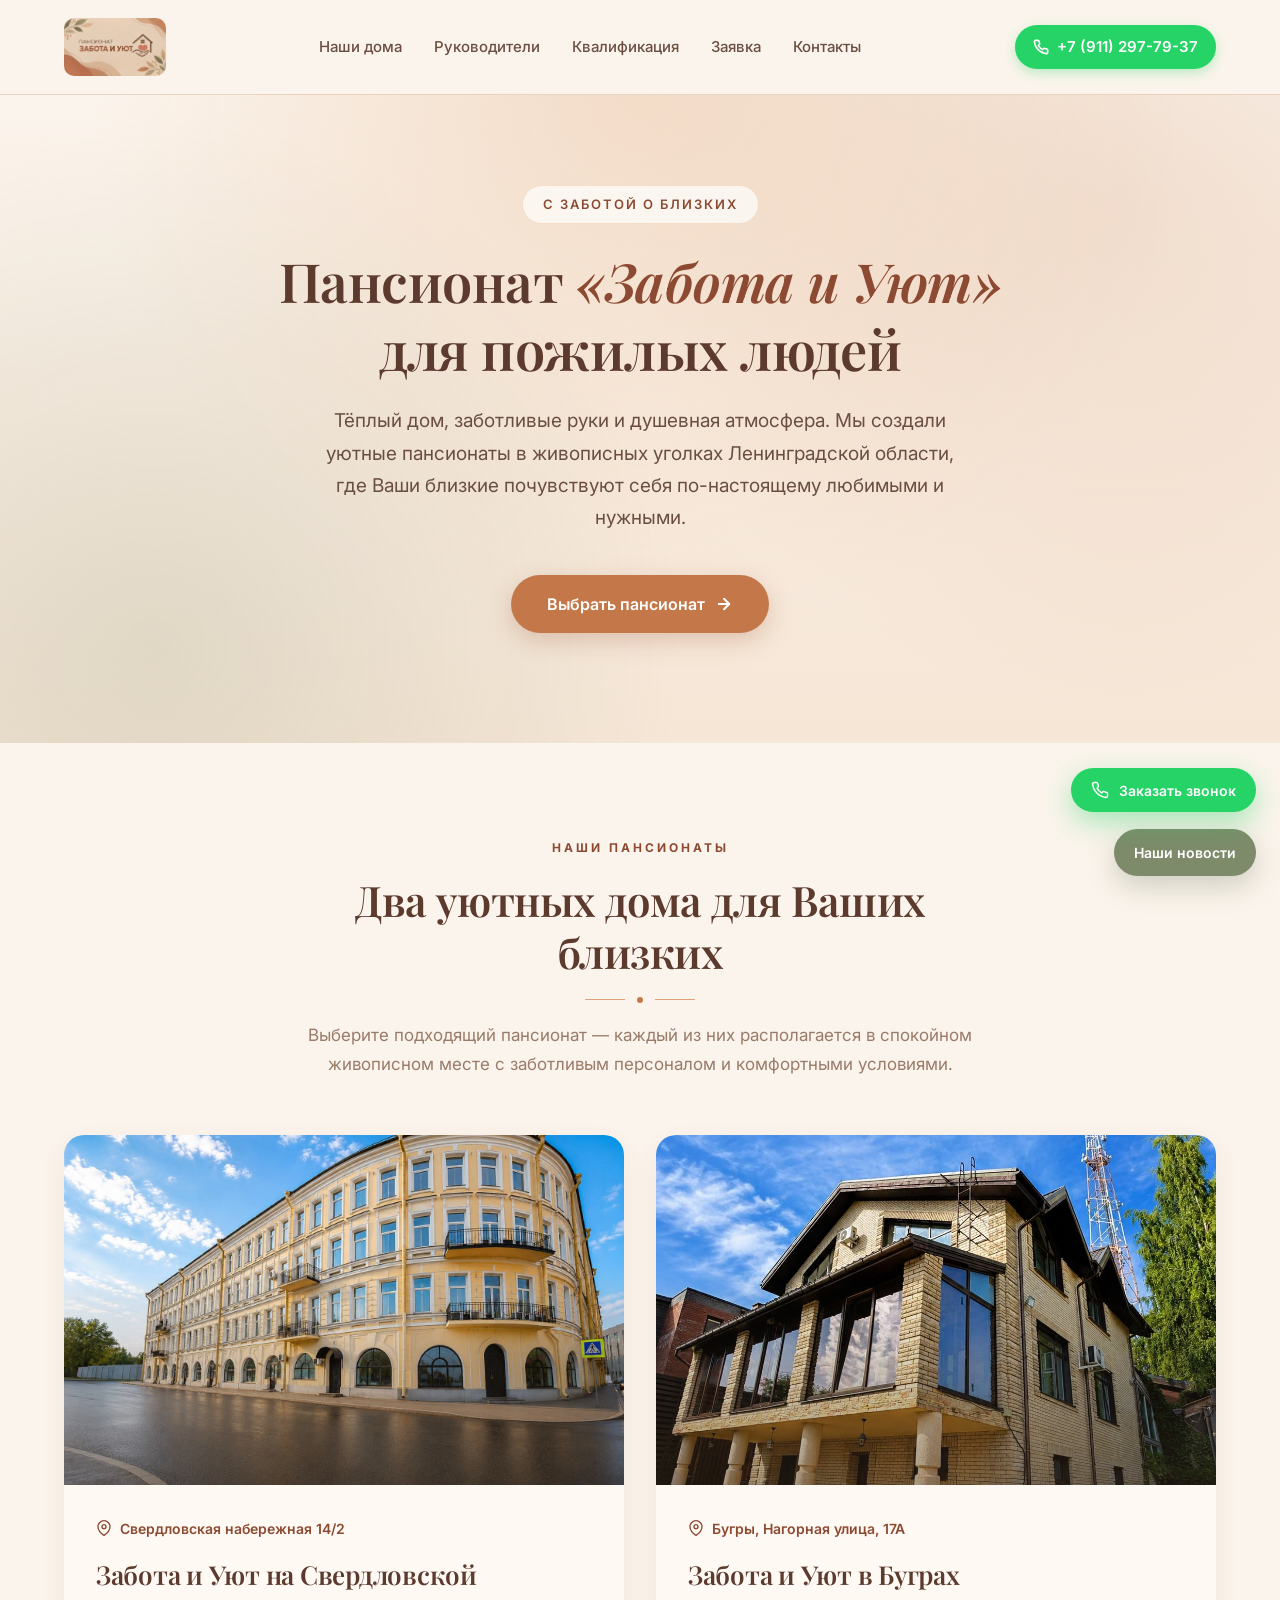
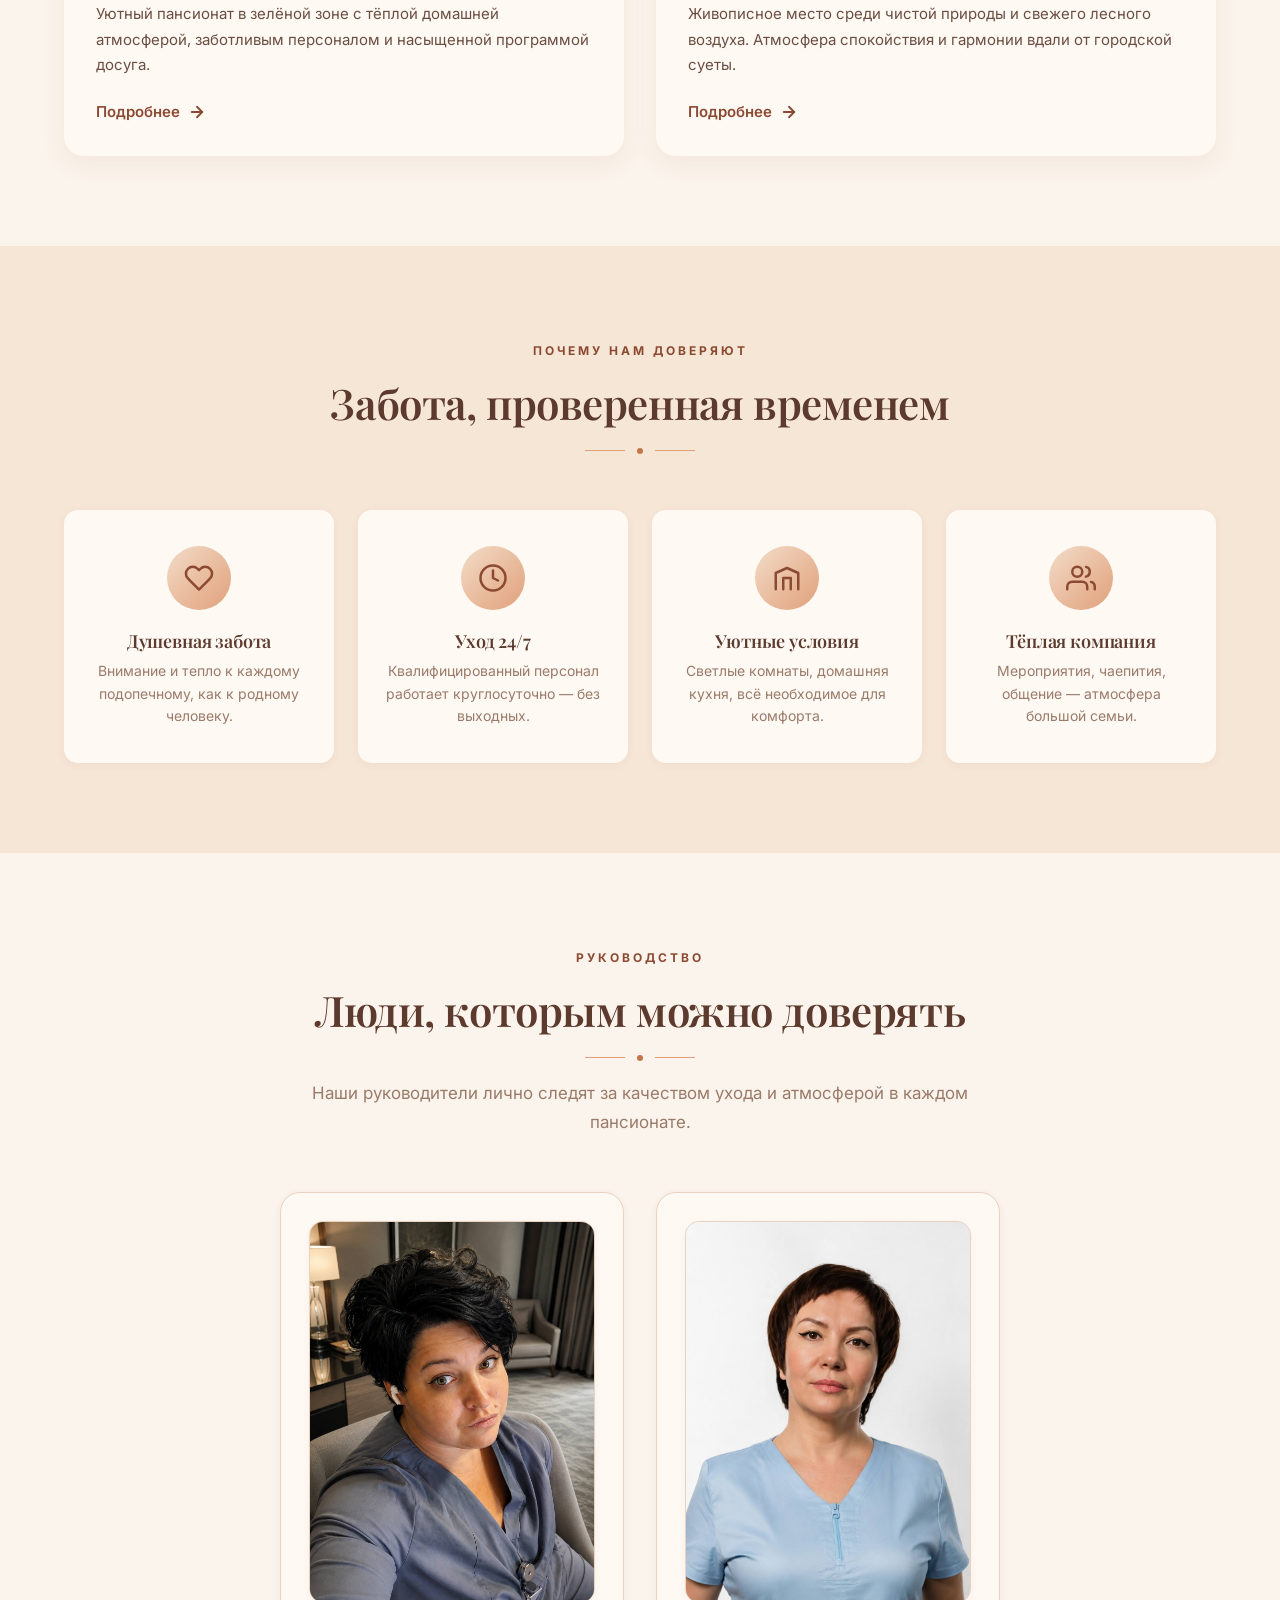
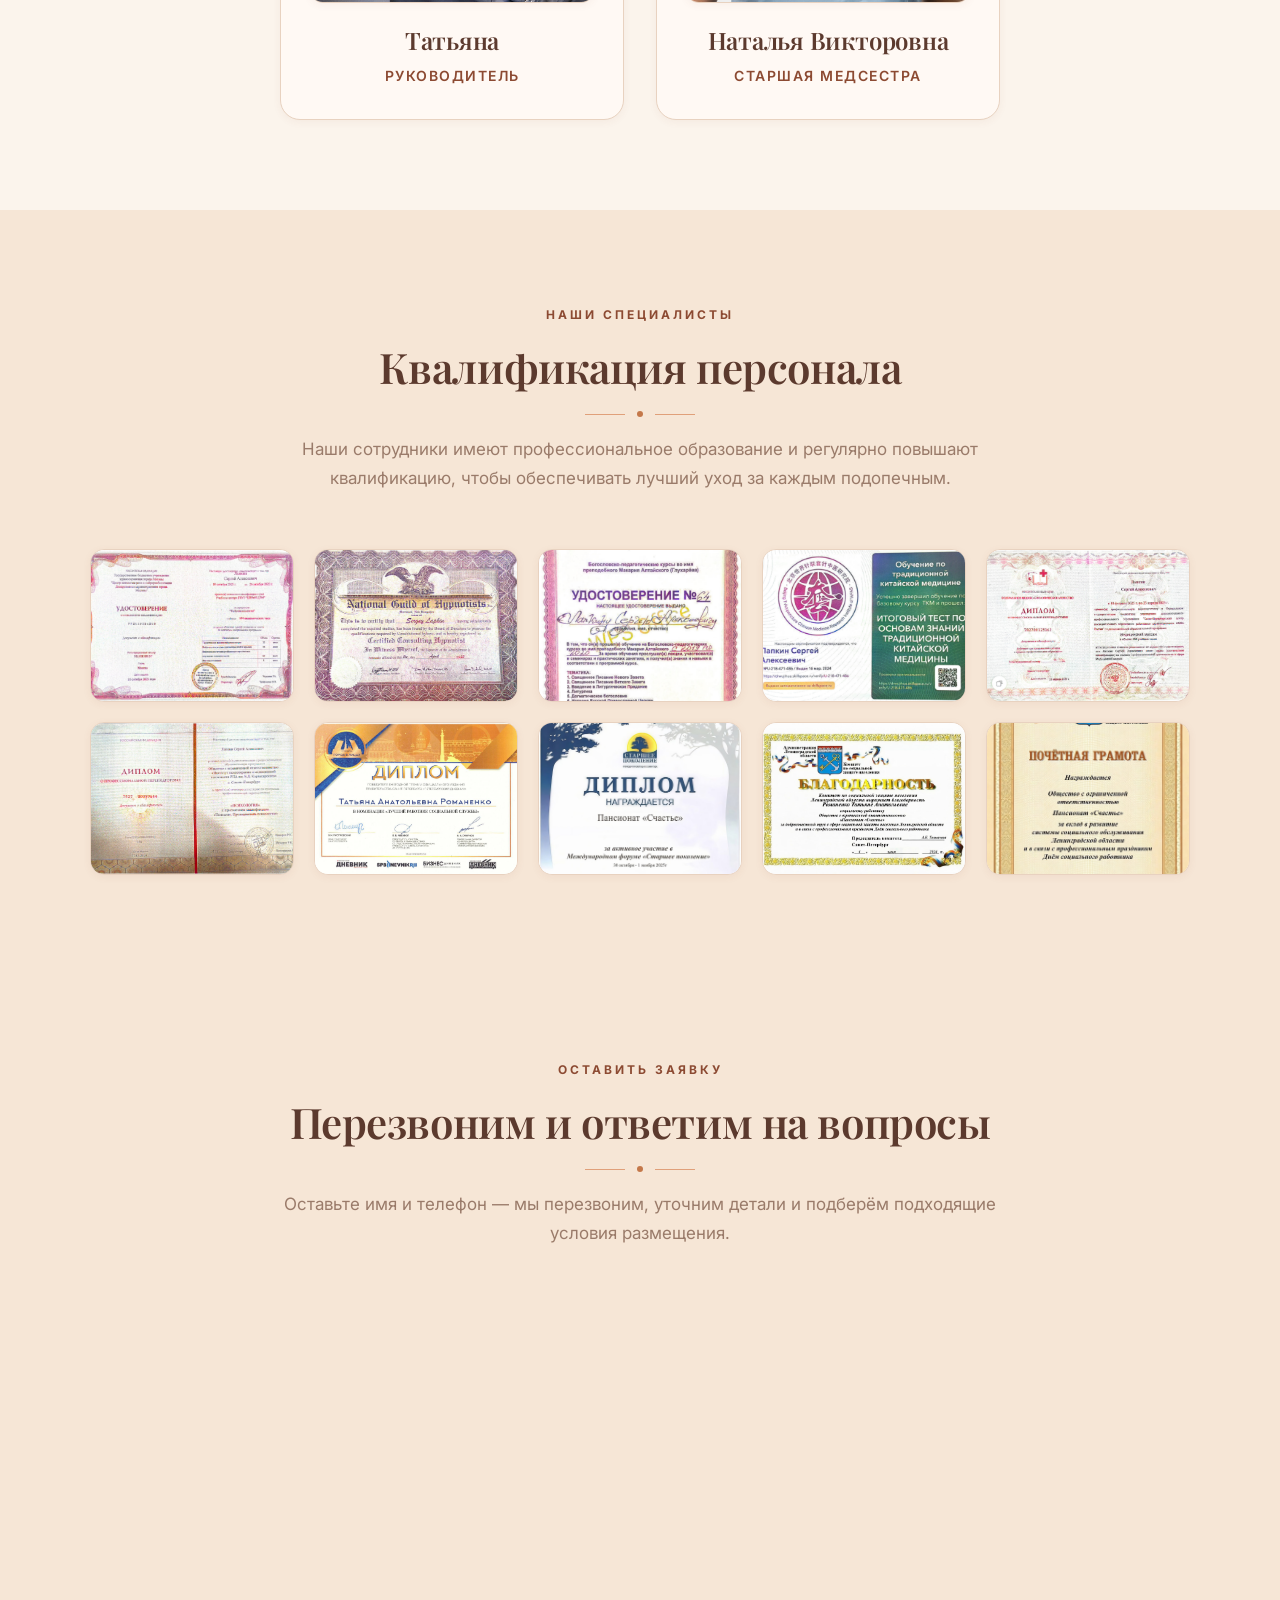
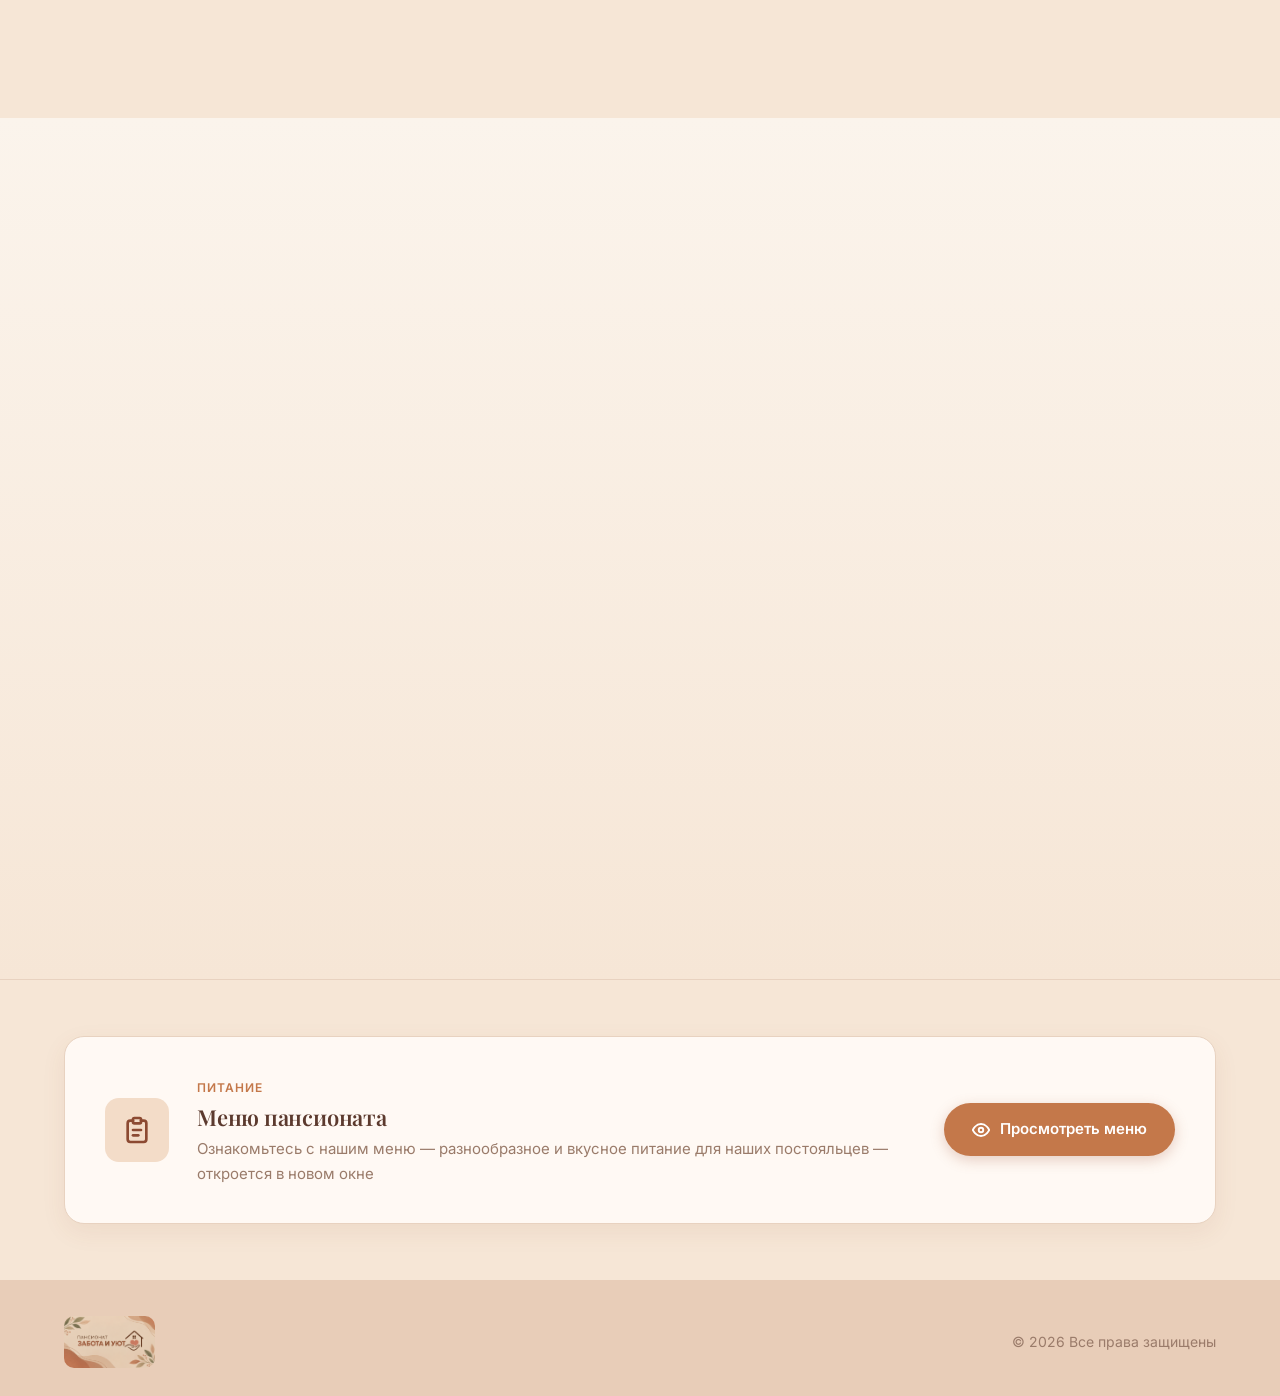
==== commit 6b27be46: "Point the browser tab icon at a new file so Safari drops the cached purple mark." ====
--- a/index.html
+++ b/index.html
@@ -21,9 +21,8 @@
     <title>Пансионат «Забота и Уют» — забота о пожилых людях в Ленинградской области</title>
     <meta name="description" content="Пансионат «Забота и Уют» — уютные дома для пожилых людей в живописных местах Ленинградской области. Круглосуточный уход, домашняя атмосфера, заботливый персонал.">
 
-    <link rel="icon" href="favicon.ico?v=4" sizes="any">
-    <link rel="icon" type="image/png" href="assets/img/favicon.png?v=4">
-    <link rel="apple-touch-icon" href="assets/img/apple-touch-icon.png?v=4">
+    <link rel="icon" type="image/png" sizes="64x64" href="assets/img/site-mark.png">
+    <link rel="apple-touch-icon" href="assets/img/site-mark.png">
 
     <link rel="preconnect" href="https://fonts.googleapis.com">
     <link rel="preconnect" href="https://fonts.gstatic.com" crossorigin>
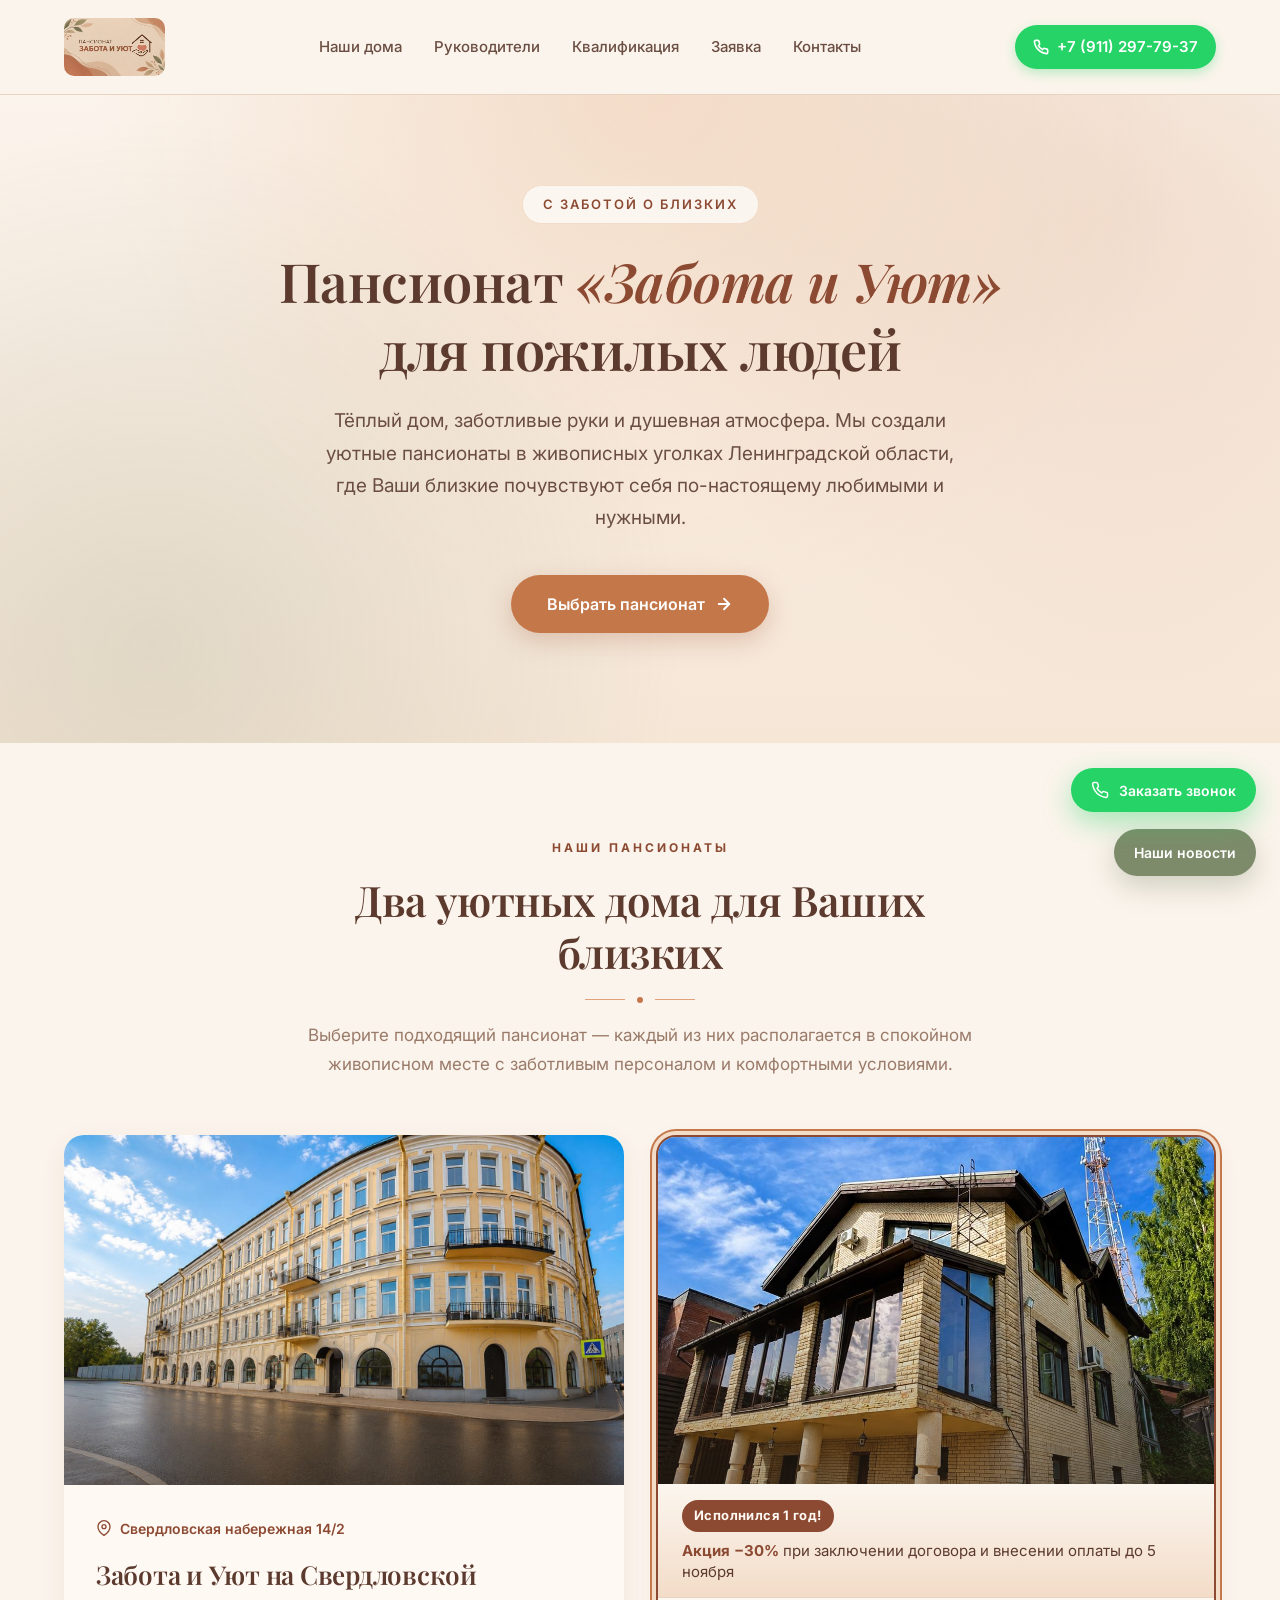
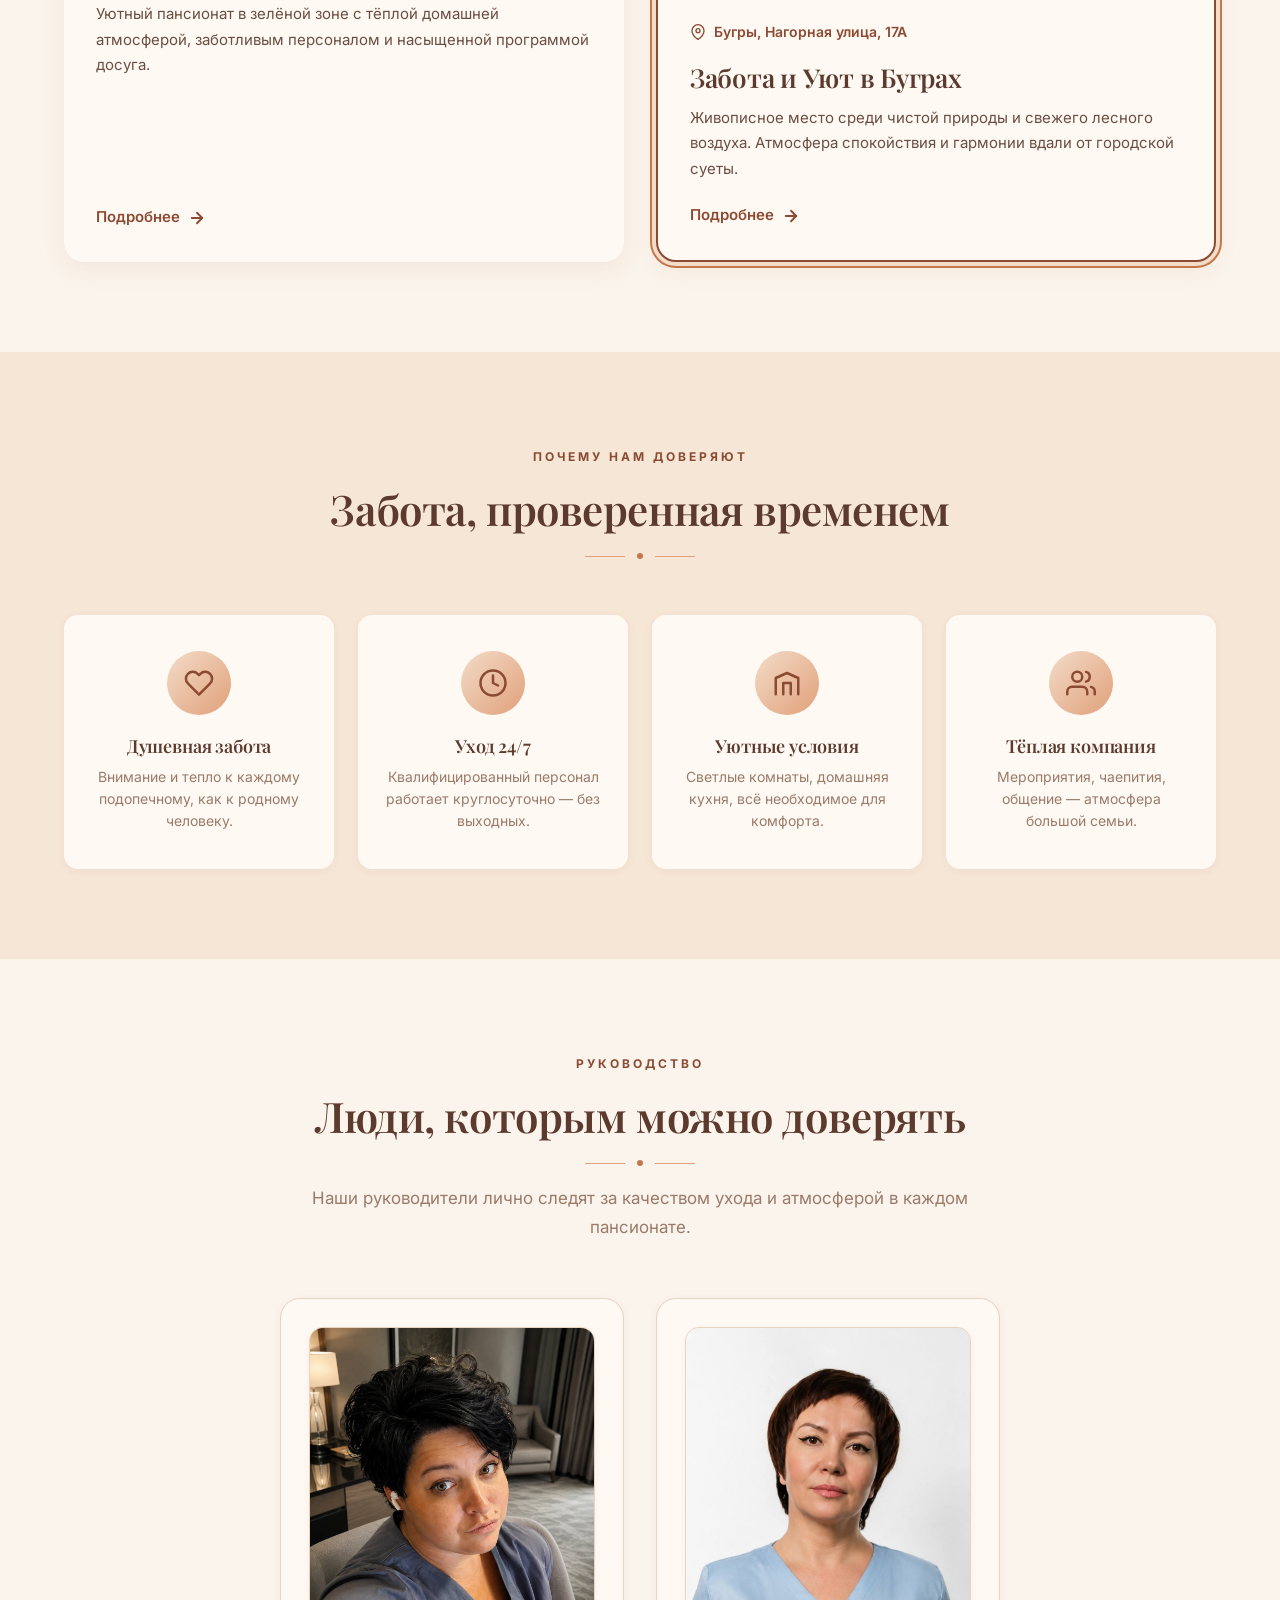
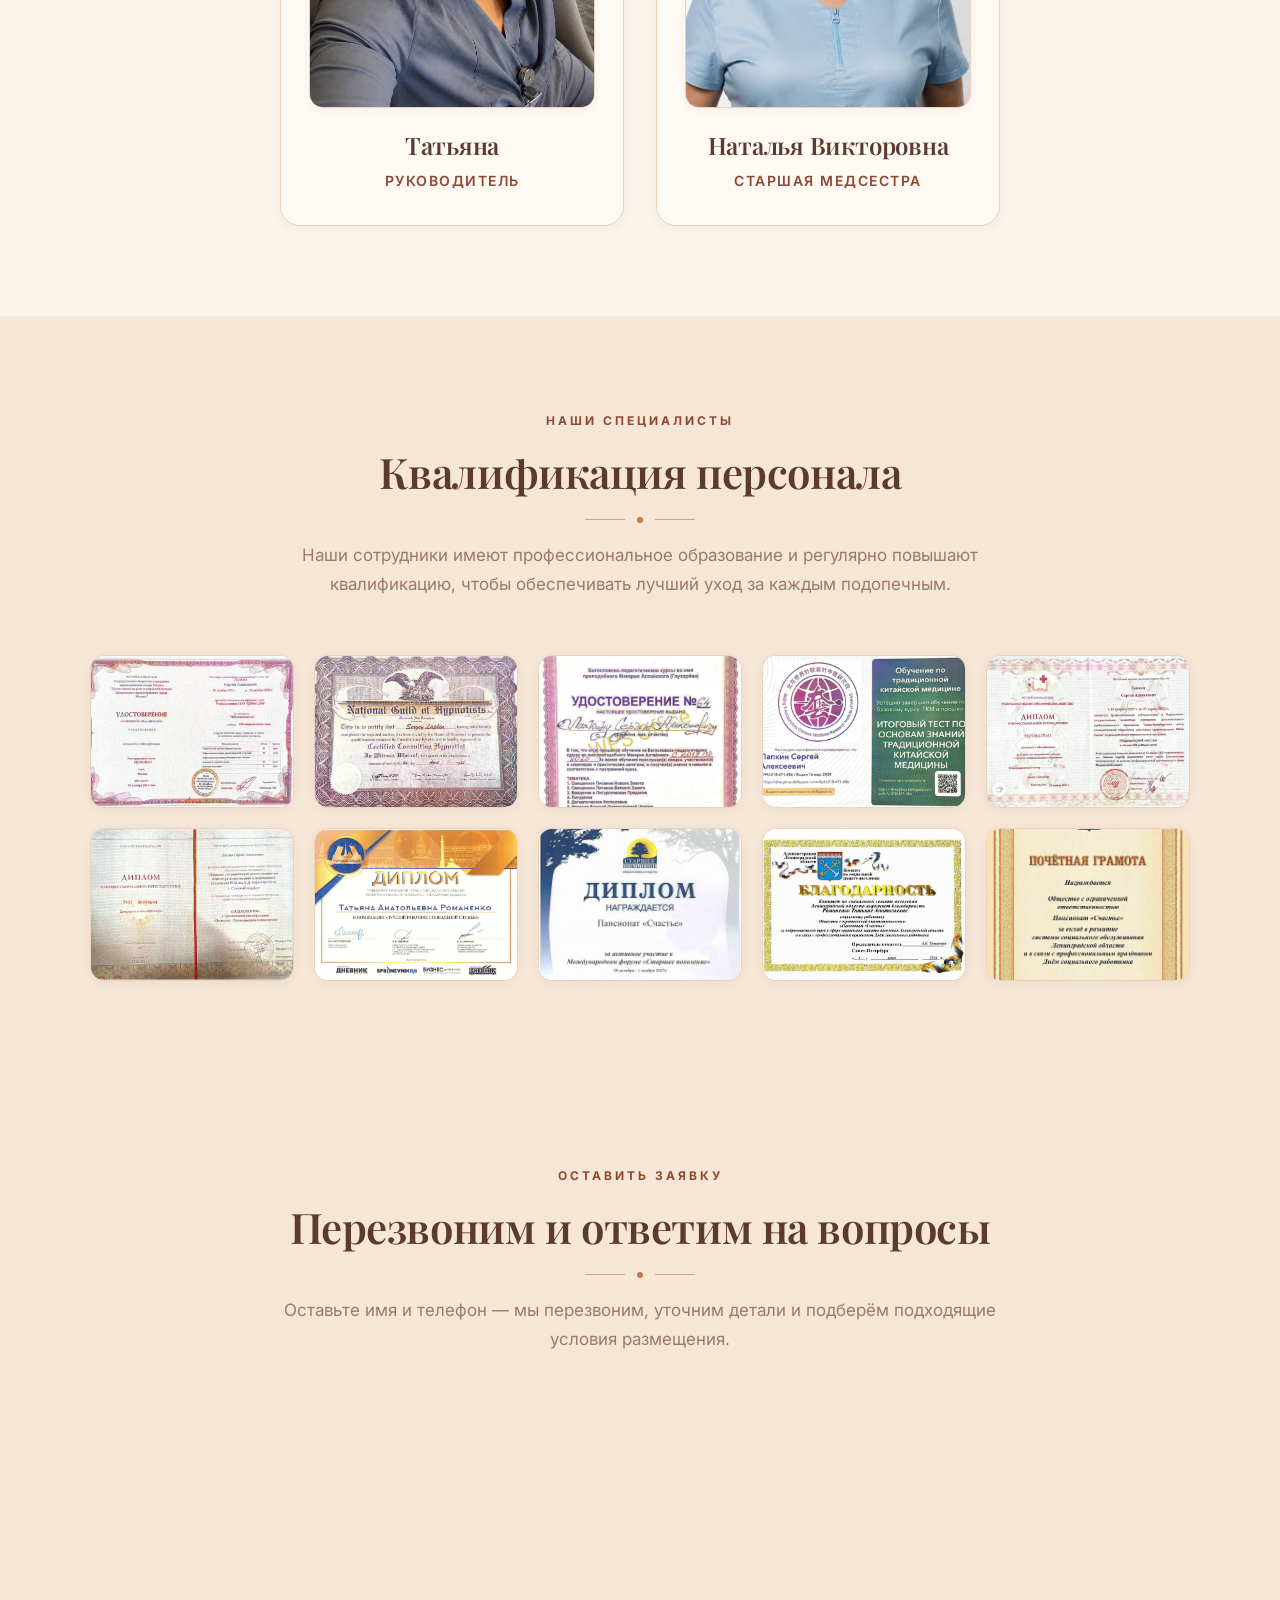
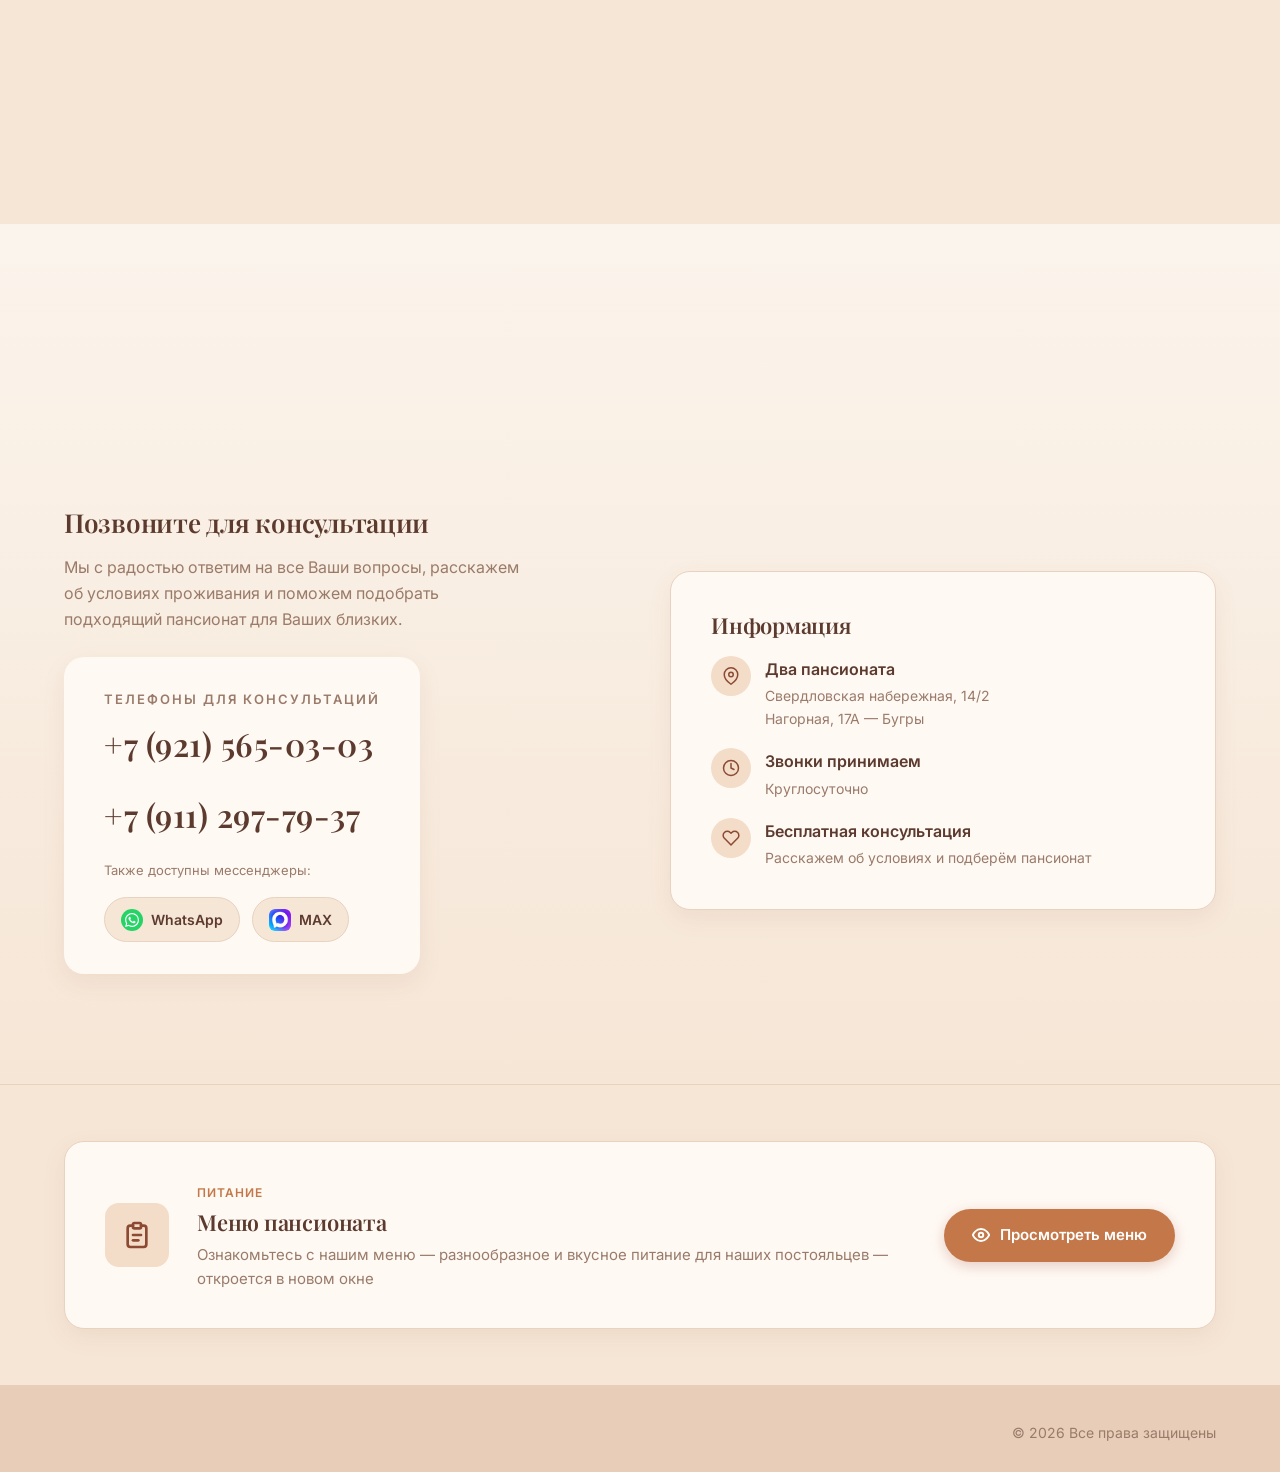
==== commit 45e5298d: "Publish the Bugry anniversary note and the current site files." ====
--- a/index.html
+++ b/index.html
@@ -28,7 +28,7 @@
     <link rel="preconnect" href="https://fonts.gstatic.com" crossorigin>
     <link href="https://fonts.googleapis.com/css2?family=Inter:wght@400;500;600;700&family=Playfair+Display:ital,wght@0,500;0,600;0,700;1,500;1,600&display=swap" rel="stylesheet">
 
-    <link rel="stylesheet" href="assets/css/style.css?v=18">
+    <link rel="stylesheet" href="assets/css/style.css?v=20">
 </head>
 <body>
 
@@ -36,7 +36,7 @@
     <header class="header">
         <div class="header-inner">
             <a href="index.html" class="brand">
-                <img src="assets/img/logo.png?v=5" alt="Пансионат «Забота и уют»" class="brand-logo">
+                <img src="assets/img/logo.png?v=6" alt="Пансионат «Забота и уют»" class="brand-logo">
                 <div class="brand-text">
                     <span class="brand-name">Забота и Уют</span>
                     <span class="brand-tagline">Пансионат для пожилых</span>
@@ -127,10 +127,14 @@
                     </div>
                 </div>
 
-                <div class="location-card reveal">
+                <div class="location-card location-card--anniversary reveal">
                     <a href="bugri.html" class="location-card-image">
                         <img src="assets/img/bugri/bugri-main.jpg" alt="Пансионат в Буграх">
                     </a>
+                    <div class="anniversary-note">
+                        <p class="anniversary-year">Исполнился 1 год!</p>
+                        <p class="anniversary-offer"><strong>Акция −30%</strong> при заключении договора и внесении оплаты до 5 ноября</p>
+                    </div>
                     <div class="location-card-body">
                         <a class="location-card-address" href="https://yandex.ru/maps?ol=geo&text=%D0%9D%D0%B0%D0%B3%D0%BE%D1%80%D0%BD%D0%B0%D1%8F%20%D1%83%D0%BB%D0%B8%D1%86%D0%B0,%2017%D0%90&sll=30.397220,60.103194&sspn=0.004099,0.008211&si=jnpdjh1b2urgavdk56daxmffhm" target="_blank" rel="noopener">
                             <svg viewBox="0 0 24 24" fill="none" stroke="currentColor" stroke-width="2" stroke-linecap="round" stroke-linejoin="round">
@@ -258,12 +262,12 @@
             </div>
 
             <div class="qual-grid reveal">
-                <div class="qual-item" data-index="0"><img src="assets/img/qualification/diploma-01.png" alt="Диплом 1" loading="lazy"></div>
-                <div class="qual-item" data-index="1"><img src="assets/img/qualification/diploma-02.png" alt="Диплом 2" loading="lazy"></div>
-                <div class="qual-item" data-index="2"><img src="assets/img/qualification/diploma-03.png" alt="Диплом 3" loading="lazy"></div>
-                <div class="qual-item" data-index="3"><img src="assets/img/qualification/diploma-04.png" alt="Диплом 4" loading="lazy"></div>
-                <div class="qual-item" data-index="4"><img src="assets/img/qualification/diploma-05.png" alt="Диплом 5" loading="lazy"></div>
-                <div class="qual-item" data-index="5"><img src="assets/img/qualification/diploma-06.png" alt="Диплом 6" loading="lazy"></div>
+                <div class="qual-item" data-index="0"><img src="assets/img/qualification/diploma-01.jpg" alt="Диплом 1" loading="lazy"></div>
+                <div class="qual-item" data-index="1"><img src="assets/img/qualification/diploma-02.jpg" alt="Диплом 2" loading="lazy"></div>
+                <div class="qual-item" data-index="2"><img src="assets/img/qualification/diploma-03.jpg" alt="Диплом 3" loading="lazy"></div>
+                <div class="qual-item" data-index="3"><img src="assets/img/qualification/diploma-04.jpg" alt="Диплом 4" loading="lazy"></div>
+                <div class="qual-item" data-index="4"><img src="assets/img/qualification/diploma-05.jpg" alt="Диплом 5" loading="lazy"></div>
+                <div class="qual-item" data-index="5"><img src="assets/img/qualification/diploma-06.jpg" alt="Диплом 6" loading="lazy"></div>
                 <div class="qual-item" data-index="6"><img src="assets/img/qualification/diploma-07.jpg" alt="Диплом 7" loading="lazy"></div>
                 <div class="qual-item" data-index="7"><img src="assets/img/qualification/diploma-08.jpg" alt="Диплом 8" loading="lazy"></div>
                 <div class="qual-item" data-index="8"><img src="assets/img/qualification/diploma-09.jpg" alt="Диплом 9" loading="lazy"></div>
@@ -497,10 +501,6 @@
     <footer class="footer">
         <div class="container">
             <div class="footer-inner">
-                <div class="footer-brand">
-                    <img src="assets/img/logo.png?v=5" alt="Пансионат «Забота и уют»">
-                    <span class="footer-brand-text">Пансионат «Забота и Уют»</span>
-                </div>
                 <div class="footer-copy">© 2026 Все права защищены</div>
             </div>
         </div>
--- a/assets/css/style.css
+++ b/assets/css/style.css
@@ -481,6 +481,55 @@
     height: 18px;
 }
 
+.location-card--anniversary {
+    border: 2px solid var(--accent-dark);
+    box-shadow:
+        0 0 0 4px var(--accent-soft),
+        0 0 0 6px var(--accent),
+        var(--shadow-md);
+}
+
+.location-card--anniversary:hover {
+    box-shadow:
+        0 0 0 4px var(--accent-soft),
+        0 0 0 6px var(--accent),
+        var(--shadow-lg);
+}
+
+.anniversary-note {
+    padding: 16px 24px 14px;
+    background:
+        linear-gradient(180deg, #FBF6EF 0%, var(--accent-soft) 100%);
+    border-bottom: 1px solid var(--border);
+}
+
+.anniversary-year {
+    display: inline-block;
+    margin-bottom: 8px;
+    padding: 5px 12px;
+    border-radius: var(--radius-full);
+    background: var(--accent-dark);
+    color: var(--bg-card);
+    font-size: 13px;
+    font-weight: 700;
+    letter-spacing: 0.03em;
+}
+
+.anniversary-offer {
+    color: var(--text-dark);
+    font-size: 15px;
+    line-height: 1.45;
+}
+
+.anniversary-offer strong {
+    color: var(--accent-dark);
+    font-weight: 700;
+}
+
+.location-card--anniversary .location-card-body {
+    padding-top: 22px;
+}
+
 /* ============================================
    FEATURES (advantages)
    ============================================ */
@@ -791,28 +840,10 @@
 
 .footer-inner {
     display: flex;
-    justify-content: space-between;
+    justify-content: flex-end;
     align-items: center;
     gap: 30px;
     flex-wrap: wrap;
-}
-
-.footer-brand {
-    display: flex;
-    align-items: center;
-    gap: 14px;
-}
-
-.footer-brand img {
-    width: auto;
-    height: 52px;
-    max-width: none;
-    border-radius: 10px;
-    object-fit: contain;
-}
-
-.footer-brand-text {
-    display: none;
 }
 
 .footer-copy {
@@ -1223,6 +1254,7 @@
 
     .footer-inner {
         flex-direction: column;
+        justify-content: center;
         text-align: center;
     }
 }
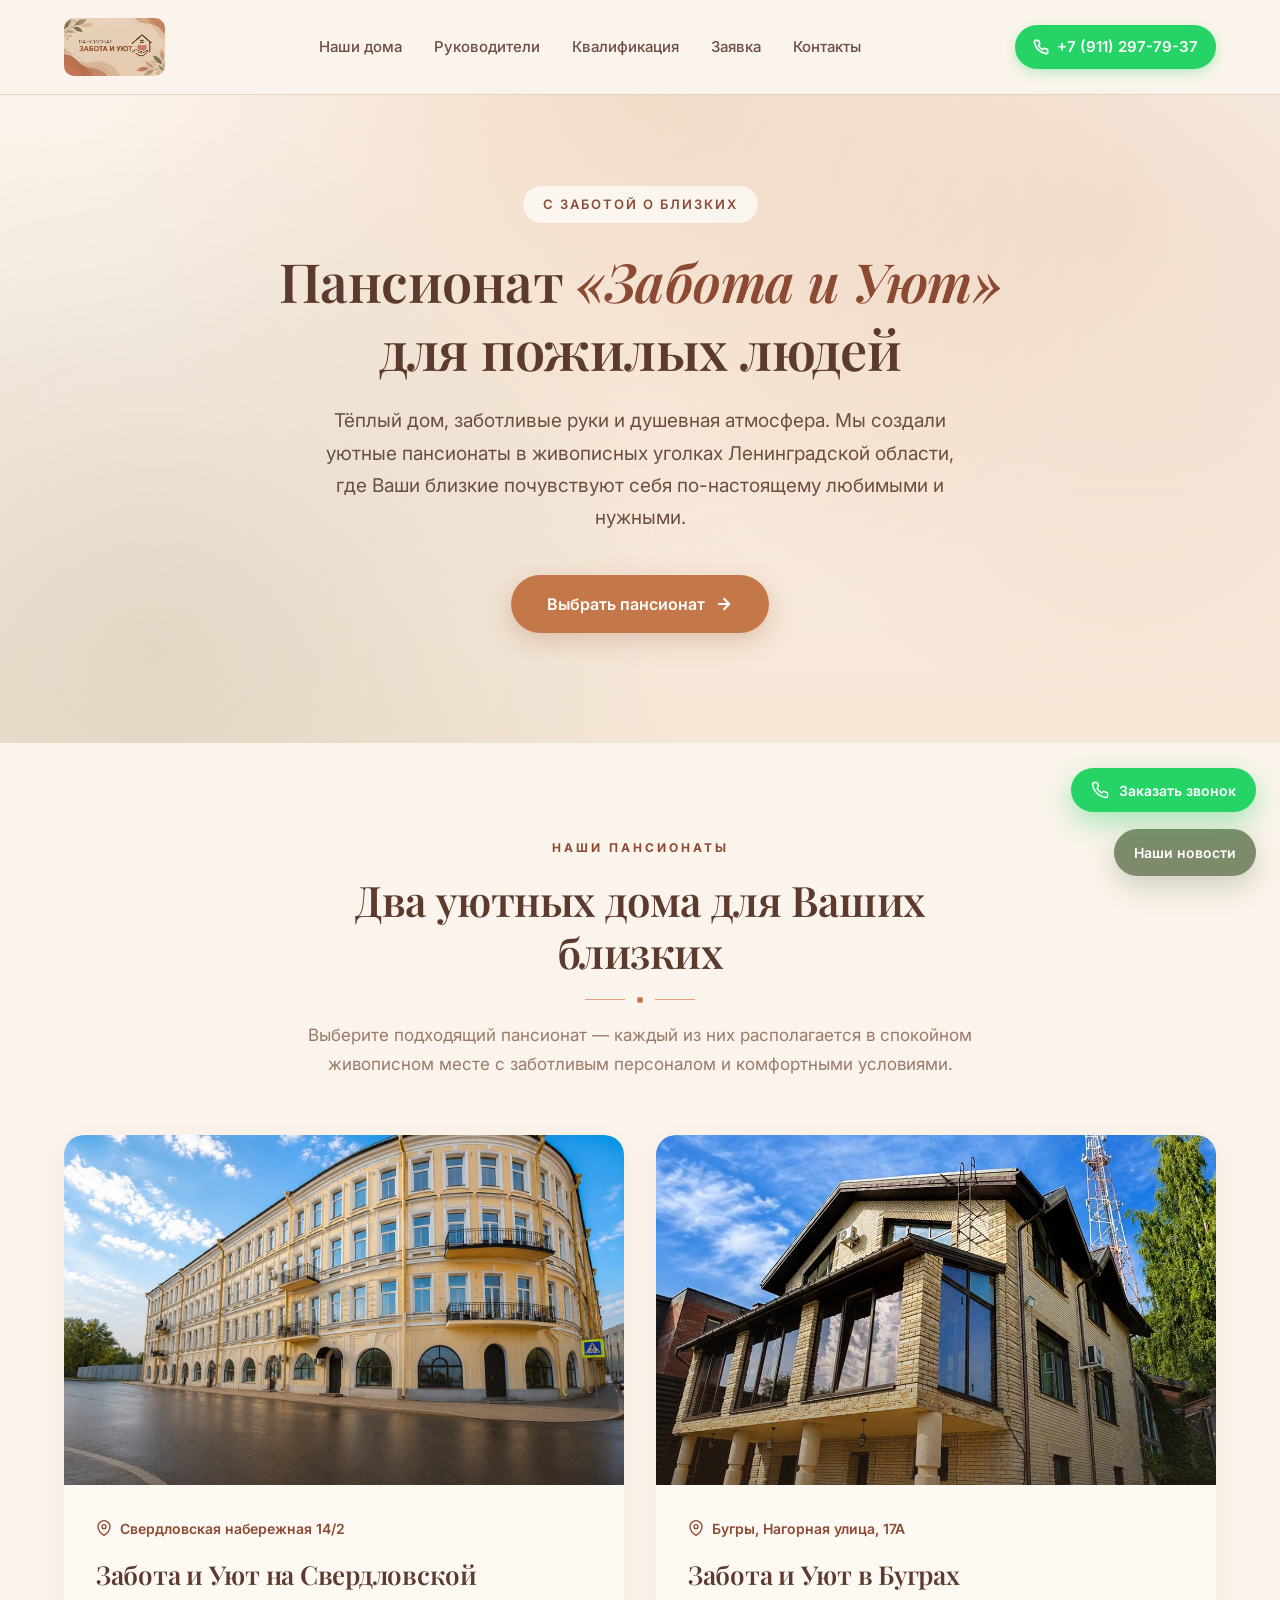
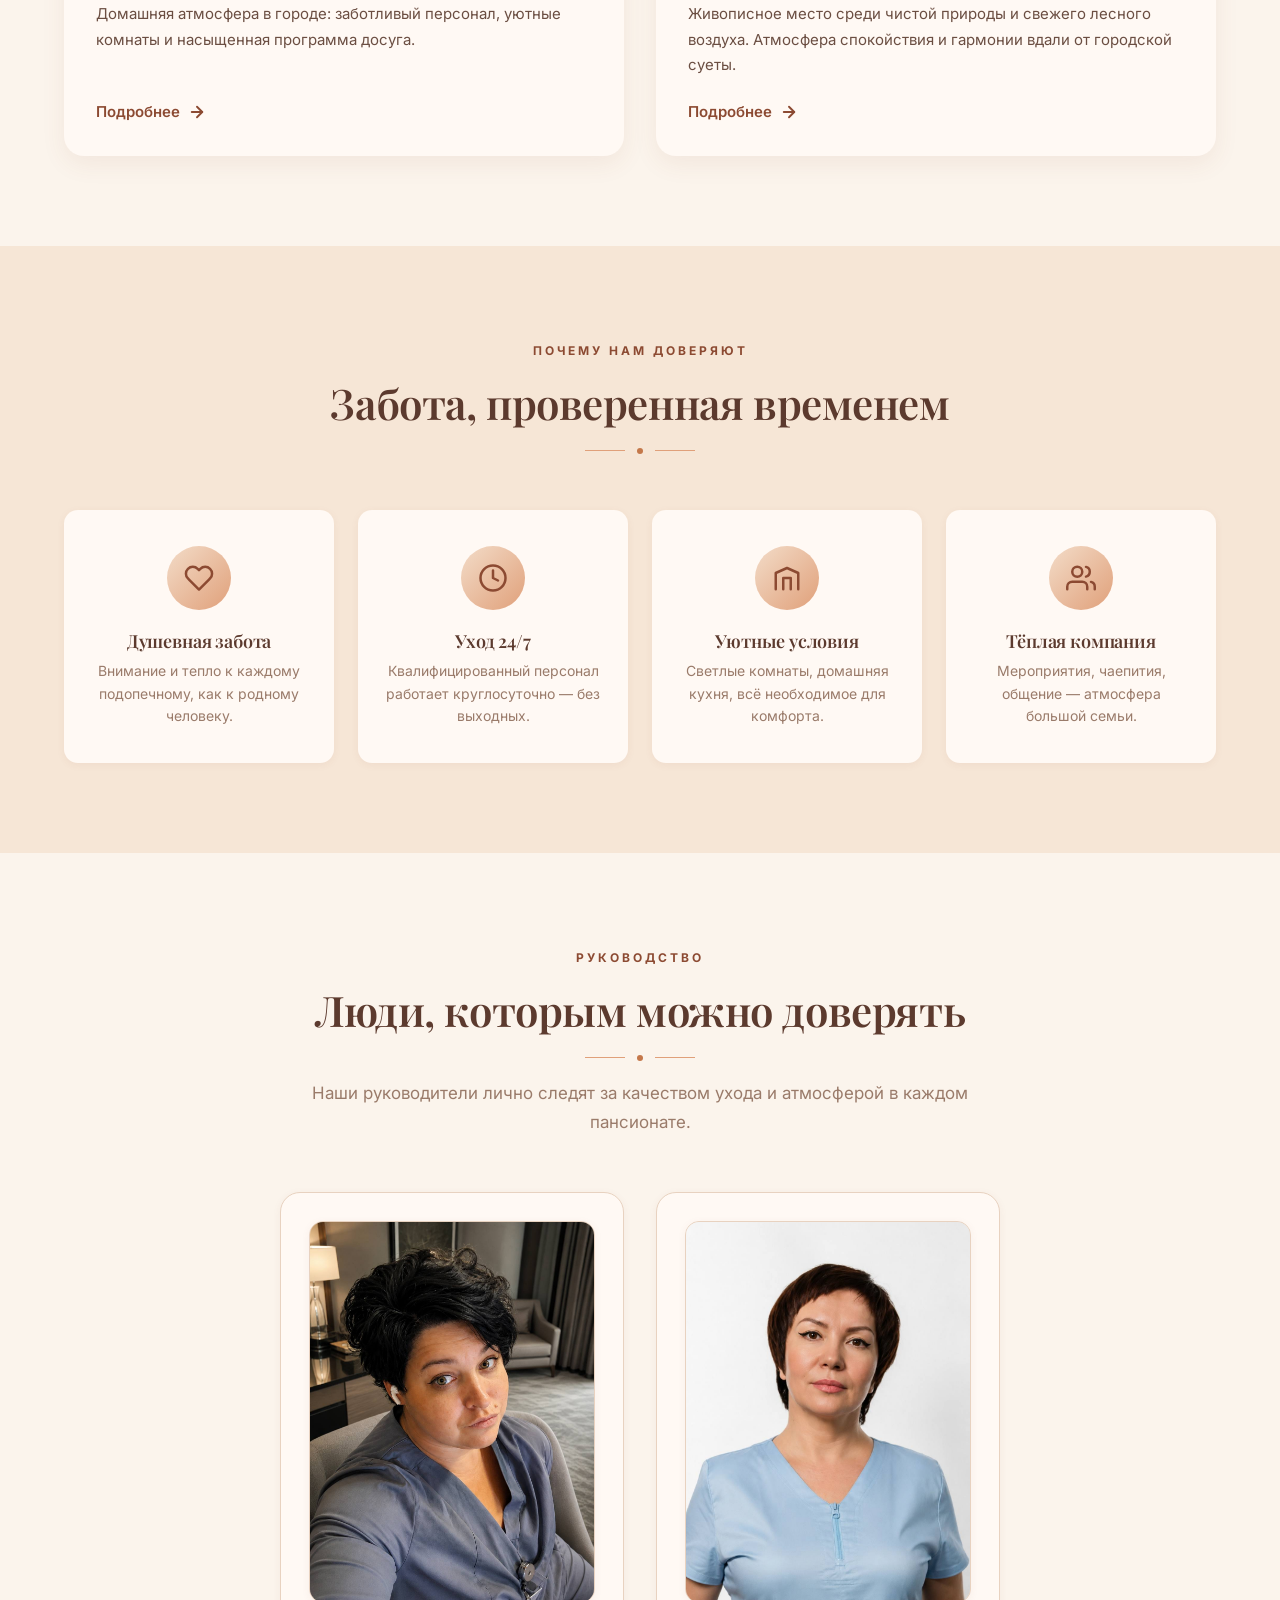
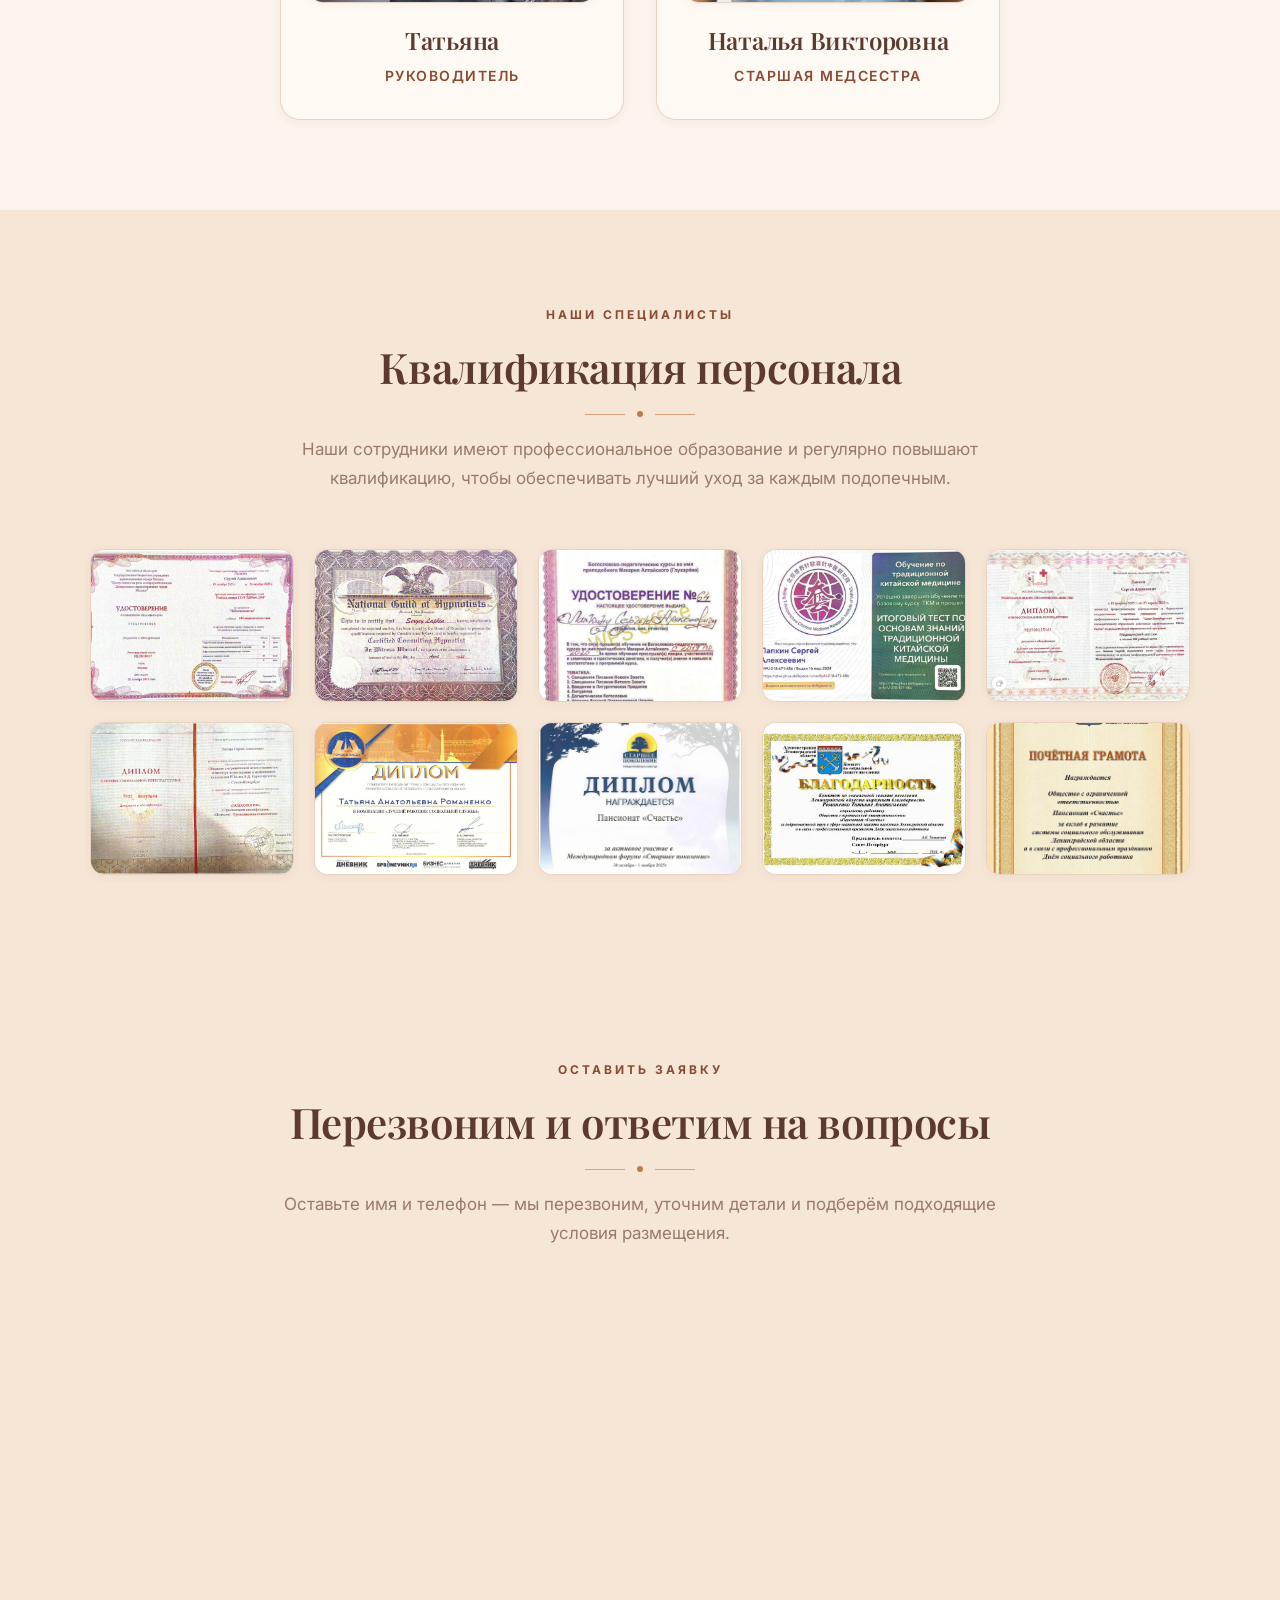
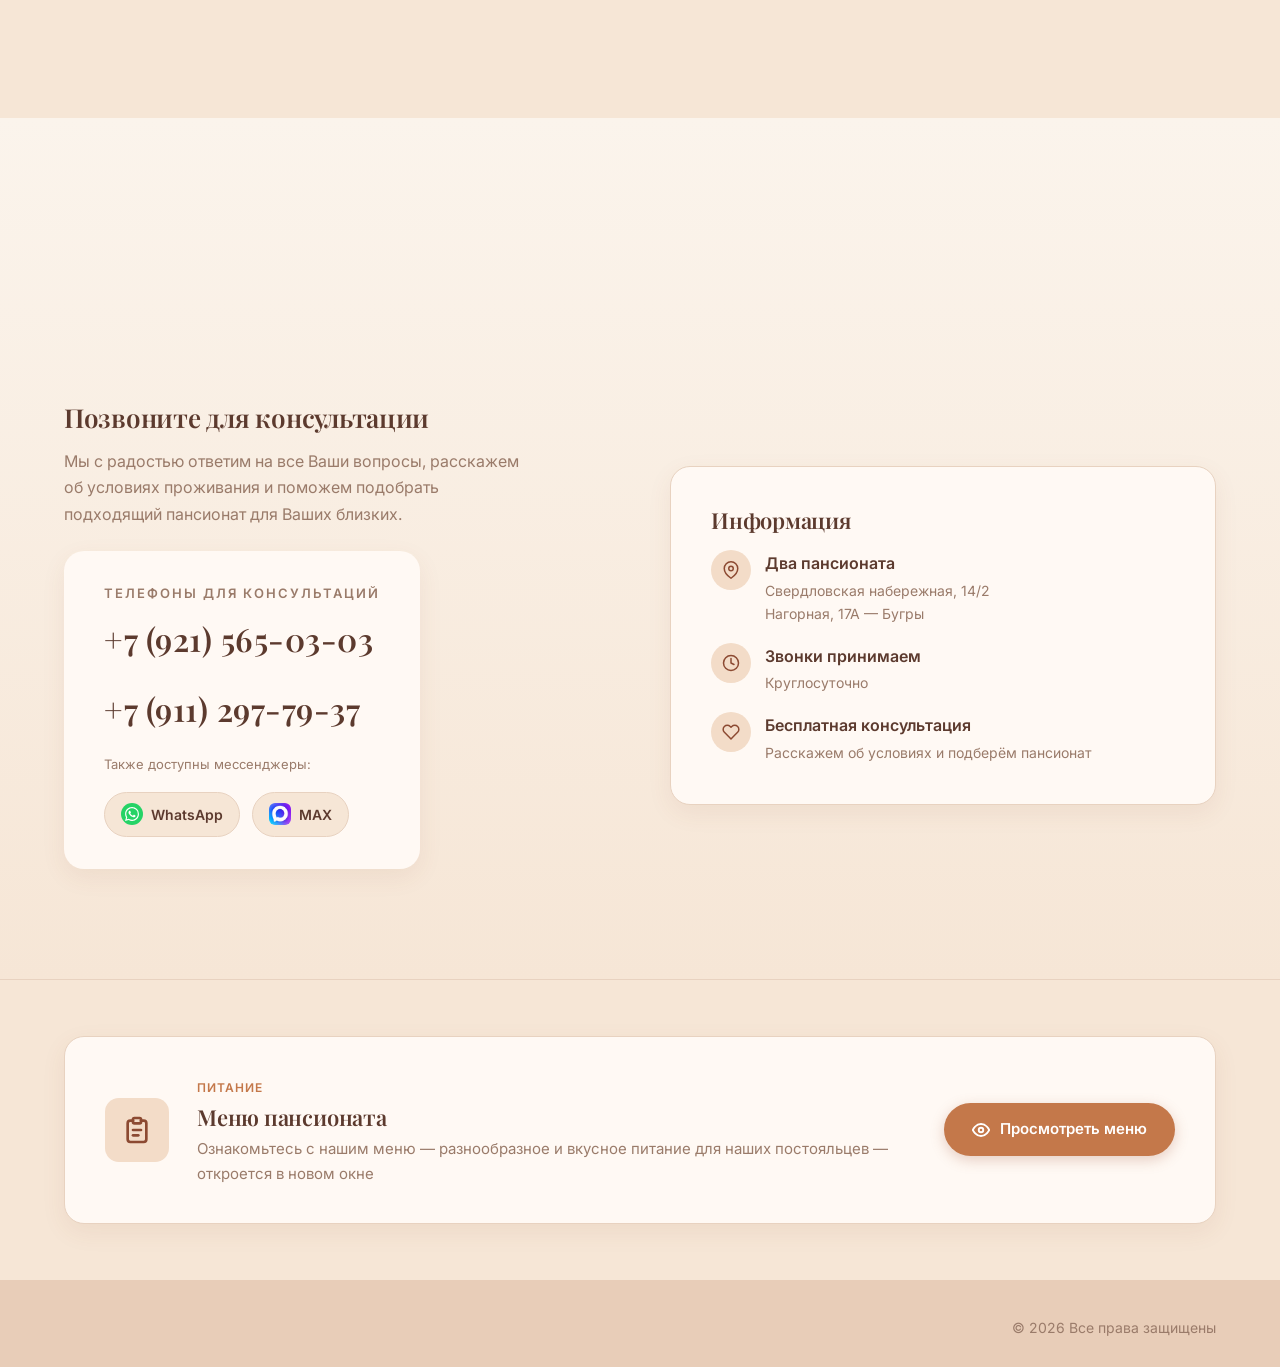
==== commit 2b7f8935: "Remove the Bugry discount banner and correct the Sverdlovskaya description." ====
--- a/index.html
+++ b/index.html
@@ -28,7 +28,7 @@
     <link rel="preconnect" href="https://fonts.gstatic.com" crossorigin>
     <link href="https://fonts.googleapis.com/css2?family=Inter:wght@400;500;600;700&family=Playfair+Display:ital,wght@0,500;0,600;0,700;1,500;1,600&display=swap" rel="stylesheet">
 
-    <link rel="stylesheet" href="assets/css/style.css?v=20">
+    <link rel="stylesheet" href="assets/css/style.css?v=21">
 </head>
 <body>
 
@@ -114,7 +114,7 @@
                         <a href="sverdlovskaya.html" class="location-card-link">
                             <h3 class="location-card-title">Забота и Уют на Свердловской</h3>
                             <p class="location-card-desc">
-                                Уютный пансионат в зелёной зоне с тёплой домашней атмосферой, заботливым персоналом и насыщенной программой досуга.
+                                Домашняя атмосфера в городе: заботливый персонал, уютные комнаты и насыщенная программа досуга.
                             </p>
                             <span class="location-card-cta">
                                 Подробнее
@@ -127,14 +127,10 @@
                     </div>
                 </div>
 
-                <div class="location-card location-card--anniversary reveal">
+                <div class="location-card reveal">
                     <a href="bugri.html" class="location-card-image">
                         <img src="assets/img/bugri/bugri-main.jpg" alt="Пансионат в Буграх">
                     </a>
-                    <div class="anniversary-note">
-                        <p class="anniversary-year">Исполнился 1 год!</p>
-                        <p class="anniversary-offer"><strong>Акция −30%</strong> при заключении договора и внесении оплаты до 5 ноября</p>
-                    </div>
                     <div class="location-card-body">
                         <a class="location-card-address" href="https://yandex.ru/maps?ol=geo&text=%D0%9D%D0%B0%D0%B3%D0%BE%D1%80%D0%BD%D0%B0%D1%8F%20%D1%83%D0%BB%D0%B8%D1%86%D0%B0,%2017%D0%90&sll=30.397220,60.103194&sspn=0.004099,0.008211&si=jnpdjh1b2urgavdk56daxmffhm" target="_blank" rel="noopener">
                             <svg viewBox="0 0 24 24" fill="none" stroke="currentColor" stroke-width="2" stroke-linecap="round" stroke-linejoin="round">
--- a/assets/css/style.css
+++ b/assets/css/style.css
@@ -479,55 +479,6 @@
 .location-card-cta svg {
     width: 18px;
     height: 18px;
-}
-
-.location-card--anniversary {
-    border: 2px solid var(--accent-dark);
-    box-shadow:
-        0 0 0 4px var(--accent-soft),
-        0 0 0 6px var(--accent),
-        var(--shadow-md);
-}
-
-.location-card--anniversary:hover {
-    box-shadow:
-        0 0 0 4px var(--accent-soft),
-        0 0 0 6px var(--accent),
-        var(--shadow-lg);
-}
-
-.anniversary-note {
-    padding: 16px 24px 14px;
-    background:
-        linear-gradient(180deg, #FBF6EF 0%, var(--accent-soft) 100%);
-    border-bottom: 1px solid var(--border);
-}
-
-.anniversary-year {
-    display: inline-block;
-    margin-bottom: 8px;
-    padding: 5px 12px;
-    border-radius: var(--radius-full);
-    background: var(--accent-dark);
-    color: var(--bg-card);
-    font-size: 13px;
-    font-weight: 700;
-    letter-spacing: 0.03em;
-}
-
-.anniversary-offer {
-    color: var(--text-dark);
-    font-size: 15px;
-    line-height: 1.45;
-}
-
-.anniversary-offer strong {
-    color: var(--accent-dark);
-    font-weight: 700;
-}
-
-.location-card--anniversary .location-card-body {
-    padding-top: 22px;
 }
 
 /* ============================================
